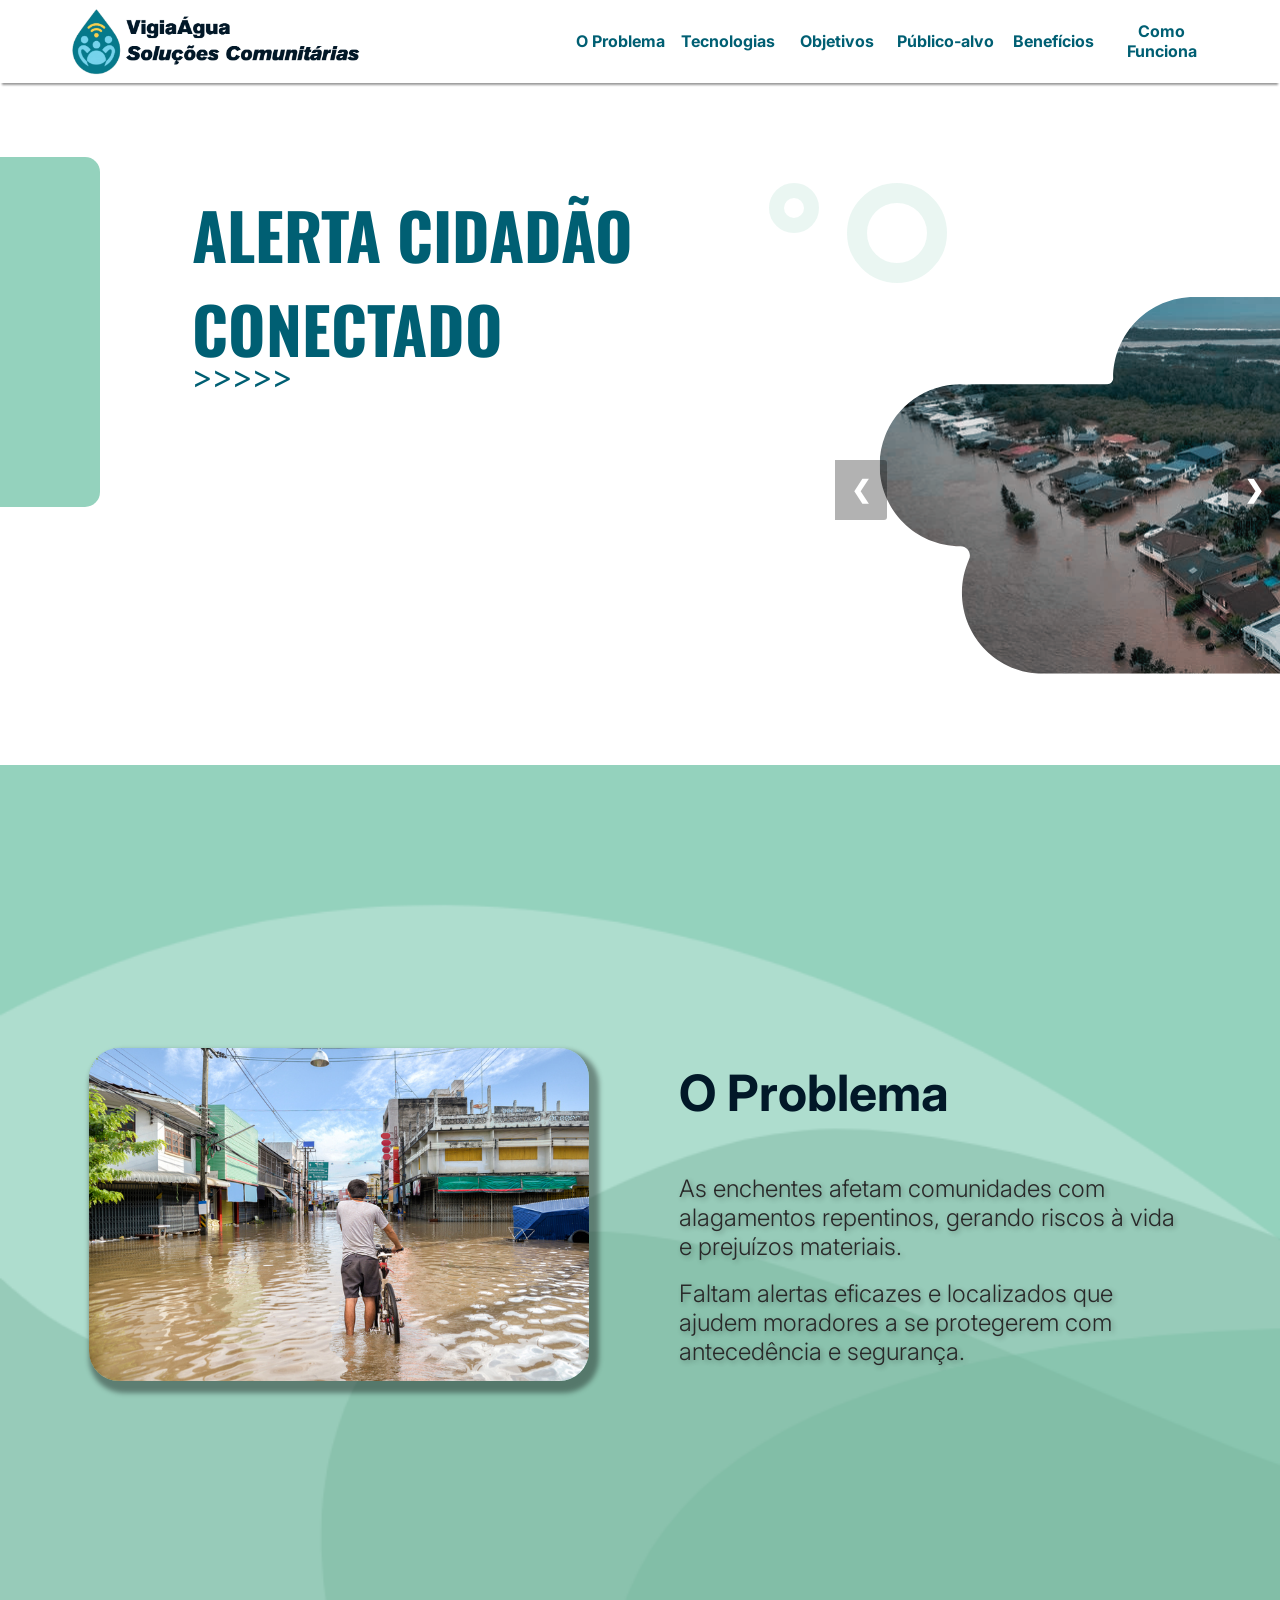
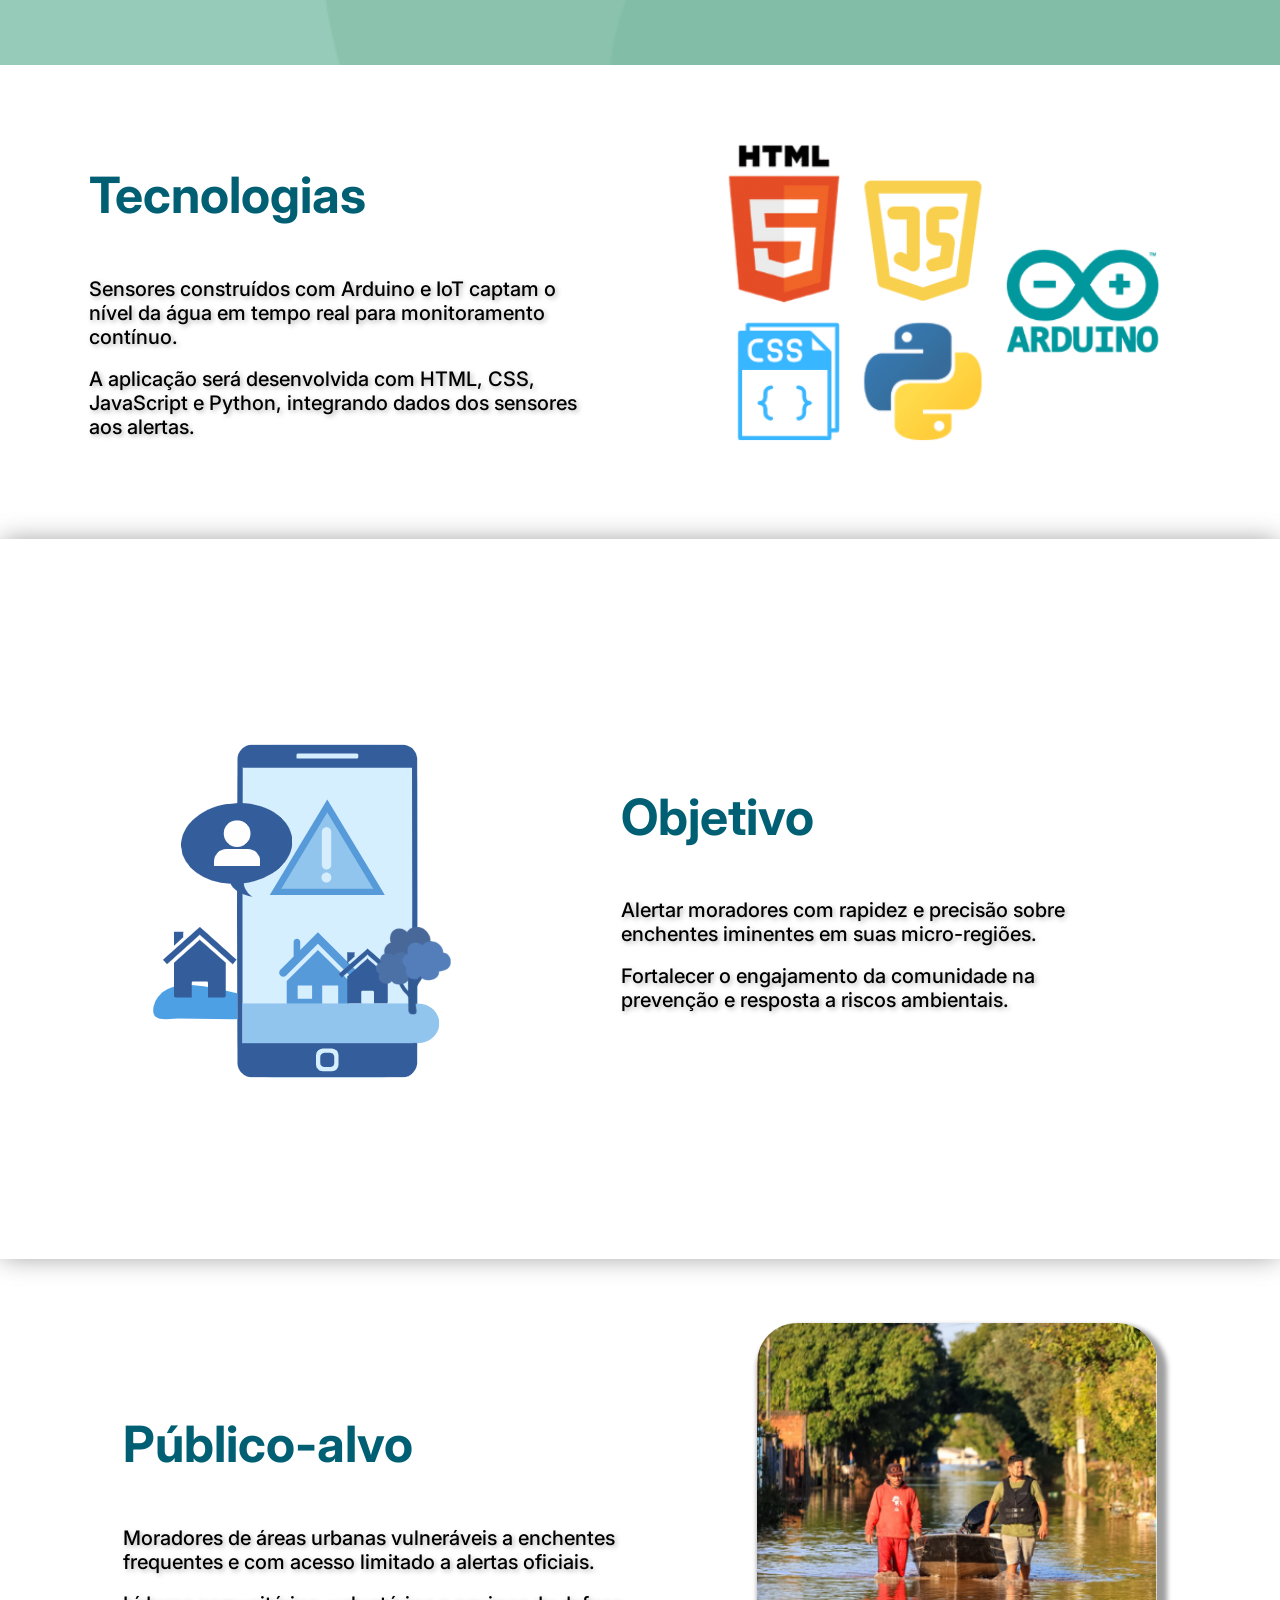
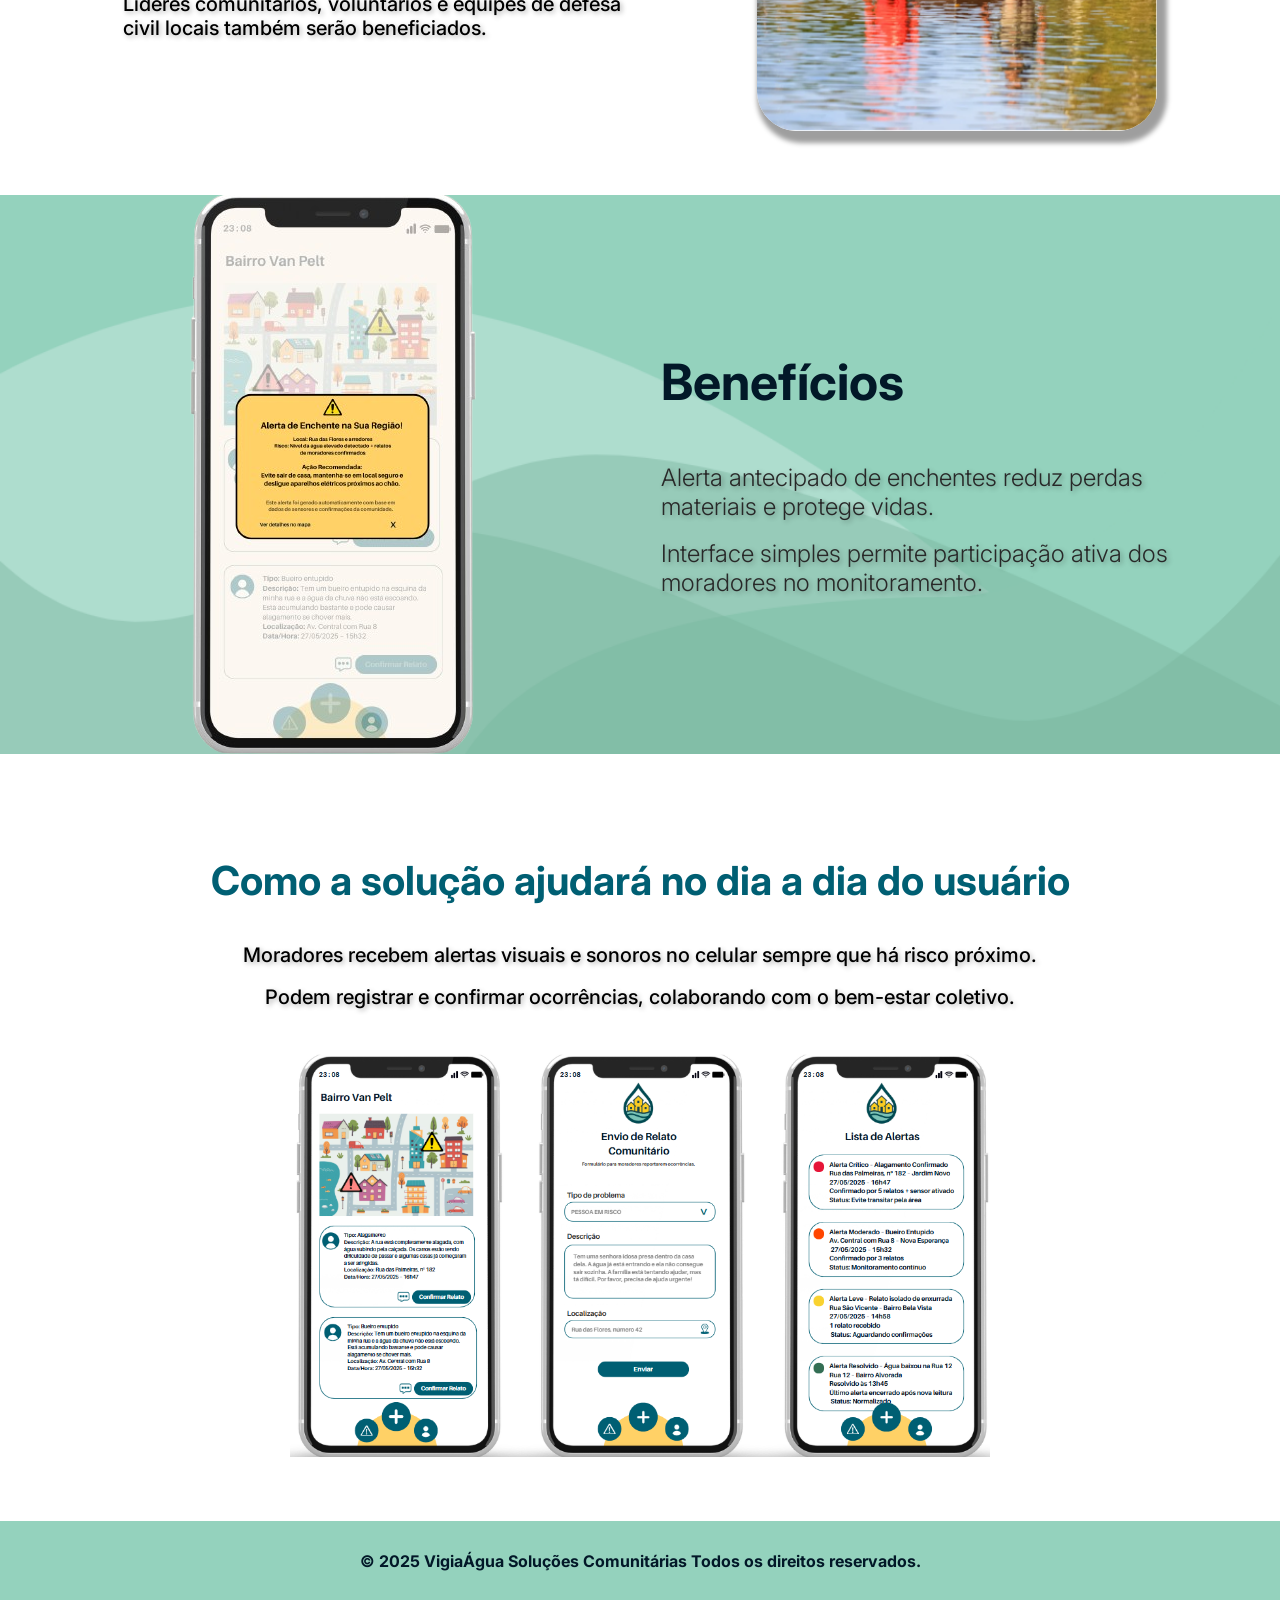
==== index.html @ 2ed8ebe5 "feat(slideshow)" ====
<!DOCTYPE html>
<html lang="pt-br">
<head>
    <meta charset="UTF-8">
    <meta name="viewport" content="width=device-width, initial-scale=1.0">
    <title>Alerta cidadão conectado</title>

    <link rel="stylesheet" href="src/css/style.css">
</head>
<body>
    <header class="cabecalho">
        <img  src="src/assets/images/logo.png" alt="Logo VigiaÁgua" class="cabecalho__logo">
        <nav class="cabecalho__nav">
            <ul class="cabecalho__lista-nav">
                <a href="#problema" class="cabecalho__link-nav">
                    <li class="cabecalho__item-nav">O Problema</li>
                </a>
                <a href="#tecnologias" class="cabecalho__link-nav">
                    <li class="cabecalho__item-nav">Tecnologias</li>
                </a>
                <a href="#objetivos" class="cabecalho__link-nav">
                    <li class="cabecalho__item-nav">Objetivos</li>
                </a>
                <a href="#publicoalvo" class="cabecalho__link-nav">
                    <li class="cabecalho__item-nav">Público-alvo</li>
                </a>
                <a href="#beneficios" class="cabecalho__link-nav">
                    <li class="cabecalho__item-nav">Benefícios</li>
                </a>
                <a href="#comofunciona" class="cabecalho__link-nav">
                    <li class="cabecalho__item-nav">Como Funciona</li>
                </a>
            </ul>
        </nav>
    </header>

    <main class="principal">
        <div class="principal__apresentacao">
        <div class="principal__caixa"></div>
        <h2 class="principal__titulo">Alerta cidadão <br> conectado</h2>
        <span class="principal__span">>>>>></span>
        <div class="principal__circulo"></div>
        <div class="principal__circulo2"></div>

        <div class="slideshow-container">
            <div class="meuSlide fade">
                <img src="src/assets/images/img_enchente.png" alt="Imagem de enchente 1">
            </div>
            <div class="meuSlide fade">
                <img src="src/assets/images/enchente_publicoalvo.png" alt="Imagem de enchente 2">
            </div>
            <div class="meuSlide fade">
                <img src="src/assets/images/enchente_problema.jpg" alt="Imagem de enchente 3">
            </div>

            <a class="anterior" onclick="mudarSlide(-1)">&#10094;</a>
            <a class="proximo" onclick="mudarSlide(1)">&#10095;</a>
        </div>
        </div>

        <section class="principal__problema" id="problema">
            <div class="principal__problema-conteudo">
                <h2 class="principal__problema-titulo">O Problema</h2>
                <p class="principal__problema-texto">
                    As enchentes afetam comunidades com alagamentos repentinos, gerando riscos à vida e prejuízos materiais.
                </p><br>
                <p class="principal__problema-texto">
                    Faltam alertas eficazes e localizados que ajudem moradores a se protegerem com antecedência e segurança.
                </p>
            </div>
            <img src="src/assets/images/enchente_problema.jpg" alt="Menino de costas andando com uma bicicleta no meio de uma enchente" class="principal__problema-img" >
        </section>

        <section class="principal__tecnologias" id="tecnologias">
            <div class="principal__tecnologias-conteudo">
                <h2 class="principal__tecnologias-titulo">Tecnologias</h2>
                <p class="principal__tecnologias-texto">
                    Sensores construídos com Arduino e IoT captam o nível da água em tempo real para monitoramento contínuo.
                </p><br>
                <p class="principal__tecnologias-texto">
                   A aplicação será desenvolvida com HTML, CSS, JavaScript e Python, integrando dados dos sensores aos alertas.
                </p>
            </div>
            <img src="src/assets/images/tecnologias.png" alt="Tecnologias utilizadas: HTML, CSS,JavaScript, Pyhton e Arduíno" class="principal__tecnologias-img" >
        </section>

        <section class="principal__objetivo" id="objetivos">
            <div class="principal__objetivo-conteudo">
                <h2 class="principal__objetivo-titulo">Objetivo</h2>
                <p class="principal__objetivo-texto">
                    Alertar moradores com rapidez e precisão sobre enchentes iminentes em suas micro-regiões.
                </p><br>
                <p class="principal__objetivo-texto">
                   Fortalecer o engajamento da comunidade na prevenção e resposta a riscos ambientais.
                </p>
            </div>
            <img src="src/assets/images/objetivo.png" alt="Desenho de um celular com um símbolo de alerta na tela, três casas ao fundo e uma árvore ao lado." class="principal__objetivo-img" >
        </section>

        <section class="principal__publicoalvo" id="publicoalvo">
            <div class="principal__publicoalvo-conteudo">
                <h2 class="principal__publicoalvo-titulo">Público-alvo</h2>
                <p class="principal__publicoalvo-texto">
                    Moradores de áreas urbanas vulneráveis a enchentes frequentes e com acesso limitado a alertas oficiais.
                </p><br>
                <p class="principal__publicoalvo-texto">
                   Líderes comunitários, voluntários e equipes de defesa civil locais também serão beneficiados.
                </p>
            </div>
            <img src="src/assets/images/enchente_publicoalvo.png" alt="Imagem de dois homens com um barco em uma enchente." class="principal__publicoalvo-img" >
        </section>

        <section class="principal__beneficios" id="beneficios">
            <div class="principal__beneficios-conteudo">
                <h2 class="principal__beneficios-titulo">Benefícios</h2>
                <p class="principal__beneficios-texto">
                    Alerta antecipado de enchentes reduz perdas materiais e protege vidas.
                </p><br>
                <p class="principal__beneficios-texto">
                   Interface simples permite participação ativa dos moradores no monitoramento.
                </p>
            </div>
            <img src="src/assets/images/beneficios.png" alt="Imagem do protótipo da solução: celular exibindo uma mensagem de alerta." class="principal__beneficios-img" >
        </section>

        <section class="principal__solucao" id="comofunciona">
           
            <h2 class="principal__solucao-titulo">Como a solução ajudará no dia a dia do usuário </h2>
            <p class="principal__solucao-texto">
                Moradores recebem alertas visuais e sonoros no celular sempre que há risco próximo.
            </p><br>
            <p class="principal__solucao-texto">
                Podem registrar e confirmar ocorrências, colaborando com o bem-estar coletivo.
            </p>
           
            <img src="src/assets/images/solucao.png" alt="Protótipo de aplicativo com três telas: uma mostra relatos de problemas urbanos, outra permite enviar um novo relato, e a terceira exibe alertas classificados por gravidade com cores e detalhes." class="principal__solucao-img" >
        </section>
    </main>

    <footer class="rodape">
        <p>
            © 2025 VigiaÁgua Soluções Comunitárias Todos os direitos reservados.
        </p>
    </footer>
</body>

<script src="src/js/slide.js"></script>

</html>
---- src/css/style.css ----
@import url('efeitos.css');
@import url('https://fonts.googleapis.com/css2?family=Inter:ital,opsz,wght@0,14..32,100..900;1,14..32,100..900&display=swap');
@import url('https://fonts.googleapis.com/css2?family=Oswald:wght@200..700&display=swap');


*{
    margin: 0;
    padding: 0;
    box-sizing: border-box;
}

:root{
    --fonte-principal:"Inter", sans-serif;
    --fonte-secundaria: "Oswald", sans-serif;

    --cor-primaria: #005f73;
    --cor-secundaria: #94d2bd;
    --cor-terciaria:#021828;
    --cor-quartenaria:#282828;

    --sombra:#00000061;
}


body{
    height: 100vh;
    padding-top: 80px;
}

/* Cabeçalho */

.cabecalho{
   width: 100%;
   display: flex;
   align-items: center;
   justify-content: space-between;
   padding: 0 5%;
   margin:  0  0 2% 0;
   box-shadow: 0 4px 2px -2px rgba(0, 0, 0, 0.4);

   position: fixed; 
   top: 0; 
   left: 0;
   z-index: 1000; 
   background-color: white; 
}

.cabecalho__logo{
    width: 300px;
}

.cabecalho__lista-nav{
    display: flex;
    align-items: center; 
    width: 650px;   
}

.cabecalho__link-nav{
    text-decoration: none;
    width: 100%;
    text-align: center;
}

.cabecalho__item-nav{
    list-style: none;
    color: var(--cor-primaria);
    font-weight: bold;
    font-family: var(--fonte-principal);
    margin: 0 1%;
}

/* Main - Apresentação */

.principal{
    width: 100%;
}

.principal__apresentacao{
    margin: 6% 0;
    width: 100%;
    position: relative;
    height: 59vh;
}

.principal__caixa{
    width: 100px;
    height: 350px;
    background-color: var(--cor-secundaria);
    position: absolute;
    border-radius: 0 15px 15px 0;
}

.principal__circulo{
    position: absolute;
    width: 100px;
    height: 100px;
    border: 20px var(--cor-secundaria) solid;
    border-radius: 50%;
    top: 5%;
    right: 26%;
    z-index: 1;
    opacity: 20%;
}

.principal__circulo2{
    position: absolute;
    width: 50px;
    height: 50px;
    border: 15px var(--cor-secundaria) solid;
    border-radius: 50%;
    top: 5%;
    right: 36%;
    z-index: 1;
    opacity: 20%;
}

.principal__titulo{
    position: absolute;
    color: var(--cor-primaria);
    text-transform: uppercase;
    font-family: var(--fonte-secundaria);
    font-size: 4rem;
    left: 15%;
    top: 30px;
}

.principal__span{
    position: absolute;
    color: var(--cor-primaria);
    text-transform: uppercase;
    font-family: var(--fonte-principal);
    font-size: 2rem;
    left: 15%;
    top: 200px;
}

.principal__img{
    position: absolute;
    right: 0;
    bottom: 0;
    max-height: 100%;
} 

/* Main - Problema */

.principal__problema{
    width: 100%; 
    height: 100vh;
    background-image: url(../assets/images/problema_bg.png);
    background-repeat: no-repeat;
    background-size: cover;
    display: flex;
    justify-content: space-evenly;
    align-items: center;
    flex-direction: row-reverse;
    margin:  0 0 5%;
}

.principal__problema-conteudo{
    width: 40%;
}

.principal__problema-titulo,
.principal__beneficios-titulo{
    color: var(--cor-terciaria);
    font-family: var(--fonte-principal);
    font-size: 50px;
    margin:  0 0 10%;
}

.principal__problema-texto,
.principal__beneficios-texto{
    font-family: var(--fonte-principal);
    font-weight: 300;
    font-size: 24px;
    color: var(--cor-quartenaria);
    text-shadow: 2px 2px 5px rgba(0, 0, 0, 0.3);
}

.principal__problema-img{
    width: 500px;
    border-radius: 30px;
    box-shadow: 5px 7px 5px 5px var(--sombra);
}

/* Main - Objetivo */

.principal__objetivo{
    width: 100%; 
    height: 80vh;
    display: flex;
    justify-content: space-evenly;
    align-items: center;
    flex-direction: row-reverse;
    margin:  0 0 5%;
    box-shadow: 0px 0px 25px -2px rgba(0, 0, 0, 0.4);
}


.principal__tecnologias-conteudo,
.principal__objetivo-conteudo,
.principal__publicoalvo-conteudo,
.principal__beneficios-conteudo{
    width: 40%;
}


.principal__tecnologias-titulo,
.principal__objetivo-titulo,
.principal__publicoalvo-titulo{
    color: var(--cor-primaria);
    font-family: var(--fonte-principal);
    font-size: 50px;
    margin:  0 0 10%;
}


.principal__tecnologias-texto,
.principal__objetivo-texto,
.principal__publicoalvo-texto,
.principal__solucao-texto{
    font-family: var(--fonte-principal);
    text-shadow: 2px 2px 5px rgba(0, 0, 0, 0.3);
    font-weight: 500;
    font-size: 20px;
}


.principal__tecnologias-img{
    width: 500px;
    border-radius: 30px;
}

/* Main - Tecnologias */
.principal__tecnologias,
.principal__publicoalvo{
    width: 100%;
    display: flex;
    justify-content: space-evenly;
    align-items: center;
    margin:  0 0 5%;
}

/* Main - Público-Alvo */
.principal__publicoalvo-img{
    width: 400px;
    box-shadow: 5px 7px 5px 5px var(--sombra);
    border-radius: 40px;
}

/* Main - Benefícios */
.principal__beneficios{
    width: 100%; 
    background-image: url(../assets/images/problema_bg.png);
    background-repeat: no-repeat;
    background-size: cover;
    display: flex;
    justify-content: space-evenly;
    align-items: center;
    flex-direction: row-reverse;
    margin:  0 0 5%;
}


/* Main - Solução */
.principal__solucao{
    width: 100%;
    display: flex;
    justify-content: space-evenly;
    align-items: center;
    flex-direction: column;
    margin:  0 0 5%;
}

.principal__solucao-titulo{
    color: var(--cor-primaria);
    font-family: var(--fonte-principal);
    font-size: 40px;
    margin: 3% 0;
}

.principal__solucao-img{
    width: 700px;
    margin-top: 3%;
}

/* Rodapé */

.rodape{
    width: 100%;
    text-align: center;
    display: flex;
    align-items: center;
    justify-content: center;    
    height: 9vh;
    background-color: var(--cor-secundaria);
    font-family: var(--fonte-principal);
    color: var(--cor-terciaria);
    font-weight: bold;
}

/* Slideshow */

.slideshow-container {
    position: absolute;
    right: 0;
    bottom: 0;
    max-width: 600px;
    max-height: 100%;
    overflow: hidden;
    border-radius: 15px;
}

.meuSlide {
    display: none;
    text-align: center;
}

.meuSlide img {
    width: 100%;
    max-height: calc(59vh - 20px); 
    object-fit: cover; 
    vertical-align: middle;
}

.anterior, .proximo {
    cursor: pointer;
    position: absolute;
    top: 50%;
    width: auto;
    padding: 16px;
    margin-top: -22px;
    color: white;
    font-weight: bold;
    font-size: 24px;
    transition: 0.6s ease;
    border-radius: 0 3px 3px 0;
    user-select: none;
    background-color: rgba(0,0,0,0.3);
}

.proximo {
    right: 0;
    border-radius: 3px 0 0 3px;
}

.anterior:hover, .proximo:hover {
    background-color: rgba(0,0,0,0.8);
}

.fade {
    animation-name: fade;
    animation-duration: 1.5s;
}

@keyframes fade {
    from {opacity: .4}
    to {opacity: 1}
}
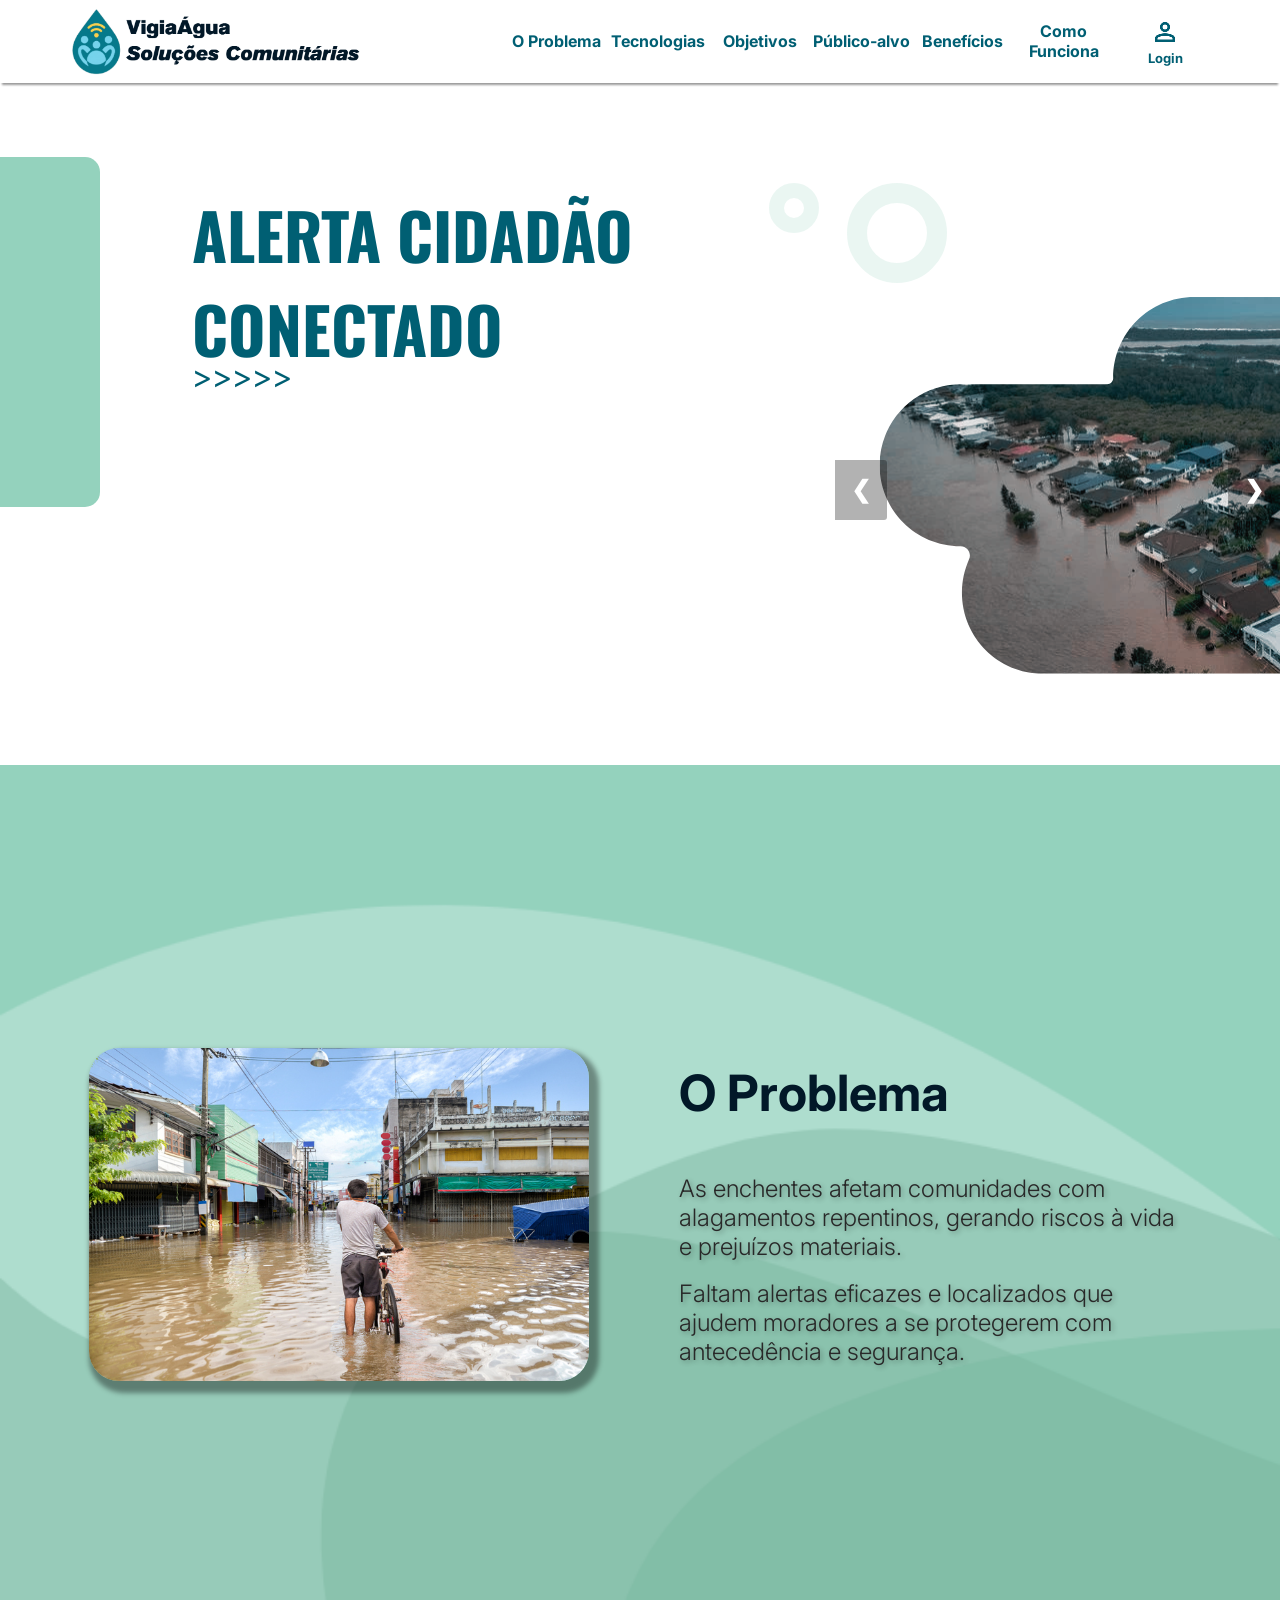
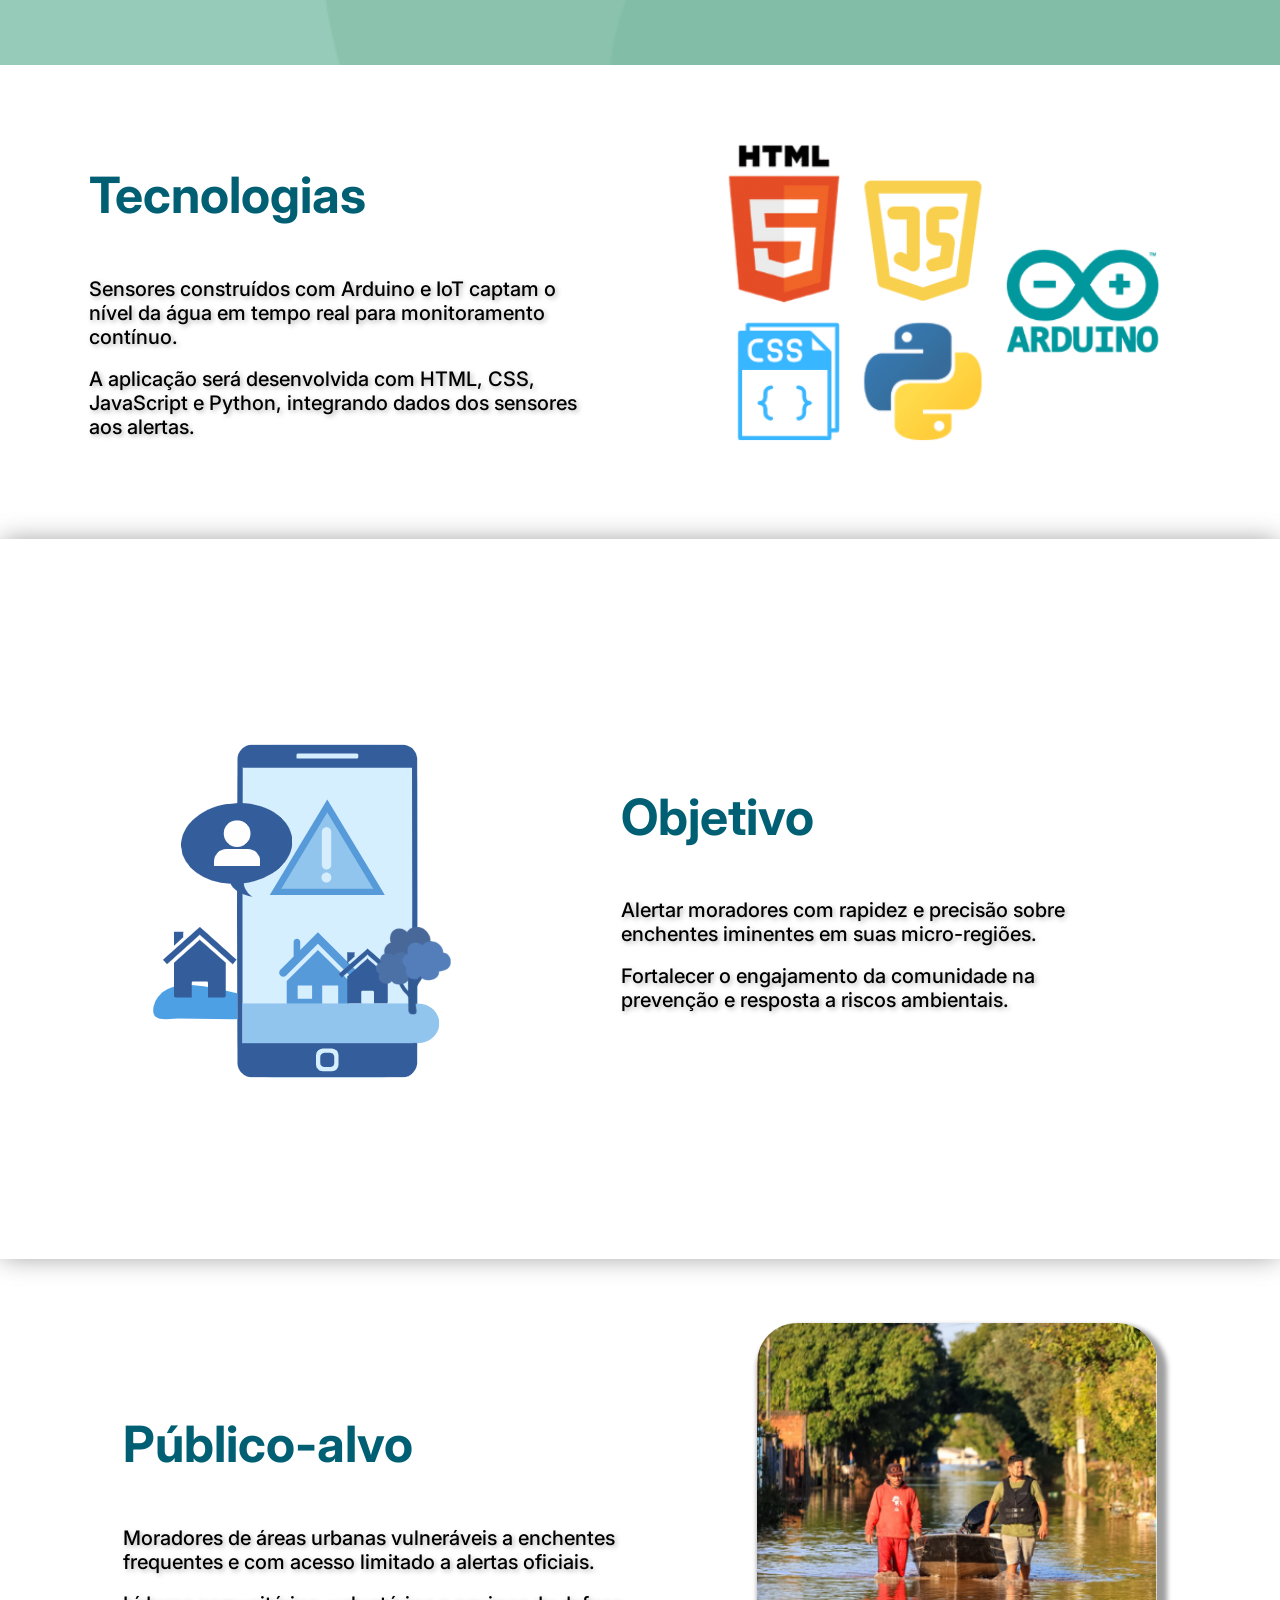
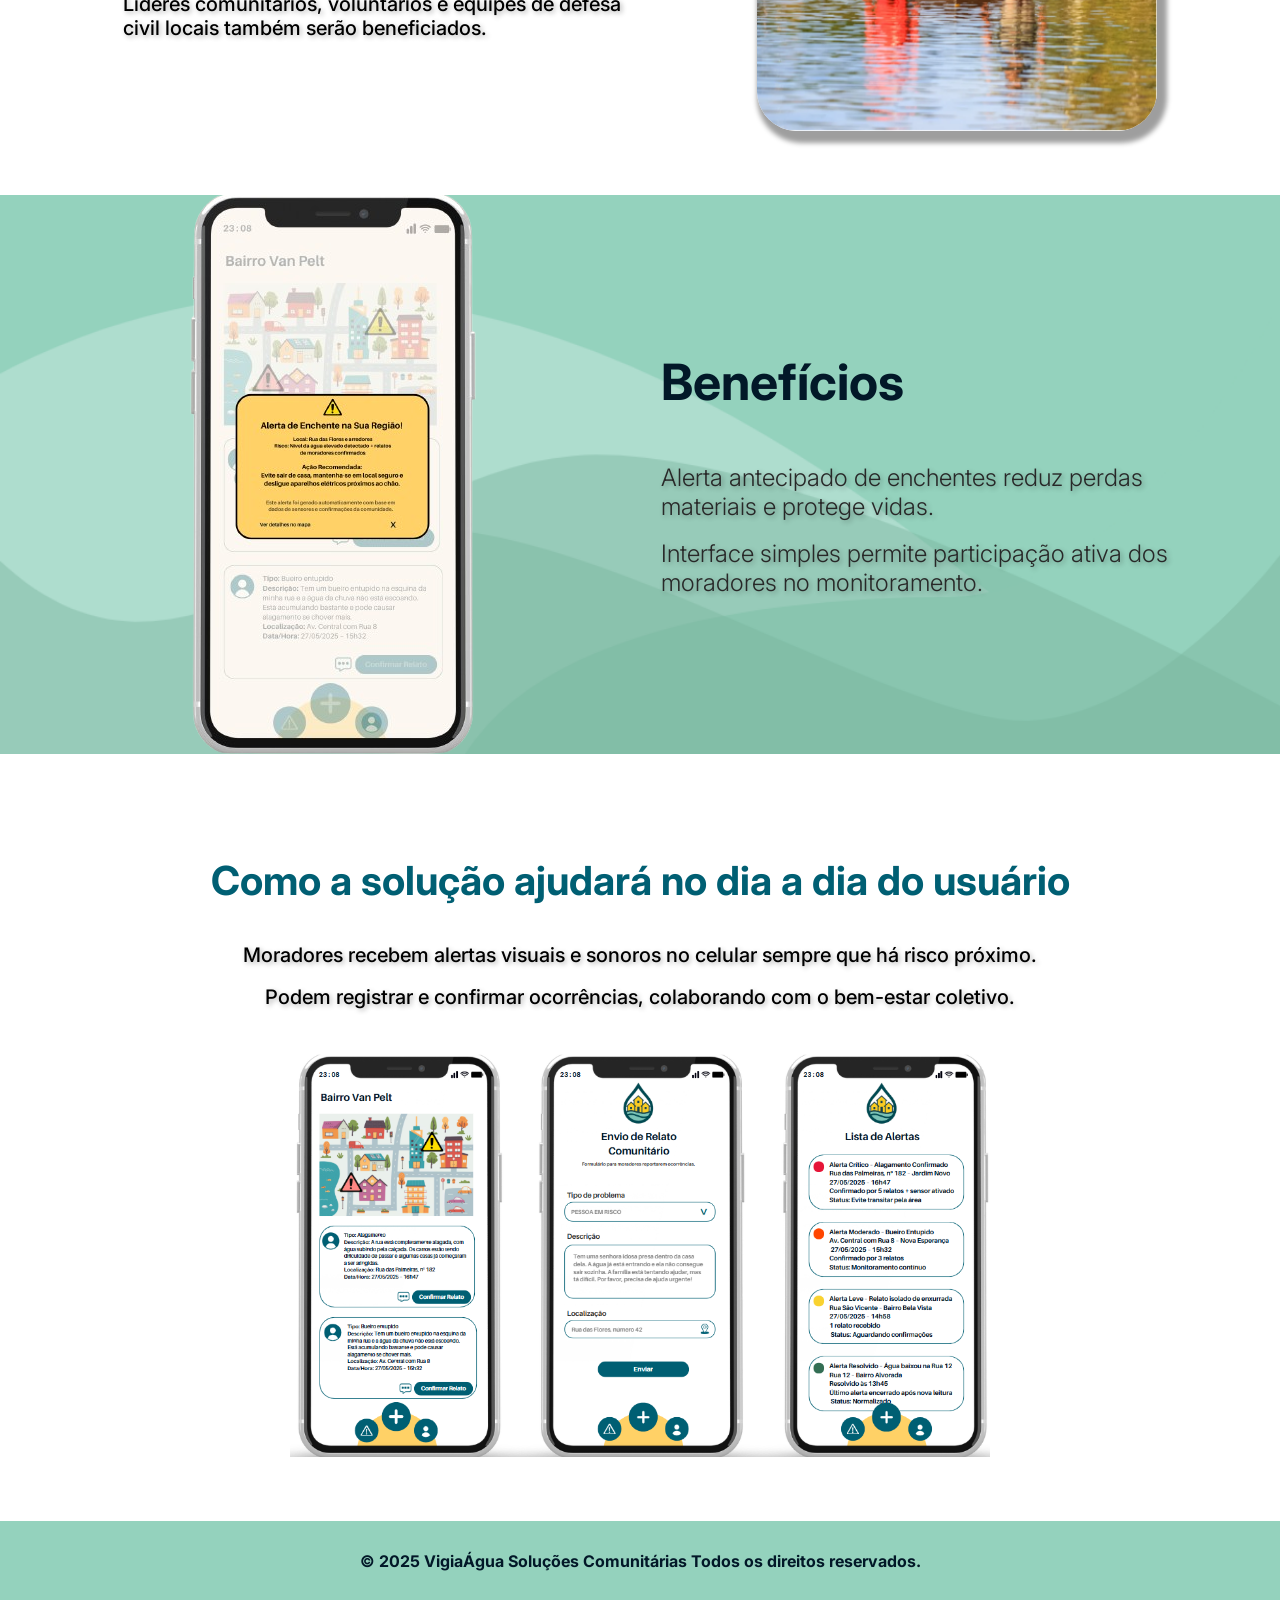
==== commit 3edff418: "feat(pagina login)" ====
--- a/index.html
+++ b/index.html
@@ -29,6 +29,9 @@
                 </a>
                 <a href="#comofunciona" class="cabecalho__link-nav">
                     <li class="cabecalho__item-nav">Como Funciona</li>
+                </a>
+                <a href="src/pages/login.html" class="cabecalho__link-nav">
+                    <li class="cabecalho__item-nav login_icon"><img  src="src/assets/images/login.png" alt="login"> <br> Login</li>
                 </a>
             </ul>
         </nav>
--- a/src/css/style.css
+++ b/src/css/style.css
@@ -17,7 +17,6 @@
     --cor-secundaria: #94d2bd;
     --cor-terciaria:#021828;
     --cor-quartenaria:#282828;
-
     --sombra:#00000061;
 }
 
@@ -52,7 +51,10 @@
 .cabecalho__lista-nav{
     display: flex;
     align-items: center; 
-    width: 650px;   
+    justify-content: right;
+    width: 710px;  
+    padding-right: 0px; 
+    margin-right: 0px;
 }
 
 .cabecalho__link-nav{
@@ -69,6 +71,9 @@
     margin: 0 1%;
 }
 
+.login_icon{
+    font-size: small;
+}
 /* Main - Apresentação */
 
 .principal{
@@ -356,4 +361,231 @@
 @keyframes fade {
     from {opacity: .4}
     to {opacity: 1}
+}
+
+
+/* login */
+
+.principal-login {
+    display: flex;
+    justify-content: center;
+    align-items: center;
+    min-height: calc(100vh - 80px - 9vh);
+    padding: 20px;
+    background-color: #f4f7f6;
+}
+
+.login-container {
+    background-color: #ffffff;
+    padding: 30px 40px;
+    border-radius: 8px;
+    box-shadow: 0 4px 15px rgba(0, 0, 0, 0.1);
+    width: 100%;
+    max-width: 450px;
+    text-align: center;
+}
+
+.login-titulo {
+    color: var(--cor-primaria);
+    font-family: var(--fonte-secundaria);
+    font-size: 2.5rem;
+    margin-bottom: 25px;
+}
+
+.login-form .form-grupo {
+    margin-bottom: 20px;
+    text-align: left;
+}
+
+.login-form .form-label {
+    display: block;
+    font-family: var(--fonte-principal);
+    color: var(--cor-quartenaria);
+    margin-bottom: 8px;
+    font-weight: 500;
+}
+
+.login-form .form-input {
+    width: 100%;
+    padding: 12px 15px;
+    border: 1px solid #ccc;
+    border-radius: 4px;
+    font-family: var(--fonte-principal);
+    font-size: 1rem;
+    box-sizing: border-box;
+}
+
+.login-form .form-input:focus {
+    border-color: var(--cor-secundaria);
+    outline: none;
+    box-shadow: 0 0 0 2px var(--cor-secundaria-transparente, rgba(148, 210, 189, 0.3));
+}
+
+.login-form .form-botao {
+    width: 100%;
+    padding: 12px 15px;
+    background-color: var(--cor-primaria);
+    color: white;
+    border: none;
+    border-radius: 4px;
+    font-family: var(--fonte-principal);
+    font-size: 1.1rem;
+    font-weight: bold;
+    cursor: pointer;
+    transition: background-color 0.3s ease;
+    margin-top: 10px;
+}
+
+.login-form .form-botao:hover {
+    background-color: var(--cor-terciaria);
+}
+
+.mensagem-erro {
+    color: #e74c3c;
+    font-family: var(--fonte-principal);
+    font-size: 0.9rem;
+    margin-top: 15px;
+    min-height: 1.2em; 
+}
+
+.login-links-adicionais {
+    margin-top: 25px;
+    font-family: var(--fonte-principal);
+    font-size: 0.9rem;
+}
+
+.login-links-adicionais p {
+    margin-bottom: 10px;
+}
+
+.login-links-adicionais a {
+    color: var(--cor-primaria);
+    text-decoration: none;
+}
+
+.login-links-adicionais a:hover {
+    text-decoration: underline;
+}
+
+
+/* registro */
+
+.principal-registro {
+    display: flex;
+    justify-content: center;
+    align-items: center;
+    min-height: calc(100vh - 80px - 9vh);
+    padding: 40px 20px; 
+    background-color: #f4f7f6; 
+}
+
+.registro-container {
+    background-color: #ffffff;
+    padding: 30px 40px;
+    border-radius: 8px;
+    box-shadow: 0 4px 15px rgba(0, 0, 0, 0.1);
+    width: 100%;
+    max-width: 500px;
+    text-align: center;
+}
+
+.registro-titulo {
+    color: var(--cor-primaria);
+    font-family: var(--fonte-secundaria);
+    font-size: 2.5rem;
+    margin-bottom: 25px;
+}
+
+.registro-form .form-grupo {
+    margin-bottom: 20px;
+    text-align: left;
+}
+
+.registro-form .form-label {
+    display: block;
+    font-family: var(--fonte-principal);
+    color: var(--cor-quartenaria);
+    margin-bottom: 8px;
+    font-weight: 500;
+}
+
+.registro-form .form-input {
+    width: 100%;
+    padding: 12px 15px;
+    border: 1px solid #ccc;
+    border-radius: 4px;
+    font-family: var(--fonte-principal);
+    font-size: 1rem;
+    box-sizing: border-box;
+}
+
+.registro-form .form-input:focus {
+    border-color: var(--cor-secundaria);
+    outline: none;
+    box-shadow: 0 0 0 2px var(--cor-secundaria-transparente, rgba(148, 210, 189, 0.3));
+}
+
+.registro-form .form-grupo-checkbox {
+    display: flex;
+    align-items: center;
+    margin-bottom: 20px;
+}
+
+.registro-form .form-grupo-checkbox input[type="checkbox"] {
+    margin-right: 10px;
+    width: auto;
+    accent-color: var(--cor-primaria); 
+}
+
+.registro-form .form-grupo-checkbox .form-label-checkbox {
+    font-family: var(--fonte-principal);
+    font-size: 0.9rem;
+    color: var(--cor-quartenaria);
+    margin-bottom: 0;
+}
+
+.registro-form .form-grupo-checkbox a {
+    color: var(--cor-primaria);
+    text-decoration: none;
+}
+.registro-form .form-grupo-checkbox a:hover {
+    text-decoration: underline;
+}
+
+.registro-form .form-botao {
+    width: 100%;
+    padding: 12px 15px;
+    background-color: var(--cor-primaria);
+    color: white;
+    border: none;
+    border-radius: 4px;
+    font-family: var(--fonte-principal);
+    font-size: 1.1rem;
+    font-weight: bold;
+    cursor: pointer;
+    transition: background-color 0.3s ease;
+    margin-top: 10px;
+}
+
+.registro-form .form-botao:hover {
+    background-color: var(--cor-terciaria);
+}
+
+.registro-links-adicionais {
+    margin-top: 25px;
+    font-family: var(--fonte-principal);
+    font-size: 0.9rem;
+}
+
+.registro-links-adicionais p {
+    margin-bottom: 10px;
+}
+
+.registro-links-adicionais a {
+    color: var(--cor-primaria);
+    text-decoration: none;
+}
+
+.registro-links-adicionais a:hover {
+    text-decoration: underline;
 }
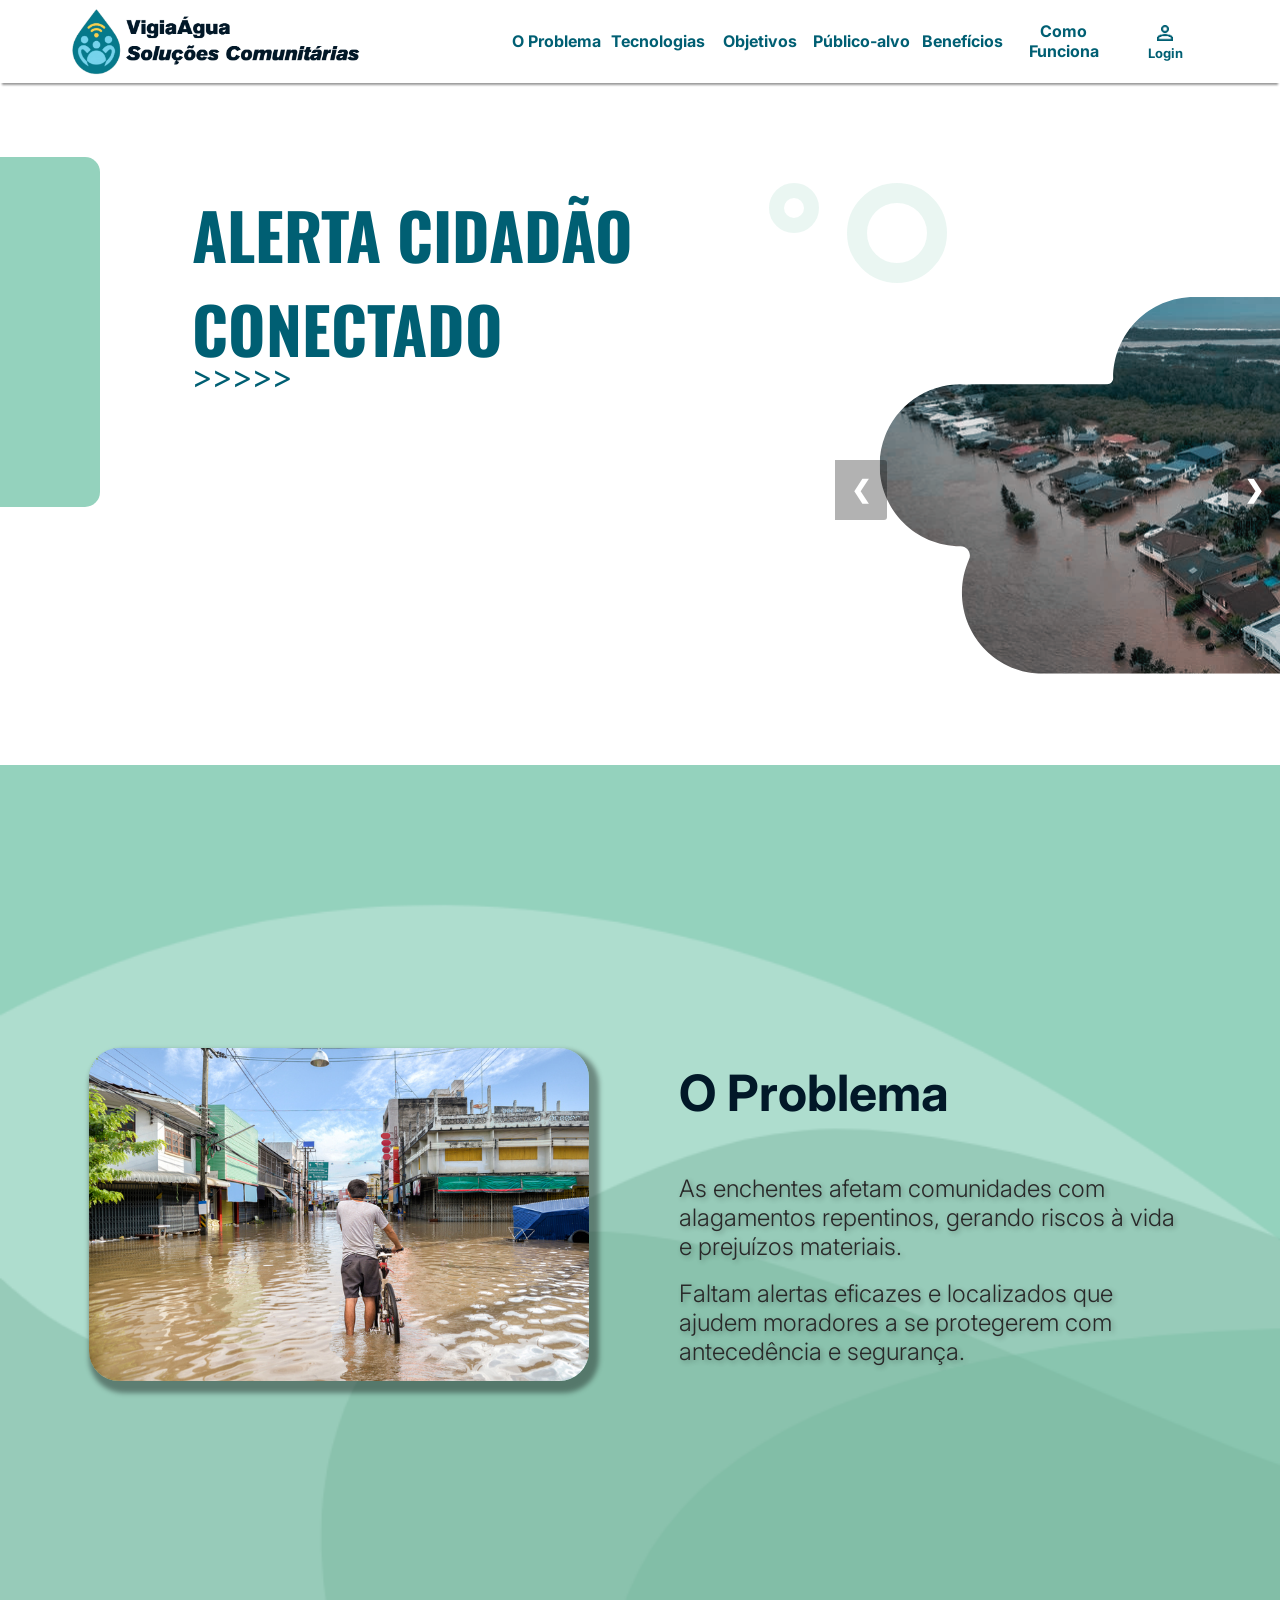
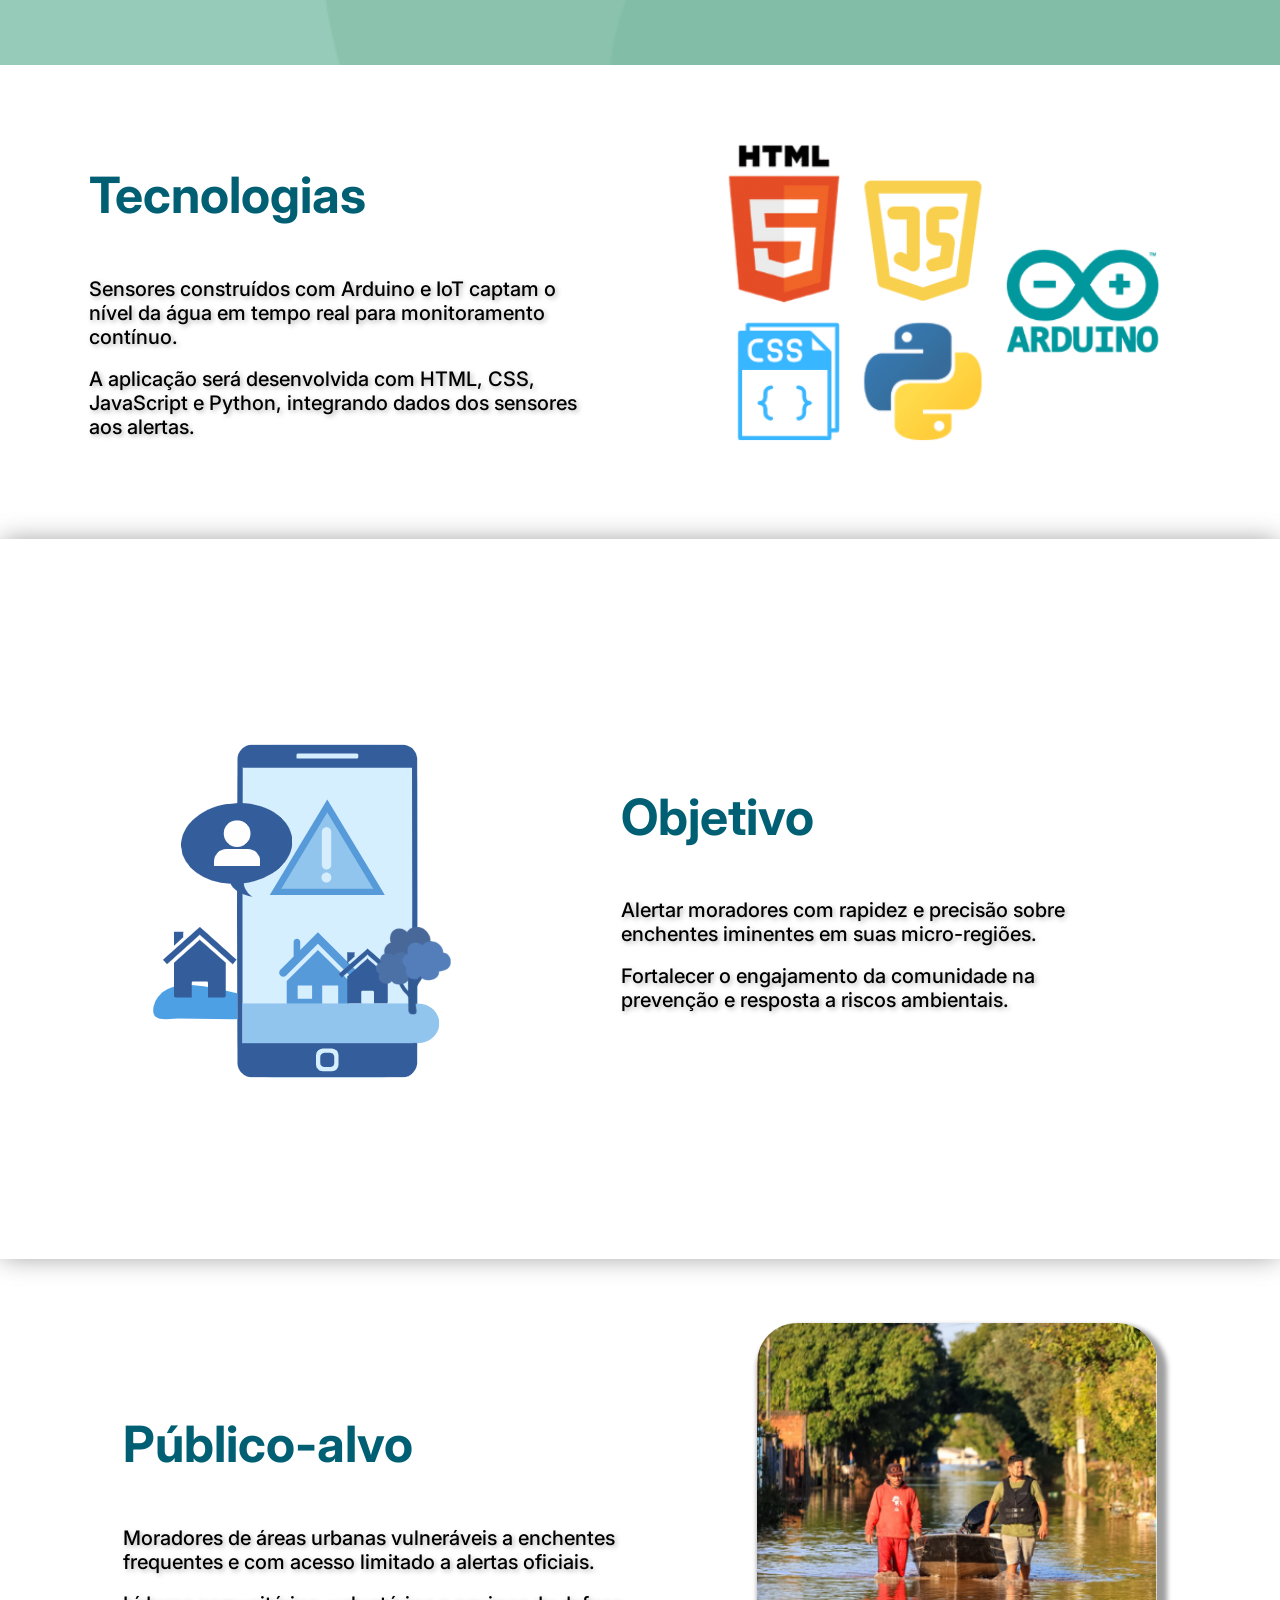
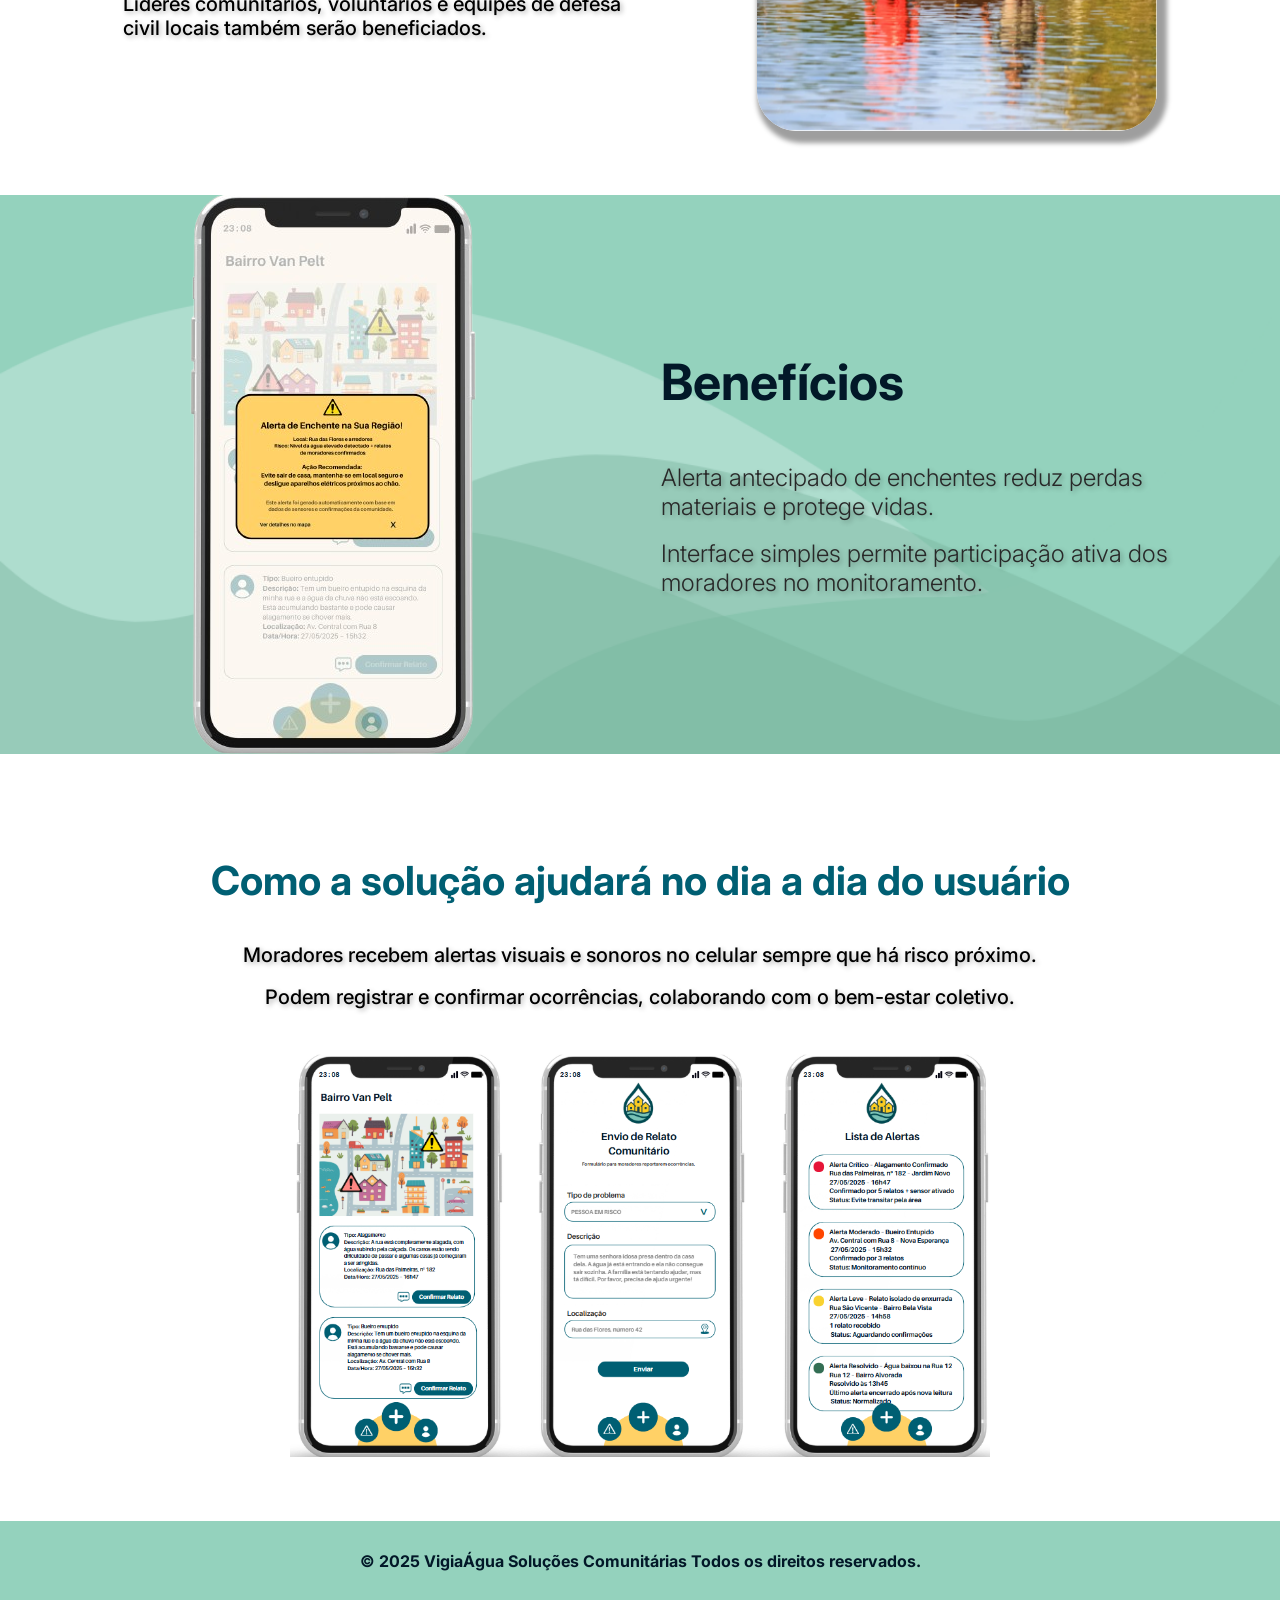
==== commit 05803f58: "feat(verificando se está logado)" ====
--- a/index.html
+++ b/index.html
@@ -30,8 +30,22 @@
                 <a href="#comofunciona" class="cabecalho__link-nav">
                     <li class="cabecalho__item-nav">Como Funciona</li>
                 </a>
-                <a href="src/pages/login.html" class="cabecalho__link-nav">
-                    <li class="cabecalho__item-nav login_icon"><img  src="src/assets/images/login.png" alt="login"> <br> Login</li>
+                <a href="src/pages/login.html"
+                    class="cabecalho__link-nav cabecalho__login-item"
+                    id="auth-link"
+                    data-loggedout-href="src/pages/login.html"
+                    data-loggedin-href="src/pages/conta.html"> <li class="cabecalho__item-nav login_icon">
+                            <img id="auth-link-img"
+                                src="src/assets/images/login.png"
+                                alt="Login"
+                                style="height: 24px; vertical-align: middle;"
+                                data-loggedout-src="src/assets/images/login.png"
+                                data-loggedin-src="src/assets/images/conta.png" data-loggedin-alt="Conta">
+                            <br>
+                            <span id="auth-link-text"
+                                data-loggedout-text="Login"
+                                data-loggedin-text="Conta">Login</span>
+                        </li>
                 </a>
             </ul>
         </nav>
@@ -148,5 +162,6 @@
 </body>
 
 <script src="src/js/slide.js"></script>
+<script src="src/js/estaLogado.js"></script>
 
 </html>
--- a/src/css/style.css
+++ b/src/css/style.css
@@ -588,4 +588,46 @@
 
 .registro-links-adicionais a:hover {
     text-decoration: underline;
+}
+
+
+/* conta */
+
+.principal-conta {    
+    text-align: center;
+    padding-top: 50px;
+    min-height: 89%;
+}
+
+.conta-container {
+    max-width: 600px;       
+    margin-left: auto;       
+    margin-right: auto;    
+    background-color: #ffffff;
+    padding: 20px;           
+    border-radius: 8px;   
+    box-shadow: 0 4px 15px rgba(0, 0, 0, 0.1); 
+}
+
+#boasVindasUsuario {
+    color: var(--cor-primaria);
+    font-family: var(--fonte-secundaria); 
+    font-size: 2.2rem;
+    margin-bottom: 15px; 
+}
+
+.conta-container p { 
+    font-family: var(--fonte-principal);
+    font-size: 1.1rem;
+    margin-bottom: 25px;
+    color: var(--cor-quartenaria);
+}
+
+#logoutButton {
+    margin-top: 20px;
+    background-color: var(--cor-secundaria);
+}
+
+#logoutButton:hover {
+    background-color: #7dbca8;
 }
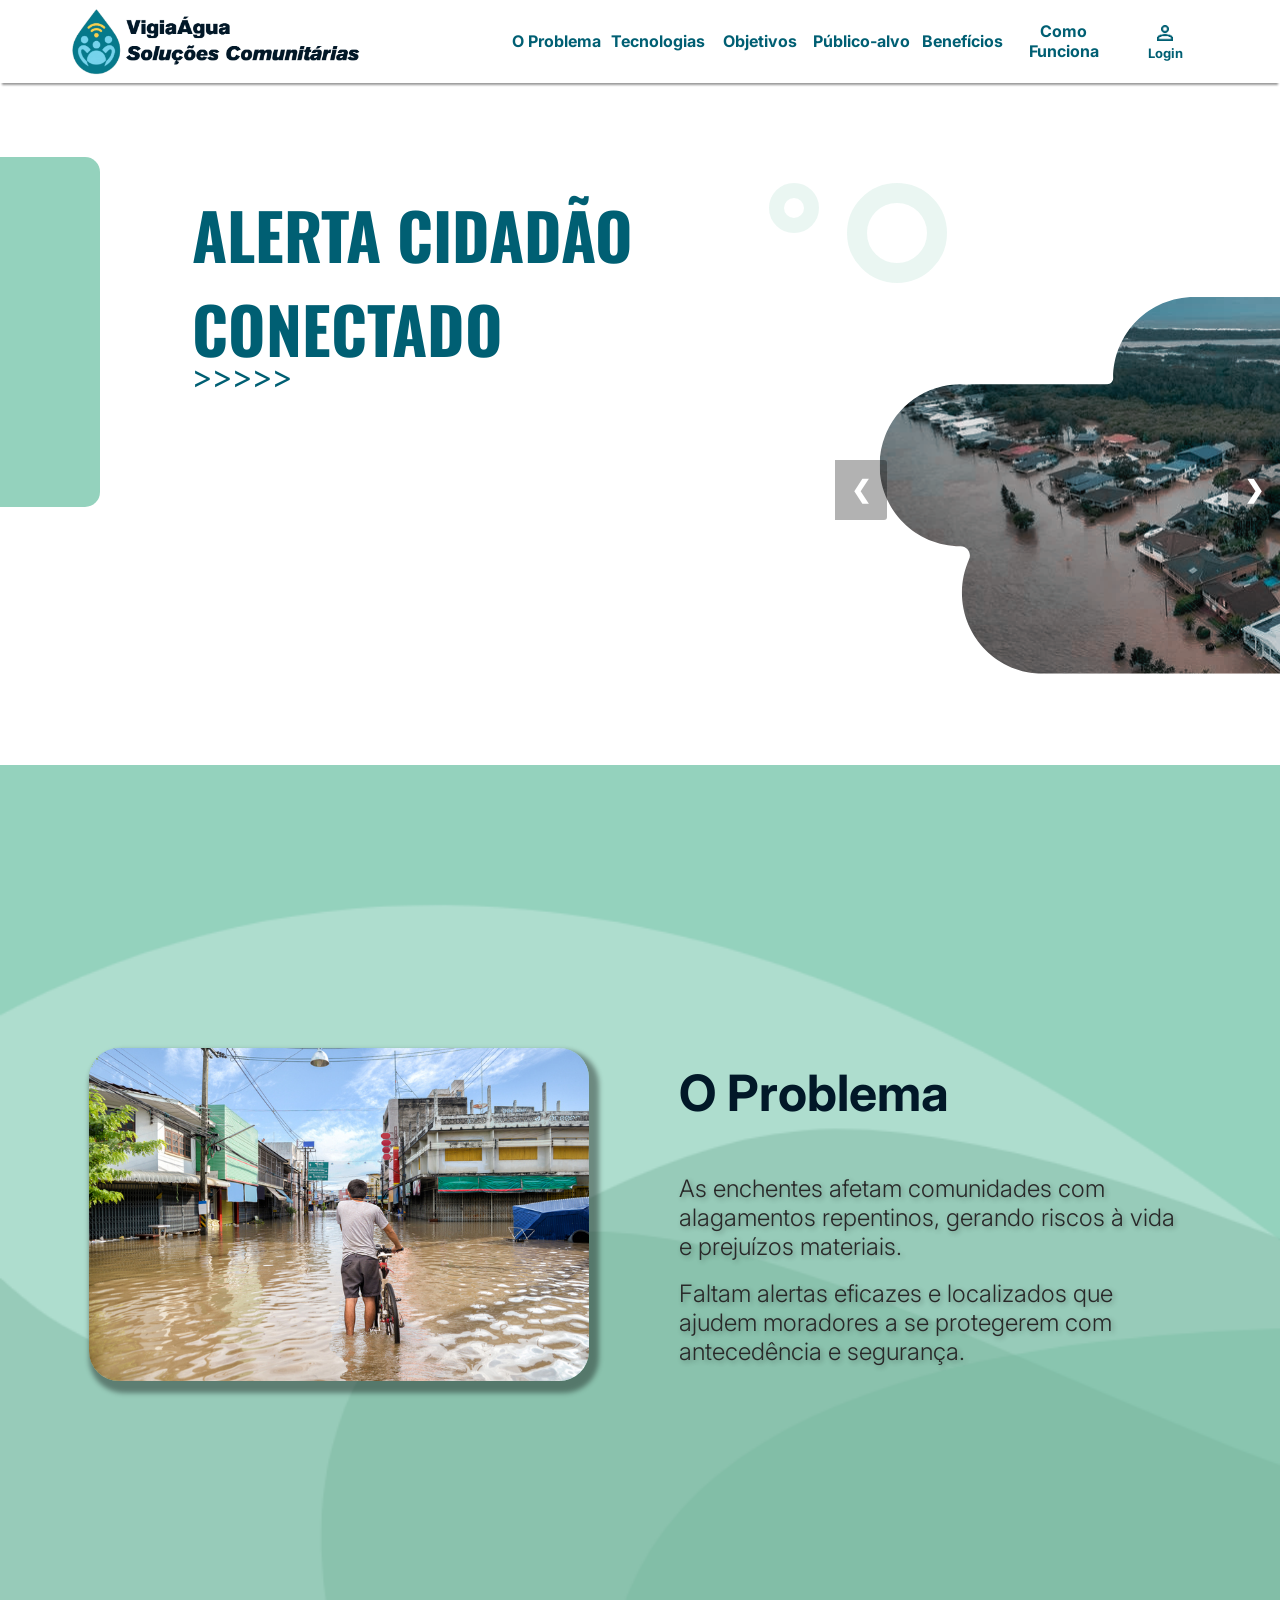
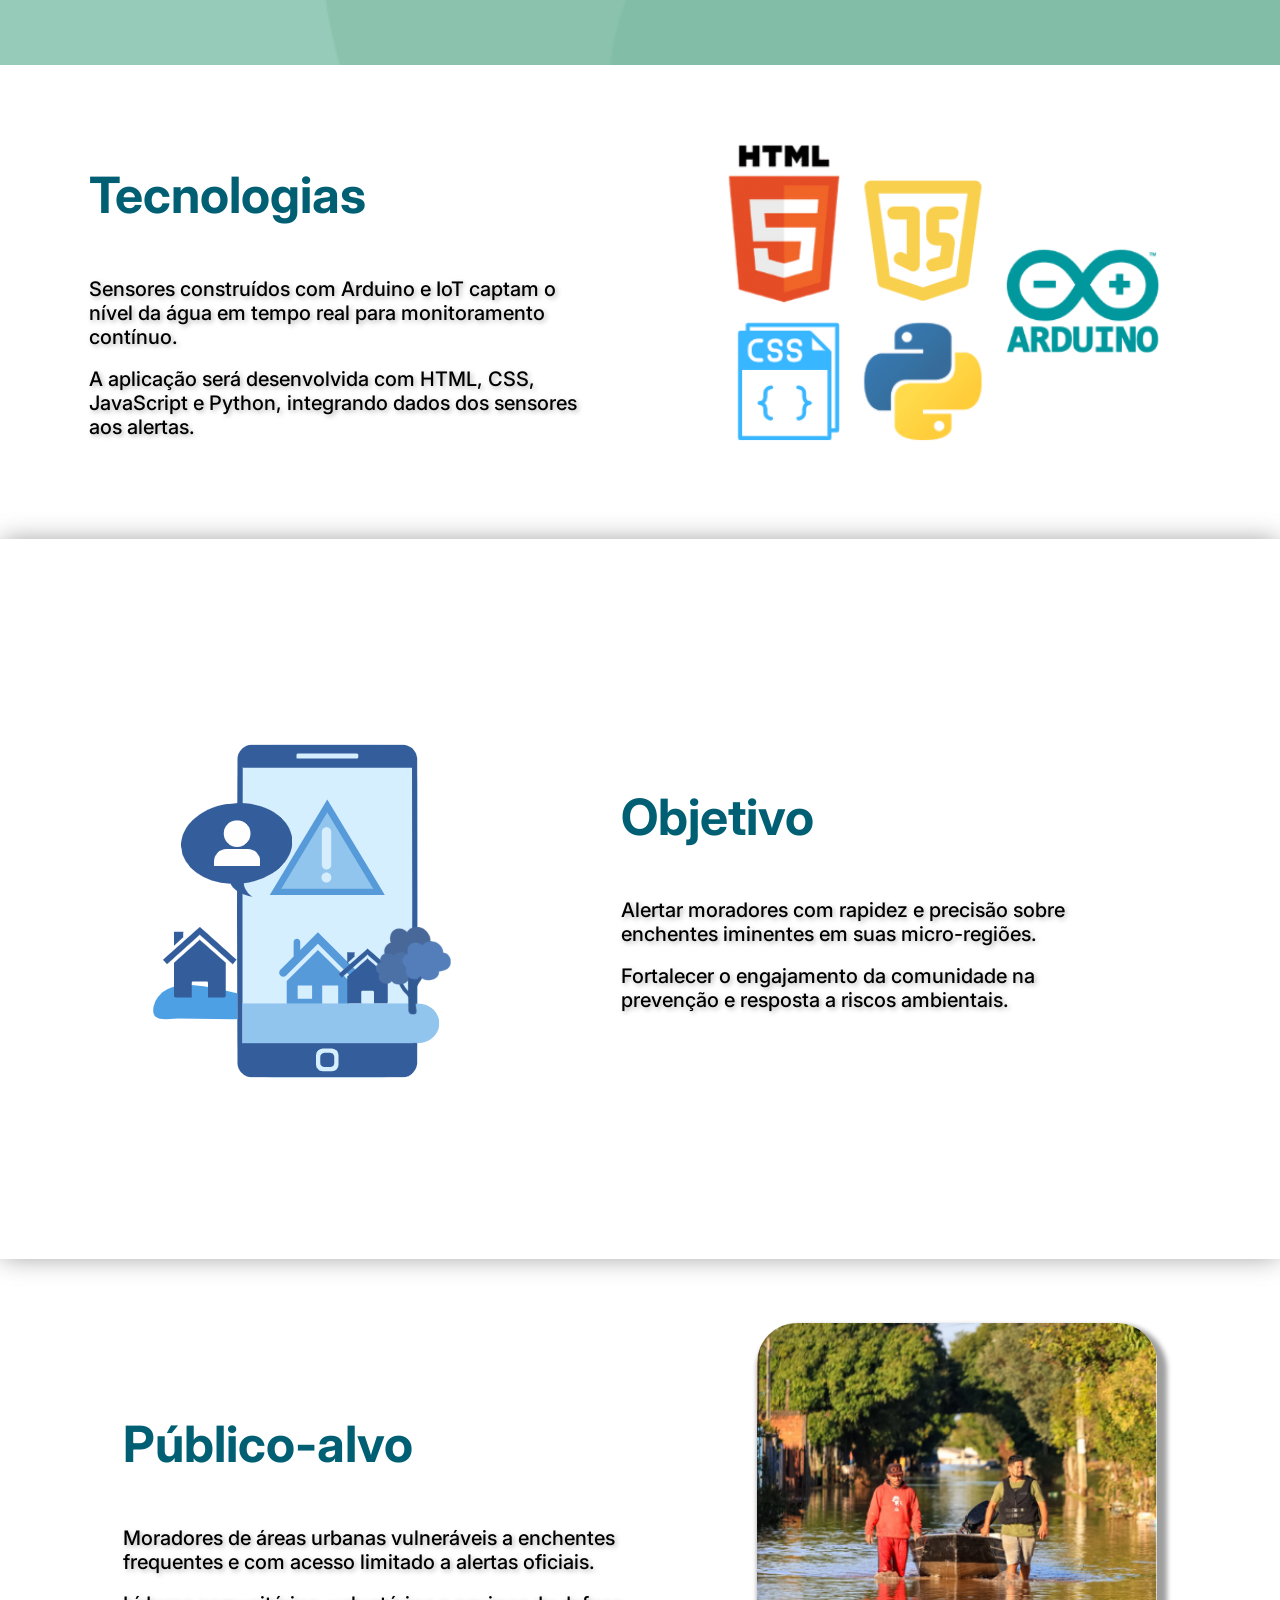
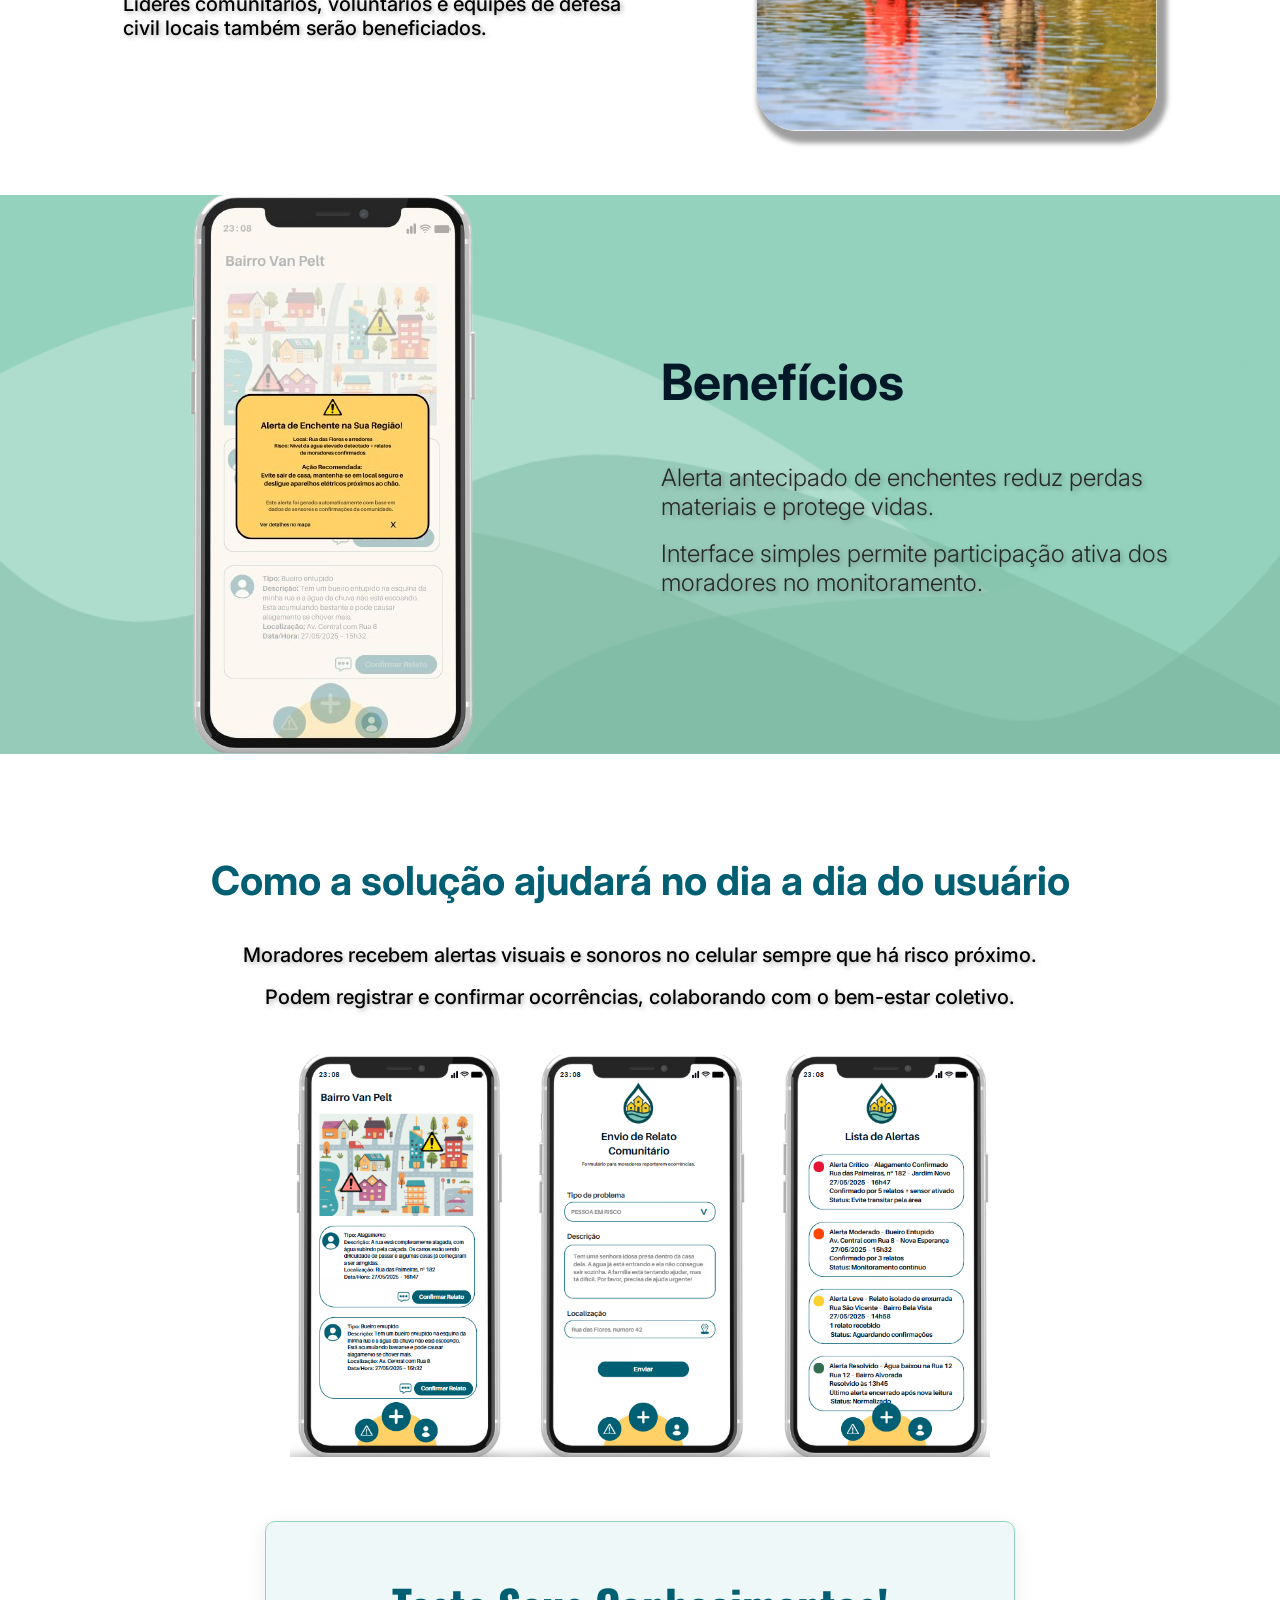
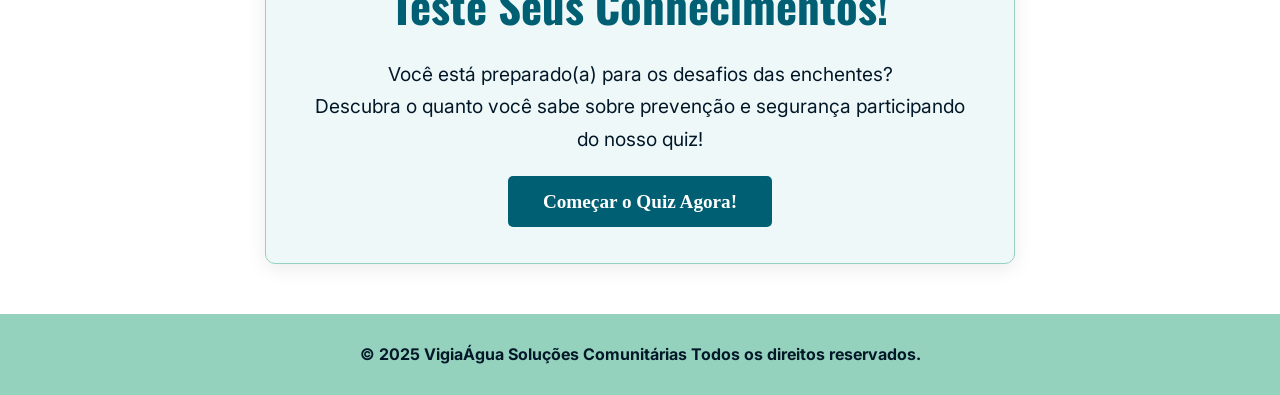
==== commit 797f435b: "feat(quiz)" ====
--- a/index.html
+++ b/index.html
@@ -152,6 +152,14 @@
            
             <img src="src/assets/images/solucao.png" alt="Protótipo de aplicativo com três telas: uma mostra relatos de problemas urbanos, outra permite enviar um novo relato, e a terceira exibe alertas classificados por gravidade com cores e detalhes." class="principal__solucao-img" >
         </section>
+
+        <section class="quiz-convite-secao" id="quiz_enchente"> <h2 class="quiz-convite__titulo">Teste Seus Conhecimentos!</h2>
+            <p class="quiz-convite__texto">
+                Você está preparado(a) para os desafios das enchentes? <br>
+                Descubra o quanto você sabe sobre prevenção e segurança participando do nosso quiz!
+            </p>
+            <a href="src/pages/quiz.html" class="form-botao quiz-convite__botao">Começar o Quiz Agora!</a>
+        </section>
     </main>
 
     <footer class="rodape">
--- a/src/css/style.css
+++ b/src/css/style.css
@@ -630,4 +630,188 @@
 
 #logoutButton:hover {
     background-color: #7dbca8;
+}
+
+
+
+/* quiz */
+
+
+.principal-quiz {
+    display: flex;
+    flex-direction: column;
+    justify-content: center;
+    align-items: center;
+    min-height: calc(100vh - 80px - 9vh);
+    padding: 20px;
+    background-color: #f4f7f6;
+}
+
+.quiz-container {
+    background-color: #ffffff;
+    padding: 30px 40px;
+    border-radius: 8px;
+    box-shadow: 0 4px 15px rgba(0, 0, 0, 0.1);
+    width: 100%;
+    max-width: 700px;
+    text-align: center;
+}
+
+.quiz-titulo {
+    color: var(--cor-primaria);
+    font-family: var(--fonte-secundaria);
+    font-size: 2.5rem;
+    margin-bottom: 30px;
+}
+
+.quiz-subtitulo {
+    color: var(--cor-primaria);
+    font-family: var(--fonte-secundaria);
+    font-size: 1.8rem;
+    margin-bottom: 15px;
+}
+
+#pergunta-container {
+    margin-bottom: 25px;
+}
+
+.quiz-numero-pergunta {
+    font-family: var(--fonte-principal);
+    color: var(--cor-quartenaria);
+    font-size: 0.9rem;
+    margin-bottom: 5px;
+    font-weight: bold;
+}
+
+.quiz-pergunta {
+    font-family: var(--fonte-principal);
+    color: var(--cor-terciaria);
+    font-size: 1.3rem;
+    margin-bottom: 20px;
+    min-height: 60px;
+    line-height: 1.6;
+}
+
+.opcoes-respostas {
+    display: flex;
+    flex-direction: column;
+    gap: 10px;
+}
+
+.opcoes-respostas button {
+    display: block;
+    width: 100%;
+    padding: 12px 15px;
+    font-family: var(--fonte-principal);
+    font-size: 1rem;
+    color: var(--cor-terciaria);
+    background-color: #f9f9f9;
+    border: 2px solid var(--cor-secundaria);
+    border-radius: 4px;
+    cursor: pointer;
+    text-align: left;
+    transition: background-color 0.3s ease, border-color 0.3s ease;
+}
+
+.opcoes-respostas button:hover {
+    background-color: var(--cor-secundaria);
+    color: white;
+}
+
+.opcoes-respostas button.correta {
+    background-color: #2ecc71 !important;
+    border-color: #27ae60 !important;
+    color: white !important;
+}
+
+.opcoes-respostas button.incorreta {
+    background-color: #e74c3c !important;
+    border-color: #c0392b !important;
+    color: white !important;
+}
+
+.opcoes-respostas button:disabled {
+    cursor: not-allowed;
+    opacity: 0.7;
+}
+
+
+.feedback-resposta {
+    margin-top: 15px;
+    font-family: var(--fonte-principal);
+    font-weight: bold;
+    min-height: 1.2em;
+}
+
+.feedback-resposta.correta {
+    color: #27ae60;
+}
+
+.feedback-resposta.incorreta {
+    color: #c0392b;
+}
+
+.quiz-botao {
+    margin-top: 20px;
+    padding: 12px 30px;
+    font-size: 1.1rem;
+}
+
+.quiz-resultado-final {
+    font-family: var(--fonte-principal);
+    font-size: 1.4rem;
+    color: var(--cor-terciaria);
+    margin-bottom: 10px;
+}
+
+.quiz-mensagem-final {
+    font-family: var(--fonte-principal);
+    font-size: 1.1rem;
+    color: var(--cor-quartenaria);
+    margin-bottom: 25px;
+}
+
+
+.quiz-convite-secao { 
+    background-color: rgba(224, 242, 241, 0.5); 
+    padding: 50px 30px; 
+    border-radius: 10px;
+    text-align: center;
+    margin: 50px auto;
+    max-width: 750px;
+    box-shadow: 0 5px 20px rgba(0, 0, 0, 0.08);
+    border: 1px solid var(--cor-secundaria);
+}
+
+.quiz-convite__titulo {
+    font-family: var(--fonte-secundaria);
+    color: var(--cor-primaria);
+    font-size: 2.8rem;
+    margin-bottom: 20px;
+}
+
+.quiz-convite__texto {
+    font-family: var(--fonte-principal);
+    color: var(--cor-terciaria);
+    font-size: 1.2rem;
+    line-height: 1.7;
+    margin-bottom: 35px;
+    max-width: 650px;
+    margin-left: auto;
+    margin-right: auto;
+}
+
+/* Estilo para o botão de convite, aproveitando .form-botao */
+.quiz-convite__botao.form-botao {
+    background-color: var(--cor-primaria);
+    color: white;
+    padding: 15px 35px;
+    font-size: 1.2rem;
+    font-weight: bold;
+    text-decoration: none;
+    border-radius: 5px;
+}
+
+.quiz-convite__botao.form-botao:hover {
+    background-color: var(--cor-terciaria);
 }
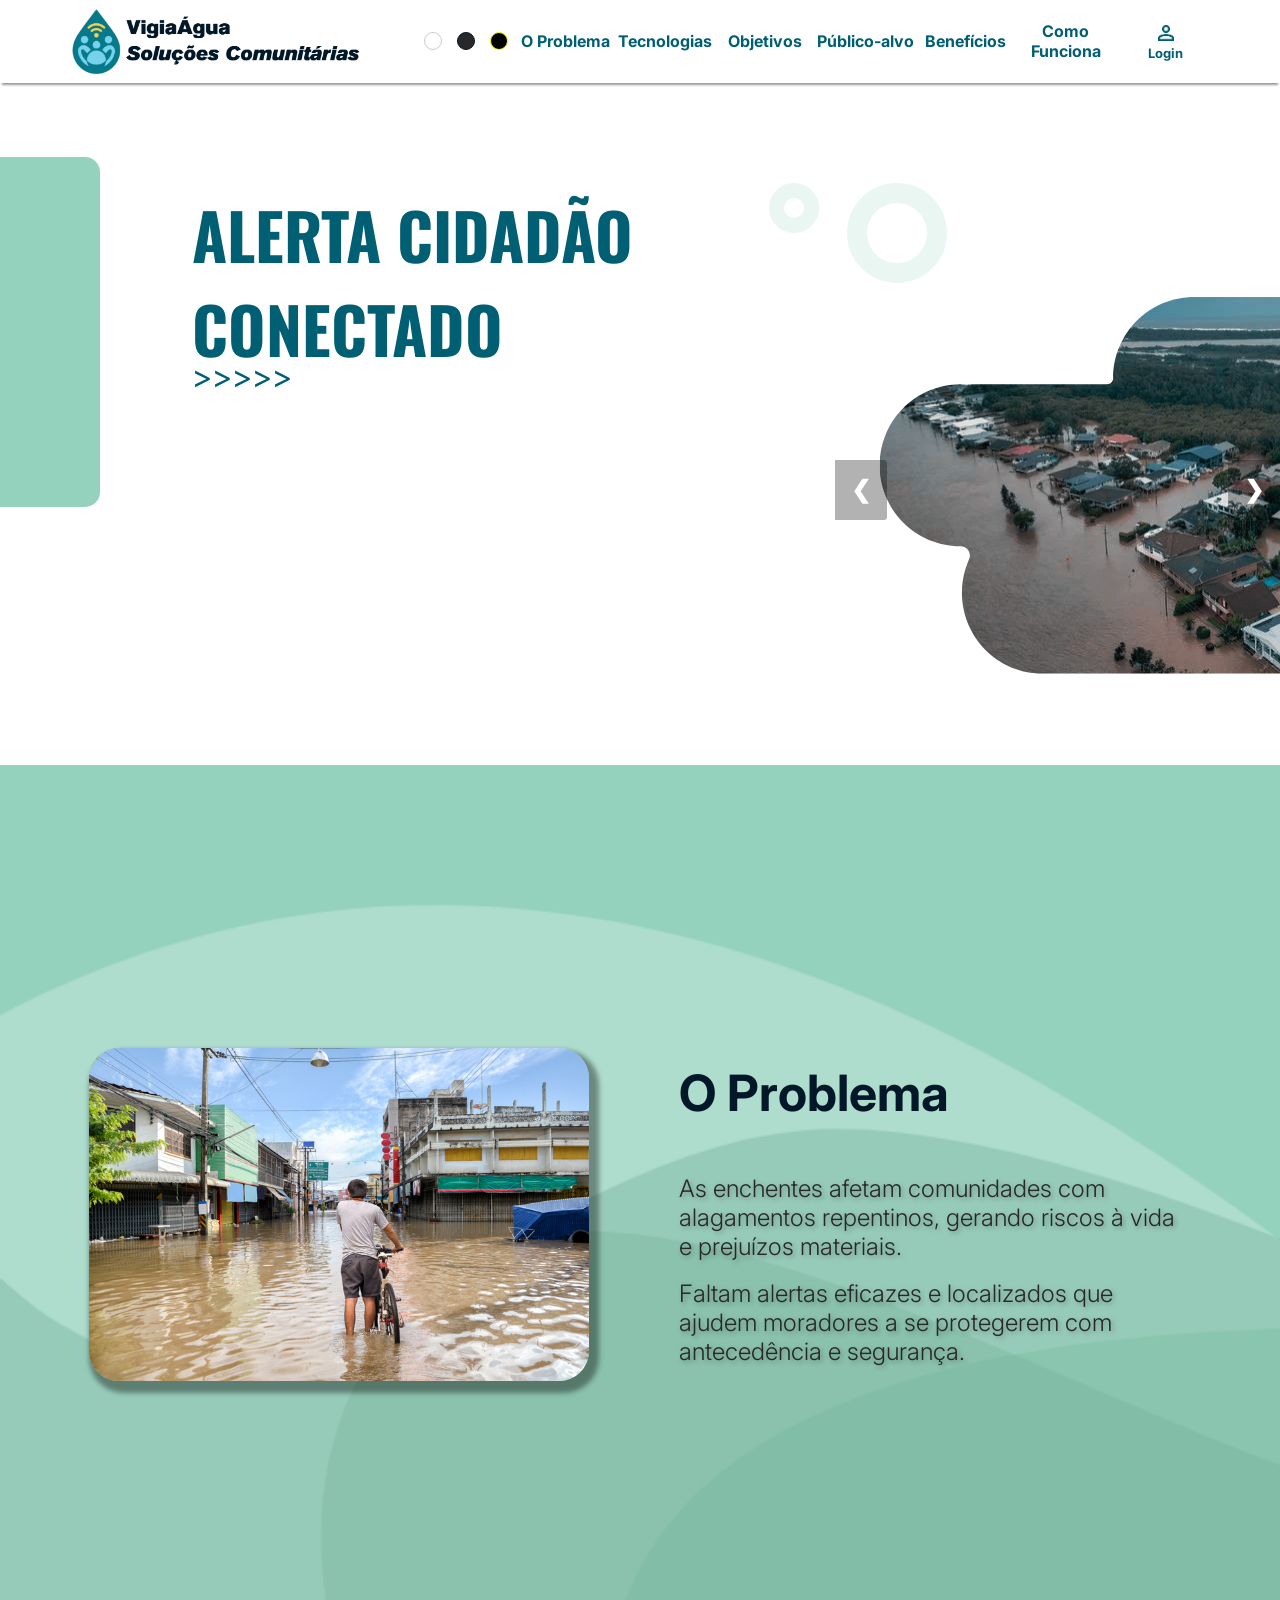
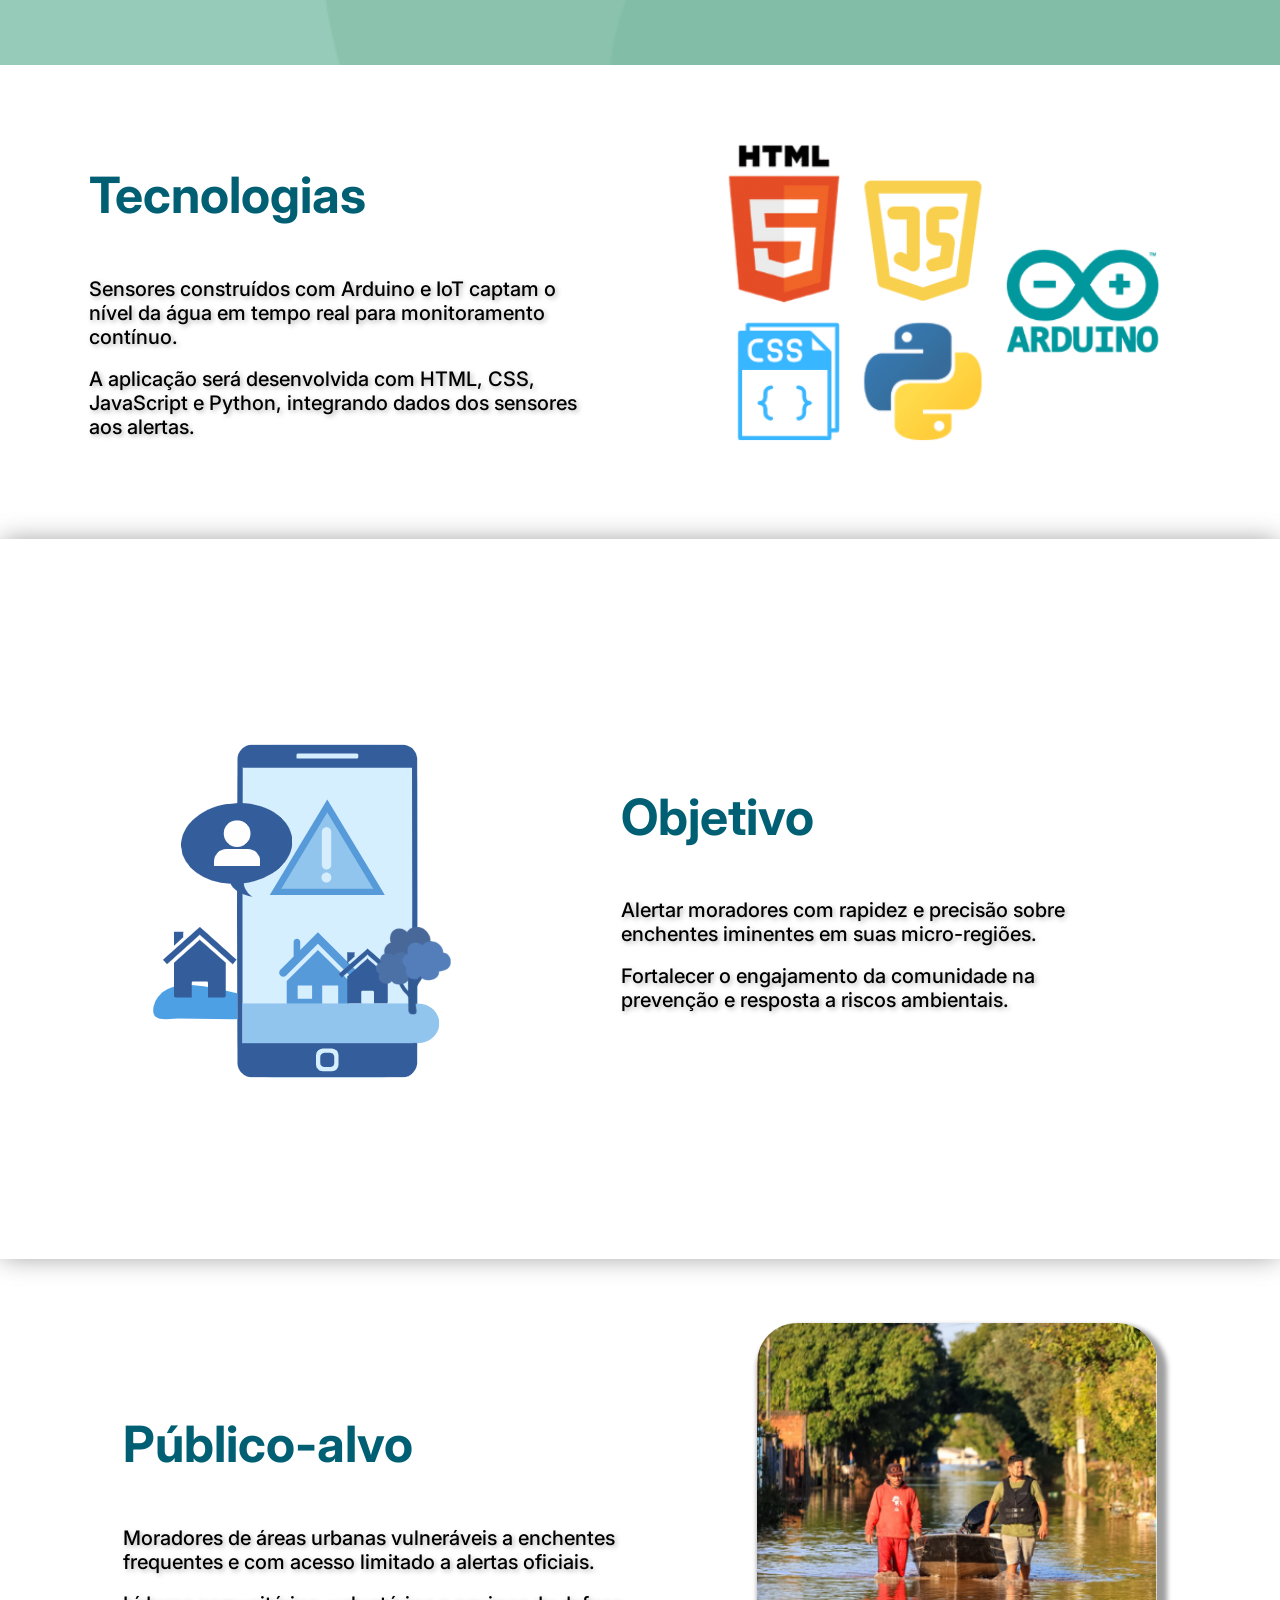
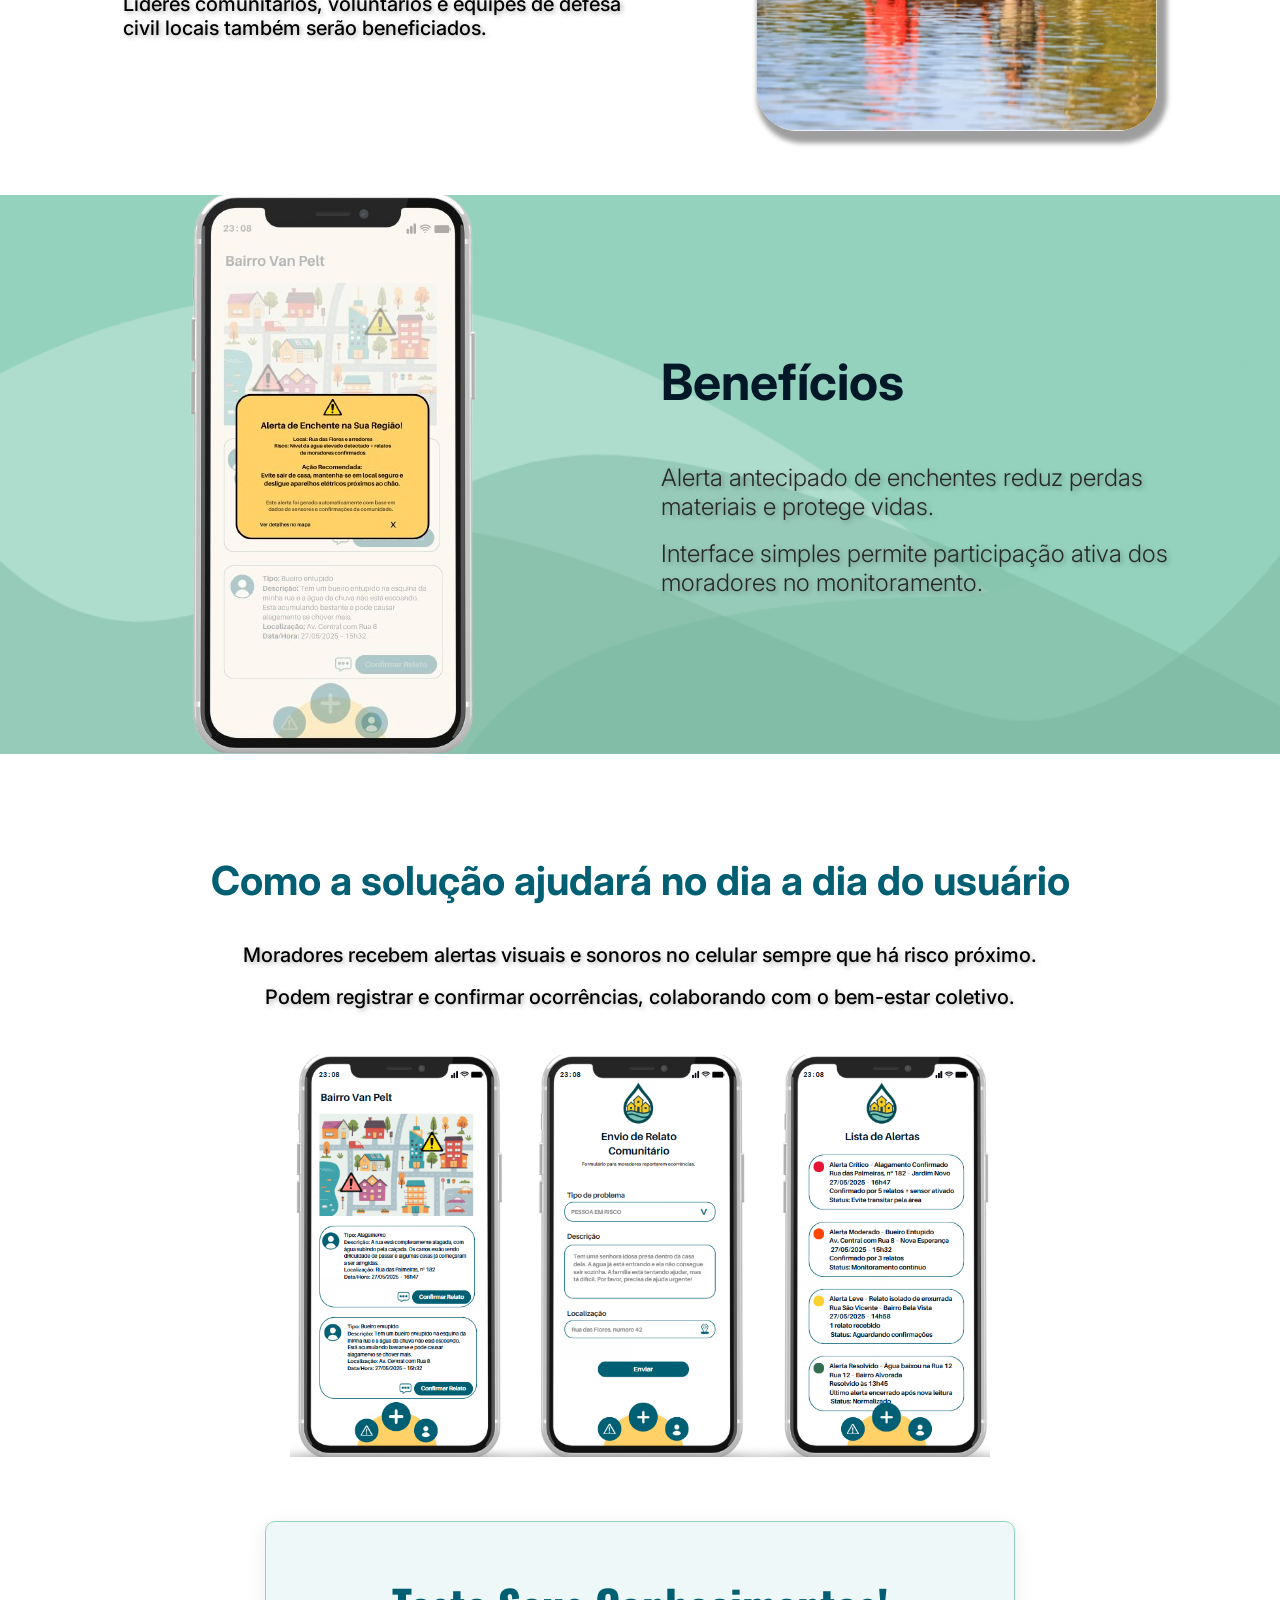
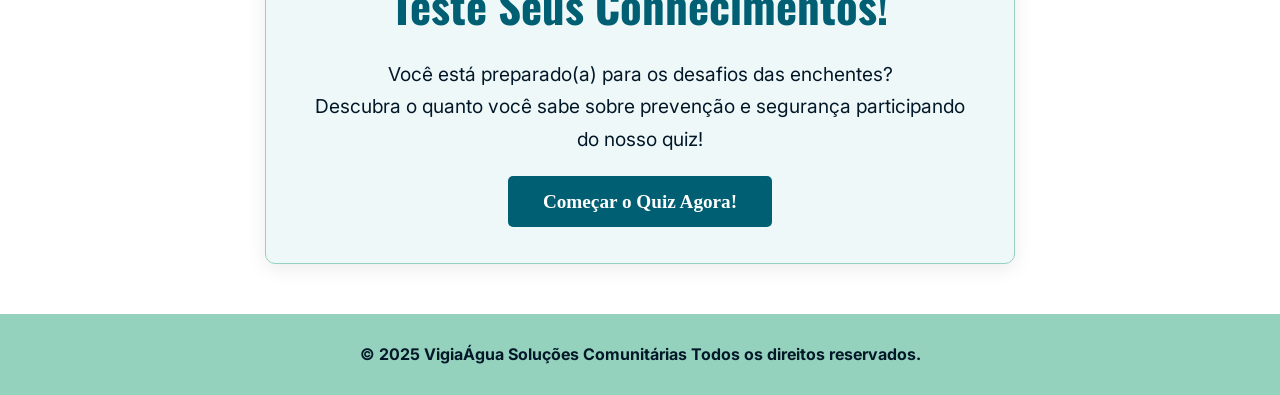
==== commit c7418bc1: "feat(temas)" ====
--- a/index.html
+++ b/index.html
@@ -12,6 +12,23 @@
         <img  src="src/assets/images/logo.png" alt="Logo VigiaÁgua" class="cabecalho__logo">
         <nav class="cabecalho__nav">
             <ul class="cabecalho__lista-nav">
+                <a href="#" class="cabecalho__link-nav tema-switcher" data-tema="padrao" title="Aplicar Tema Padrão">
+                    <li class="cabecalho__item-nav item-tema">
+                        <span class="icone-tema icone-tema-padrao"></span>
+                    </li>
+                </a>
+                <a href="#" class="cabecalho__link-nav tema-switcher" data-tema="escuro" title="Aplicar Tema Escuro">
+                    <li class="cabecalho__item-nav item-tema">
+                        <span class="icone-tema icone-tema-escuro"></span>
+                    </li>
+                </a>
+                <a href="#" class="cabecalho__link-nav tema-switcher" data-tema="contraste" title="Aplicar Tema Alto Contraste">
+                    <li class="cabecalho__item-nav item-tema">
+                        <span class="icone-tema icone-tema-contraste"></span>
+                    </li>
+                </a>
+
+
                 <a href="#problema" class="cabecalho__link-nav">
                     <li class="cabecalho__item-nav">O Problema</li>
                 </a>
@@ -36,7 +53,7 @@
                     data-loggedout-href="src/pages/login.html"
                     data-loggedin-href="src/pages/conta.html"> <li class="cabecalho__item-nav login_icon">
                             <img id="auth-link-img"
-                                src="src/assets/images/login.png"
+                                src="src/assets/images/"
                                 alt="Login"
                                 style="height: 24px; vertical-align: middle;"
                                 data-loggedout-src="src/assets/images/login.png"
@@ -171,5 +188,6 @@
 
 <script src="src/js/slide.js"></script>
 <script src="src/js/estaLogado.js"></script>
+<script src="src/js/personalizacaoTema.js"></script>
 
 </html>
--- a/src/css/style.css
+++ b/src/css/style.css
@@ -52,7 +52,7 @@
     display: flex;
     align-items: center; 
     justify-content: right;
-    width: 710px;  
+    width: 800px;  
     padding-right: 0px; 
     margin-right: 0px;
 }
@@ -814,4 +814,217 @@
 
 .quiz-convite__botao.form-botao:hover {
     background-color: var(--cor-terciaria);
+}
+
+
+/* temas */
+
+
+.item-tema {
+    padding: 5px;
+    line-height: 0;
+    margin: 0;
+}
+
+.icone-tema {
+    display: inline-block;
+    width: 18px;
+    height: 18px;
+    border-radius: 50%;
+    border: 1px solid var(--cor-terciaria);
+    cursor: pointer;
+    vertical-align: middle;
+}
+
+a.tema-switcher {
+    width: auto;
+    padding: 0 2.5px;
+}
+
+a.tema-switcher + a.tema-switcher {
+    margin-left: 0;
+}
+
+.icone-tema-padrao {
+    background-color: #ffffff;
+    border: 1px solid #ccc;
+}
+
+.icone-tema-escuro {
+    background-color: #282828;
+}
+
+.icone-tema-contraste {
+    background-color: #000000;
+    border: 1px solid #FFFF00;
+}
+
+body.tema-escuro {
+    --cor-primaria: #007bff;
+    --cor-secundaria: #58a6ff;
+    --cor-terciaria: #f0f6fc;
+    --cor-quartenaria: #c9d1d9;
+    background-color: #0d1117;
+    color: var(--cor-terciaria);
+}
+
+body.tema-escuro .cabecalho {
+    background-color: #161b22;
+    box-shadow: 0 4px 2px -2px rgba(255, 255, 255, 0.1);
+}
+body.tema-escuro .cabecalho__item-nav {
+    color: var(--cor-secundaria);
+}
+body.tema-escuro .cabecalho__item-nav:hover {
+    border-bottom: 2px solid var(--cor-primaria);
+}
+
+body.tema-escuro .rodape {
+    background-color: #161b22;
+    color: var(--cor-secundaria);
+}
+
+body.tema-escuro .principal__titulo,
+body.tema-escuro .principal__span {
+    color: var(--cor-primaria);
+}
+body.tema-escuro .principal__problema-titulo,
+body.tema-escuro .principal__beneficios-titulo,
+body.tema-escuro .principal__tecnologias-titulo,
+body.tema-escuro .principal__objetivo-titulo,
+body.tema-escuro .principal__publicoalvo-titulo,
+body.tema-escuro .principal__solucao-titulo {
+    color: var(--cor-secundaria);
+}
+body.tema-escuro .principal__problema-texto,
+body.tema-escuro .principal__beneficios-texto,
+body.tema-escuro .principal__tecnologias-texto,
+body.tema-escuro .principal__objetivo-texto,
+body.tema-escuro .principal__publicoalvo-texto,
+body.tema-escuro .principal__solucao-texto {
+    color: var(--cor-quartenaria);
+    text-shadow: none;
+}
+body.tema-escuro .form-botao {
+    background-color: var(--cor-primaria);
+    color: #0d1117;
+}
+body.tema-escuro .form-botao:hover {
+    background-color: var(--cor-secundaria);
+}
+body.tema-escuro .login-container,
+body.tema-escuro .registro-container,
+body.tema-escuro .conta-container,
+body.tema-escuro .quiz-container,
+body.tema-escuro .quiz-convite-secao,
+body.tema-escuro section.quiz {
+    background-color: #161b22;
+    box-shadow: 0 4px 15px rgba(0, 0, 0, 0.3);
+    border: 1px solid #30363d;
+}
+body.tema-escuro .login-titulo, 
+body.tema-escuro .registro-titulo, 
+body.tema-escuro #boasVindasUsuario, 
+body.tema-escuro .quiz-titulo, 
+body.tema-escuro .quiz-convite__titulo,
+body.tema-escuro .conta-container h2 {
+    color: var(--cor-primaria);
+}
+body.tema-escuro .form-label, 
+body.tema-escuro .login-links-adicionais a, 
+body.tema-escuro .registro-links-adicionais a, 
+body.tema-escuro .quiz-convite__texto,
+body.tema-escuro .conta-container p {
+     color: var(--cor-quartenaria);
+}
+body.tema-escuro .form-input {
+    background-color: #0d1117;
+    color: var(--cor-terciaria);
+    border-color: #30363d;
+}
+body.tema-escuro .opcoes-respostas button {
+    background-color: #161b22;
+    color: var(--cor-terciaria);
+    border-color: var(--cor-secundaria);
+}
+body.tema-escuro .opcoes-respostas button:hover {
+    background-color: var(--cor-secundaria);
+    color: #0d1117;
+}
+body.tema-escuro .principal__problema,
+body.tema-escuro .principal__beneficios {
+    background-image: none;
+    background-color: #0f1419;
+}
+
+body.tema-contraste {
+    --cor-primaria: #FFFF00;
+    --cor-secundaria: #FFFFFF;
+    --cor-terciaria: #FFFF00;
+    --cor-quartenaria: #FFFFFF;
+    background-color: #000000;
+    color: var(--cor-terciaria);
+}
+body.tema-contraste .cabecalho,
+body.tema-contraste .rodape,
+body.tema-contraste .login-container,
+body.tema-contraste .registro-container,
+body.tema-contraste .conta-container,
+body.tema-contraste .quiz-container,
+body.tema-contraste .quiz-convite-secao,
+body.tema-contraste section.quiz,
+body.tema-contraste .principal__problema,
+body.tema-contraste .principal__beneficios {
+    background-color: #000000;
+    background-image: none;
+    color: var(--cor-terciaria);
+    border: 1px solid var(--cor-primaria);
+    box-shadow: none;
+}
+body.tema-contraste .cabecalho__item-nav,
+body.tema-contraste .principal__titulo,
+body.tema-contraste .principal__span,
+body.tema-contraste .login-titulo,
+body.tema-contraste .registro-titulo,
+body.tema-contraste #boasVindasUsuario,
+body.tema-contraste .quiz-titulo,
+body.tema-contraste .quiz-convite__titulo,
+body.tema-contraste .conta-container h2 {
+    color: var(--cor-primaria);
+}
+body.tema-contraste .cabecalho__item-nav:hover {
+    border-bottom-color: var(--cor-primaria);
+}
+
+body.tema-contraste .form-botao {
+    background-color: var(--cor-primaria);
+    color: #000000;
+    border: 1px solid #000000;
+}
+body.tema-contraste .form-input {
+    background-color: #111;
+    color: var(--cor-terciaria);
+    border-color: var(--cor-primaria);
+}
+body.tema-contraste .opcoes-respostas button {
+    background-color: #000000;
+    color: var(--cor-primaria);
+    border-color: var(--cor-primaria);
+}
+body.tema-contraste .opcoes-respostas button:hover {
+    background-color: var(--cor-primaria);
+    color: #000000;
+}
+body.tema-contraste .principal__problema-texto,
+body.tema-contraste .principal__beneficios-texto,
+body.tema-contraste .principal__tecnologias-texto,
+body.tema-contraste .principal__objetivo-texto,
+body.tema-contraste .principal__publicoalvo-texto,
+body.tema-contraste .principal__solucao-texto,
+body.tema-contraste .form-label,
+body.tema-contraste .login-links-adicionais a,
+body.tema-contraste .registro-links-adicionais a,
+body.tema-contraste .quiz-convite__texto,
+body.tema-contraste .conta-container p {
+    color: var(--cor-quartenaria);
 }
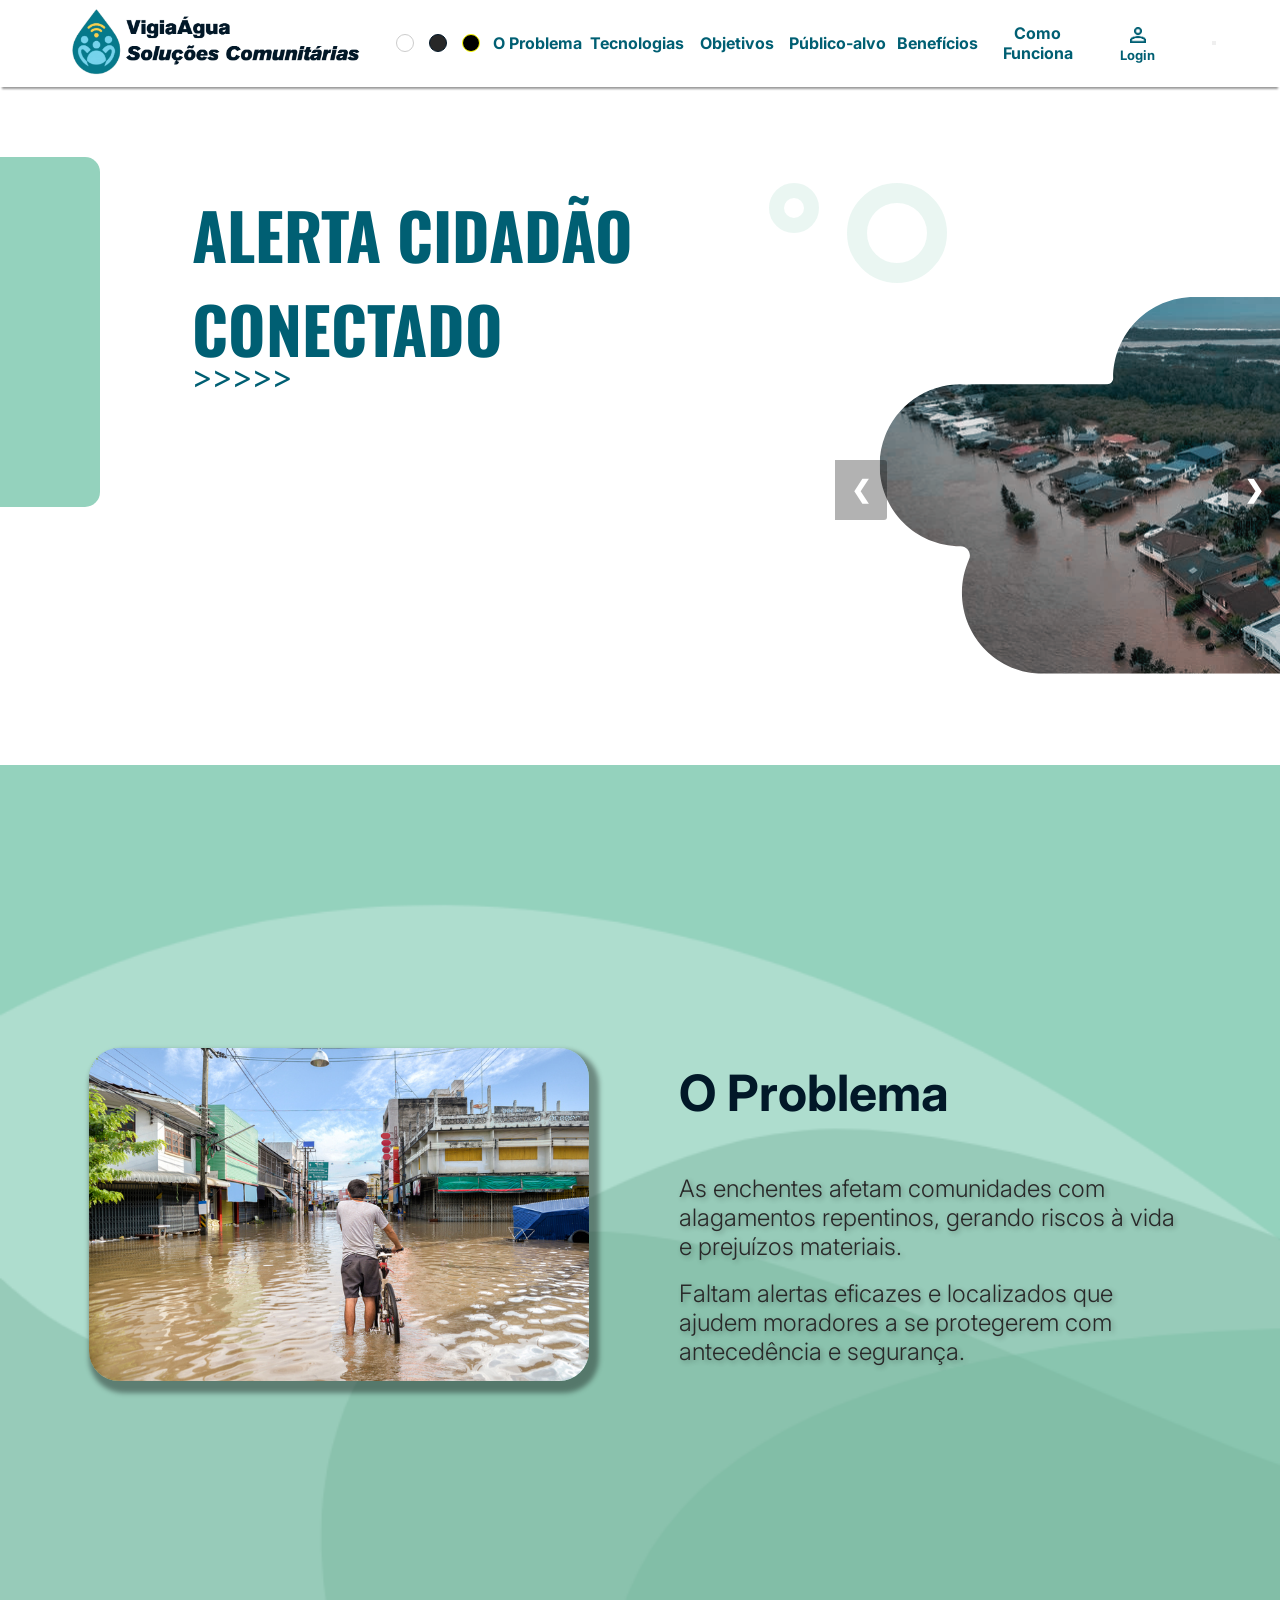
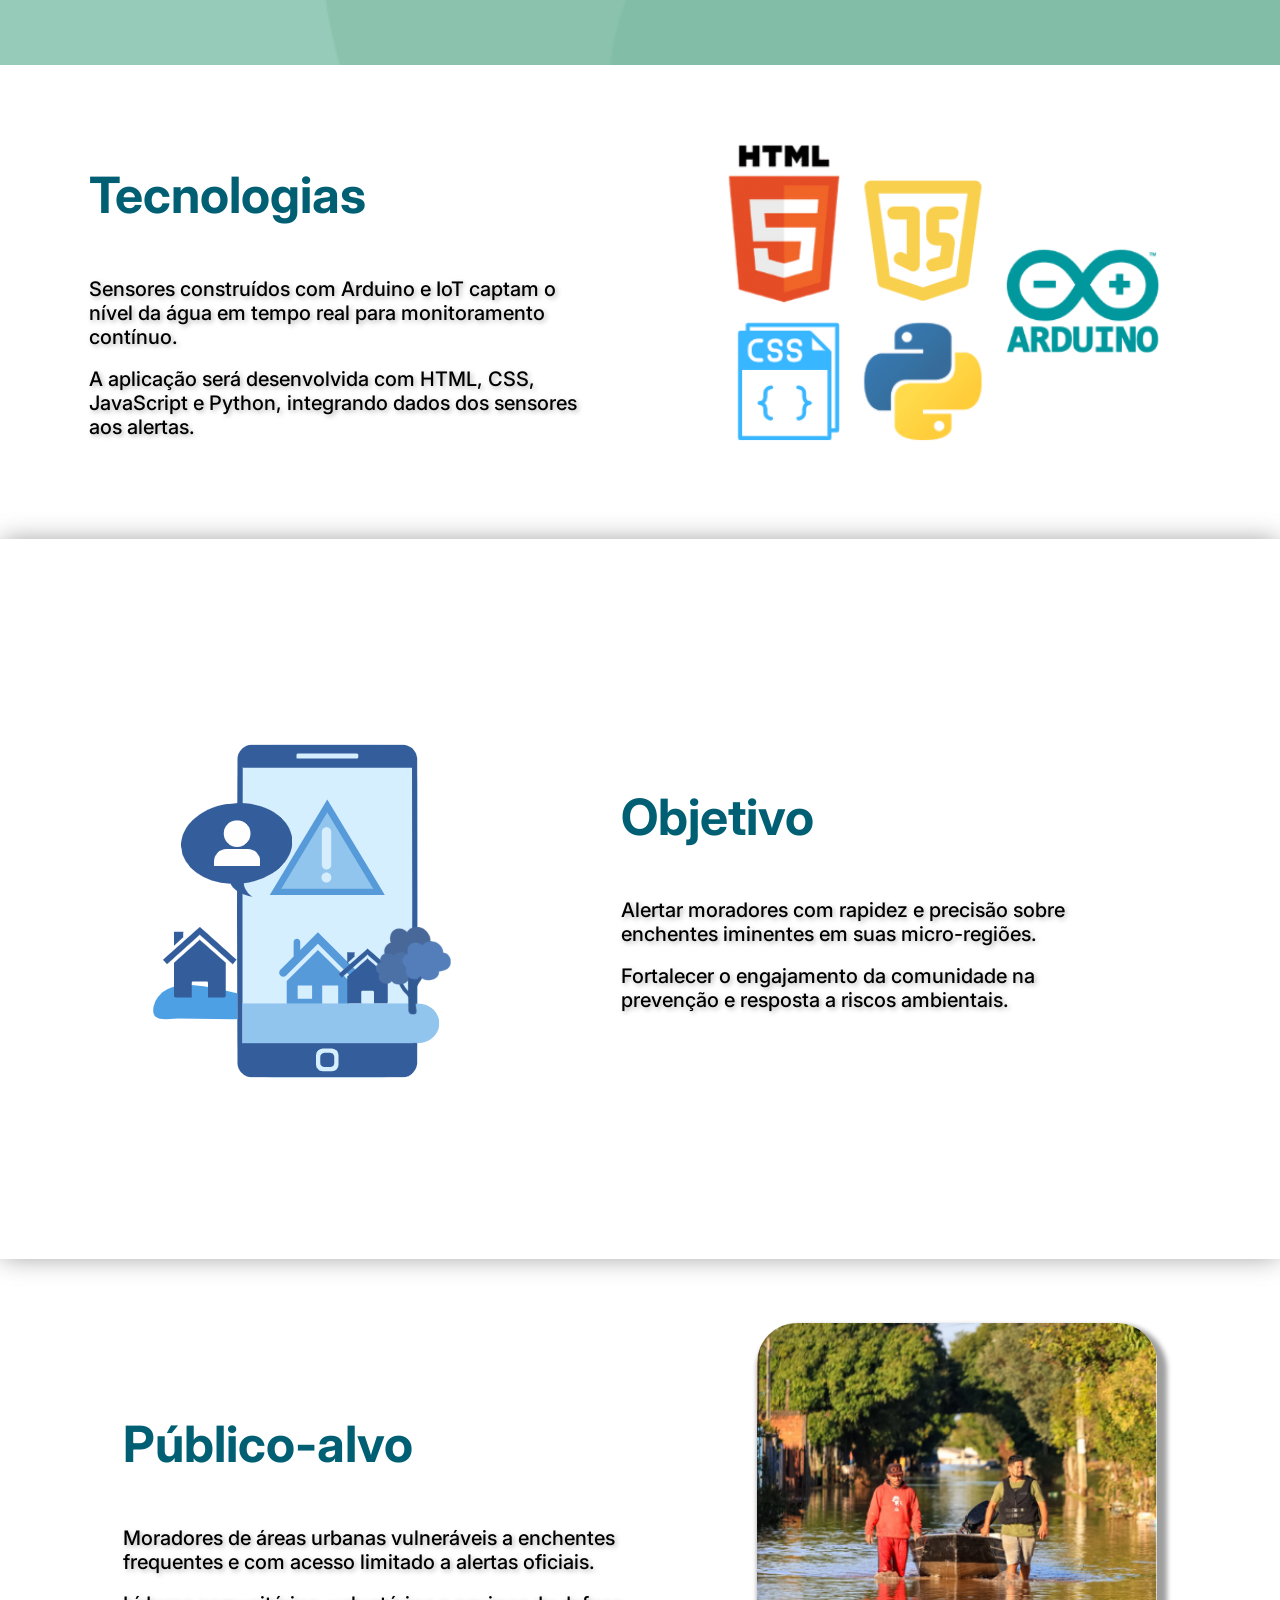
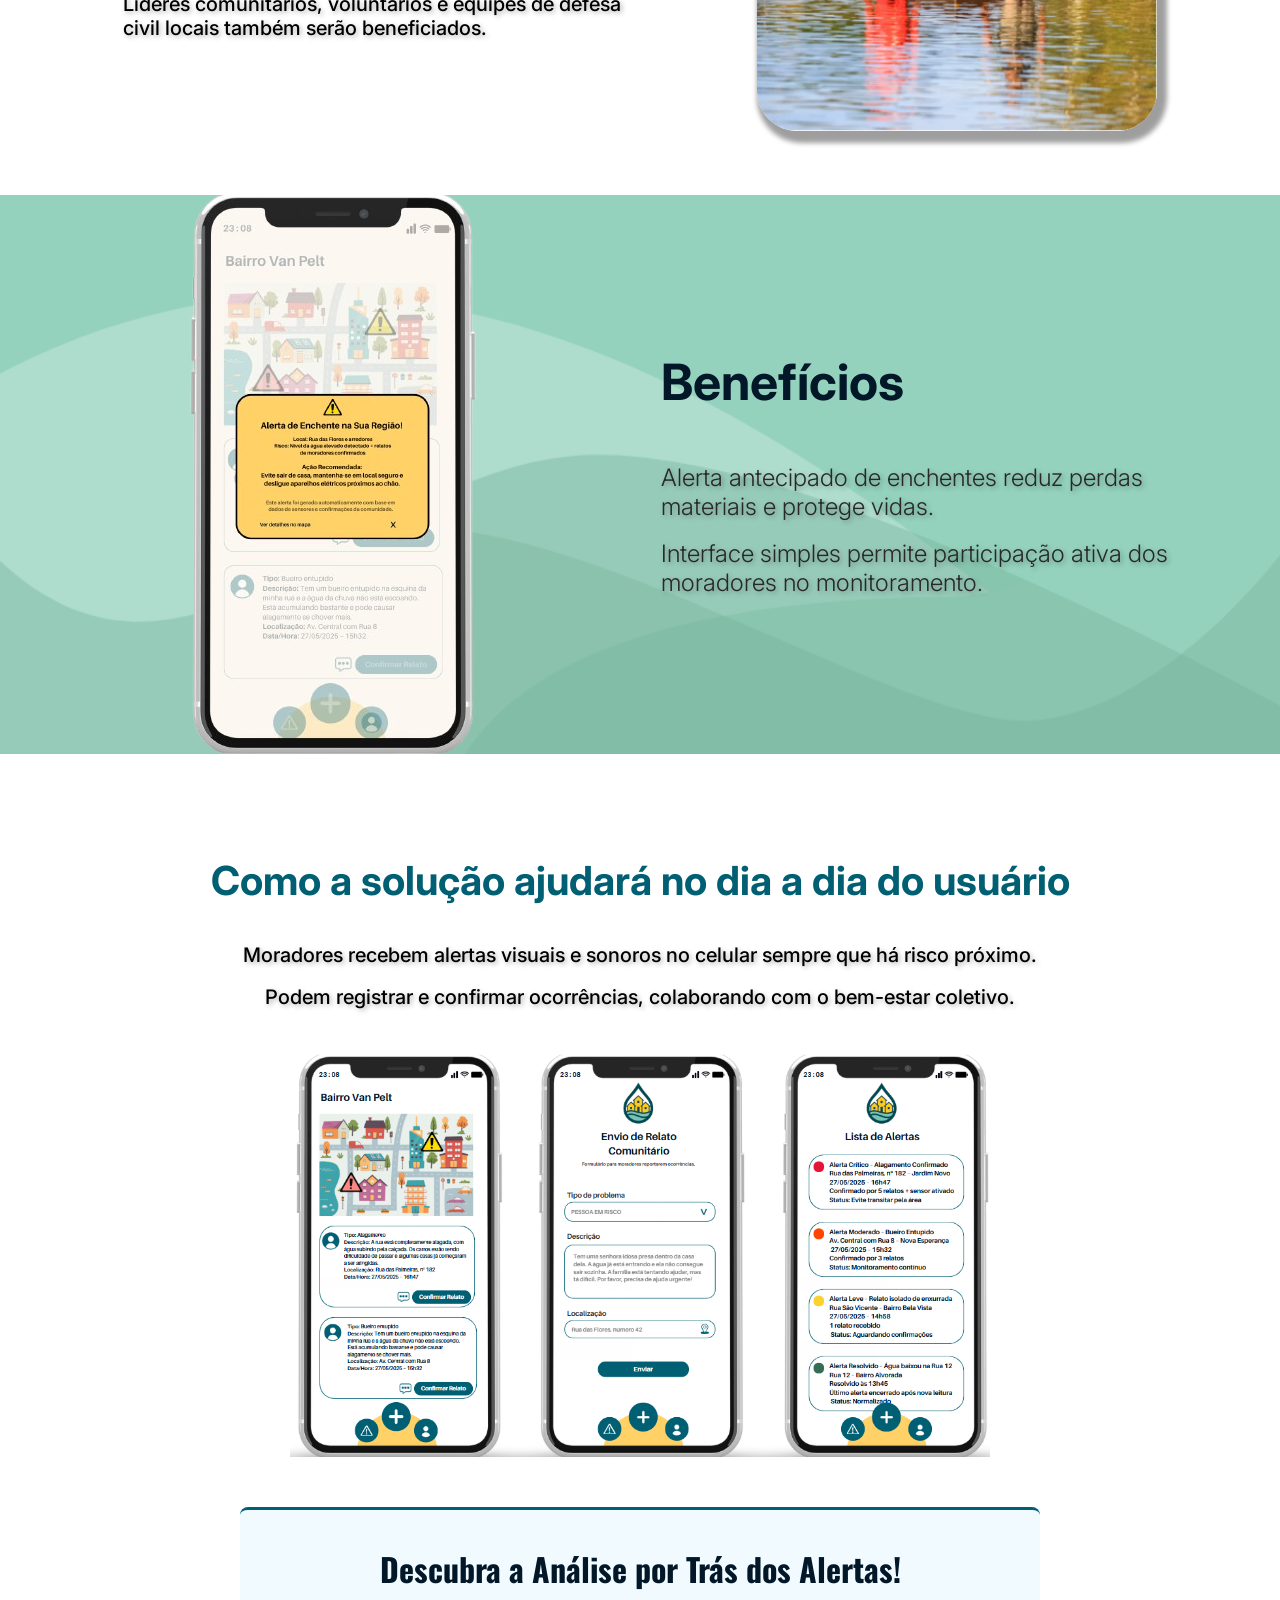
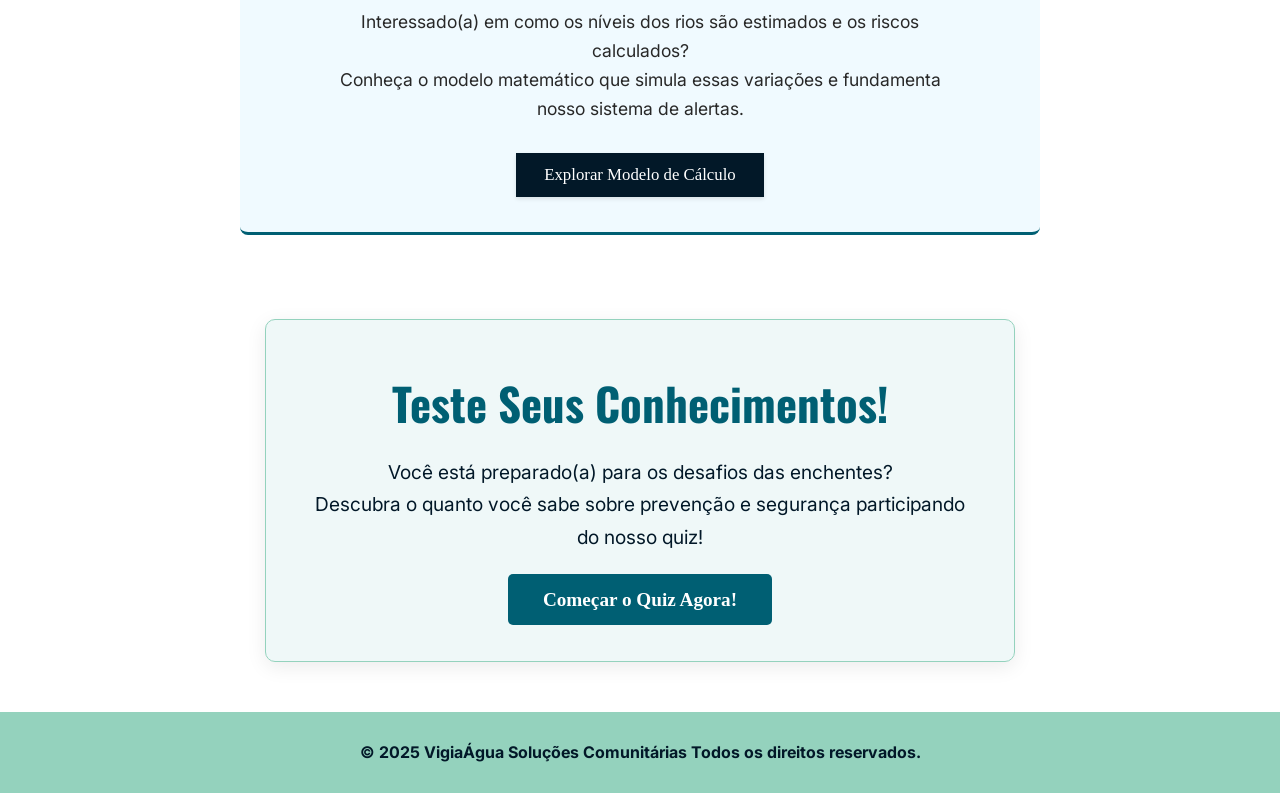
==== commit d8354a42: "feat(pagina de calculo)" ====
--- a/index.html
+++ b/index.html
@@ -9,64 +9,73 @@
 </head>
 <body>
     <header class="cabecalho">
-        <img  src="src/assets/images/logo.png" alt="Logo VigiaÁgua" class="cabecalho__logo">
-        <nav class="cabecalho__nav">
-            <ul class="cabecalho__lista-nav">
-                <a href="#" class="cabecalho__link-nav tema-switcher" data-tema="padrao" title="Aplicar Tema Padrão">
-                    <li class="cabecalho__item-nav item-tema">
-                        <span class="icone-tema icone-tema-padrao"></span>
-                    </li>
-                </a>
-                <a href="#" class="cabecalho__link-nav tema-switcher" data-tema="escuro" title="Aplicar Tema Escuro">
-                    <li class="cabecalho__item-nav item-tema">
-                        <span class="icone-tema icone-tema-escuro"></span>
-                    </li>
-                </a>
-                <a href="#" class="cabecalho__link-nav tema-switcher" data-tema="contraste" title="Aplicar Tema Alto Contraste">
-                    <li class="cabecalho__item-nav item-tema">
-                        <span class="icone-tema icone-tema-contraste"></span>
-                    </li>
-                </a>
-
-
-                <a href="#problema" class="cabecalho__link-nav">
-                    <li class="cabecalho__item-nav">O Problema</li>
-                </a>
-                <a href="#tecnologias" class="cabecalho__link-nav">
-                    <li class="cabecalho__item-nav">Tecnologias</li>
-                </a>
-                <a href="#objetivos" class="cabecalho__link-nav">
-                    <li class="cabecalho__item-nav">Objetivos</li>
-                </a>
-                <a href="#publicoalvo" class="cabecalho__link-nav">
-                    <li class="cabecalho__item-nav">Público-alvo</li>
-                </a>
-                <a href="#beneficios" class="cabecalho__link-nav">
-                    <li class="cabecalho__item-nav">Benefícios</li>
-                </a>
-                <a href="#comofunciona" class="cabecalho__link-nav">
-                    <li class="cabecalho__item-nav">Como Funciona</li>
-                </a>
-                <a href="src/pages/login.html"
-                    class="cabecalho__link-nav cabecalho__login-item"
-                    id="auth-link"
-                    data-loggedout-href="src/pages/login.html"
-                    data-loggedin-href="src/pages/conta.html"> <li class="cabecalho__item-nav login_icon">
-                            <img id="auth-link-img"
-                                src="src/assets/images/"
-                                alt="Login"
-                                style="height: 24px; vertical-align: middle;"
-                                data-loggedout-src="src/assets/images/login.png"
-                                data-loggedin-src="src/assets/images/conta.png" data-loggedin-alt="Conta">
-                            <br>
-                            <span id="auth-link-text"
-                                data-loggedout-text="Login"
-                                data-loggedin-text="Conta">Login</span>
-                        </li>
-                </a>
-            </ul>
-        </nav>
-    </header>
+    <a href="../../index.html" aria-label="Página Inicial VigiaÁgua"> <img src="src/assets/images/logo.png" alt="Logo VigiaÁgua" class="cabecalho__logo">
+    </a>
+    
+    <nav class="cabecalho__nav" id="navPrincipal">
+        <ul class="cabecalho__lista-nav">
+            <a href="#" class="cabecalho__link-nav tema-switcher" data-tema="padrao" title="Aplicar Tema Padrão">
+                <li class="cabecalho__item-nav item-tema">
+                    <span class="icone-tema icone-tema-padrao"></span>
+                </li>
+            </a>
+            <a href="#" class="cabecalho__link-nav tema-switcher" data-tema="escuro" title="Aplicar Tema Escuro">
+                <li class="cabecalho__item-nav item-tema">
+                    <span class="icone-tema icone-tema-escuro"></span>
+                </li>
+            </a>
+            <a href="#" class="cabecalho__link-nav tema-switcher" data-tema="contraste" title="Aplicar Tema Alto Contraste">
+                <li class="cabecalho__item-nav item-tema">
+                    <span class="icone-tema icone-tema-contraste"></span>
+                </li>
+            </a>
+
+            <a href="#problema" class="cabecalho__link-nav">
+                <li class="cabecalho__item-nav">O Problema</li>
+            </a>
+            <a href="#tecnologias" class="cabecalho__link-nav">
+                <li class="cabecalho__item-nav">Tecnologias</li>
+            </a>
+            <a href="#objetivos" class="cabecalho__link-nav">
+                <li class="cabecalho__item-nav">Objetivos</li>
+            </a>
+            <a href="#publicoalvo" class="cabecalho__link-nav">
+                <li class="cabecalho__item-nav">Público-alvo</li>
+            </a>
+            <a href="#beneficios" class="cabecalho__link-nav">
+                <li class="cabecalho__item-nav">Benefícios</li>
+            </a>
+            <a href="#comofunciona" class="cabecalho__link-nav">
+                <li class="cabecalho__item-nav">Como Funciona</li>
+            </a>
+
+            <a href="src/pages/login.html"
+                class="cabecalho__link-nav cabecalho__login-item"
+                id="auth-link"
+                data-loggedout-href="src/pages/login.html"
+                data-loggedin-href="src/pages/conta.html">
+                <li class="cabecalho__item-nav login_icon">
+                    <img id="auth-link-img"
+                        src="src/assets/images/login.png" 
+                        alt="Login"
+                        style="height: 24px; vertical-align: middle;"
+                        data-loggedout-src="src/assets/images/login.png"
+                        data-loggedin-src="src/assets/images/account_icon.png" data-loggedin-alt="Conta">
+                    <br>
+                    <span id="auth-link-text"
+                        data-loggedout-text="Login"
+                        data-loggedin-text="Conta">Login</span>
+                </li>
+            </a>
+        </ul>
+    </nav>
+
+    <button class="cabecalho__menu-hamburguer" id="menuHamburguer" aria-label="Abrir menu" aria-expanded="false" aria-controls="navPrincipal">
+        <span></span>
+        <span></span>
+        <span></span>
+    </button>
+</header>
 
     <main class="principal">
         <div class="principal__apresentacao">
@@ -168,7 +177,16 @@
             </p>
            
             <img src="src/assets/images/solucao.png" alt="Protótipo de aplicativo com três telas: uma mostra relatos de problemas urbanos, outra permite enviar um novo relato, e a terceira exibe alertas classificados por gravidade com cores e detalhes." class="principal__solucao-img" >
-        </section>
+
+            <div class="convite-bloco convite-modelo-matematico">
+                <h3 class="convite-bloco__titulo">Descubra a Análise por Trás dos Alertas!</h3>
+                <p class="convite-bloco__texto">
+                    Interessado(a) em como os níveis dos rios são estimados e os riscos calculados? <br>
+                    Conheça o modelo matemático que simula essas variações e fundamenta nosso sistema de alertas.
+                </p>
+                <a href="src/pages/calculo.html" class="form-botao convite-bloco__botao">Explorar Modelo de Cálculo</a>
+            </div>
+            </section>
 
         <section class="quiz-convite-secao" id="quiz_enchente"> <h2 class="quiz-convite__titulo">Teste Seus Conhecimentos!</h2>
             <p class="quiz-convite__texto">
@@ -189,5 +207,6 @@
 <script src="src/js/slide.js"></script>
 <script src="src/js/estaLogado.js"></script>
 <script src="src/js/personalizacaoTema.js"></script>
+<script src="src/js/menuHamburguer.js"></script>
 
 </html>
--- a/src/css/style.css
+++ b/src/css/style.css
@@ -1,4 +1,7 @@
 @import url('efeitos.css');
+@import url('style_webDev.css');
+@import url('temas_webDev.css');
+@import url('menuHumburguer.css');
 @import url('https://fonts.googleapis.com/css2?family=Inter:ital,opsz,wght@0,14..32,100..900;1,14..32,100..900&display=swap');
 @import url('https://fonts.googleapis.com/css2?family=Oswald:wght@200..700&display=swap');
 
@@ -302,729 +305,4 @@
     font-family: var(--fonte-principal);
     color: var(--cor-terciaria);
     font-weight: bold;
-}
-
-/* Slideshow */
-
-.slideshow-container {
-    position: absolute;
-    right: 0;
-    bottom: 0;
-    max-width: 600px;
-    max-height: 100%;
-    overflow: hidden;
-    border-radius: 15px;
-}
-
-.meuSlide {
-    display: none;
-    text-align: center;
-}
-
-.meuSlide img {
-    width: 100%;
-    max-height: calc(59vh - 20px); 
-    object-fit: cover; 
-    vertical-align: middle;
-}
-
-.anterior, .proximo {
-    cursor: pointer;
-    position: absolute;
-    top: 50%;
-    width: auto;
-    padding: 16px;
-    margin-top: -22px;
-    color: white;
-    font-weight: bold;
-    font-size: 24px;
-    transition: 0.6s ease;
-    border-radius: 0 3px 3px 0;
-    user-select: none;
-    background-color: rgba(0,0,0,0.3);
-}
-
-.proximo {
-    right: 0;
-    border-radius: 3px 0 0 3px;
-}
-
-.anterior:hover, .proximo:hover {
-    background-color: rgba(0,0,0,0.8);
-}
-
-.fade {
-    animation-name: fade;
-    animation-duration: 1.5s;
-}
-
-@keyframes fade {
-    from {opacity: .4}
-    to {opacity: 1}
-}
-
-
-/* login */
-
-.principal-login {
-    display: flex;
-    justify-content: center;
-    align-items: center;
-    min-height: calc(100vh - 80px - 9vh);
-    padding: 20px;
-    background-color: #f4f7f6;
-}
-
-.login-container {
-    background-color: #ffffff;
-    padding: 30px 40px;
-    border-radius: 8px;
-    box-shadow: 0 4px 15px rgba(0, 0, 0, 0.1);
-    width: 100%;
-    max-width: 450px;
-    text-align: center;
-}
-
-.login-titulo {
-    color: var(--cor-primaria);
-    font-family: var(--fonte-secundaria);
-    font-size: 2.5rem;
-    margin-bottom: 25px;
-}
-
-.login-form .form-grupo {
-    margin-bottom: 20px;
-    text-align: left;
-}
-
-.login-form .form-label {
-    display: block;
-    font-family: var(--fonte-principal);
-    color: var(--cor-quartenaria);
-    margin-bottom: 8px;
-    font-weight: 500;
-}
-
-.login-form .form-input {
-    width: 100%;
-    padding: 12px 15px;
-    border: 1px solid #ccc;
-    border-radius: 4px;
-    font-family: var(--fonte-principal);
-    font-size: 1rem;
-    box-sizing: border-box;
-}
-
-.login-form .form-input:focus {
-    border-color: var(--cor-secundaria);
-    outline: none;
-    box-shadow: 0 0 0 2px var(--cor-secundaria-transparente, rgba(148, 210, 189, 0.3));
-}
-
-.login-form .form-botao {
-    width: 100%;
-    padding: 12px 15px;
-    background-color: var(--cor-primaria);
-    color: white;
-    border: none;
-    border-radius: 4px;
-    font-family: var(--fonte-principal);
-    font-size: 1.1rem;
-    font-weight: bold;
-    cursor: pointer;
-    transition: background-color 0.3s ease;
-    margin-top: 10px;
-}
-
-.login-form .form-botao:hover {
-    background-color: var(--cor-terciaria);
-}
-
-.mensagem-erro {
-    color: #e74c3c;
-    font-family: var(--fonte-principal);
-    font-size: 0.9rem;
-    margin-top: 15px;
-    min-height: 1.2em; 
-}
-
-.login-links-adicionais {
-    margin-top: 25px;
-    font-family: var(--fonte-principal);
-    font-size: 0.9rem;
-}
-
-.login-links-adicionais p {
-    margin-bottom: 10px;
-}
-
-.login-links-adicionais a {
-    color: var(--cor-primaria);
-    text-decoration: none;
-}
-
-.login-links-adicionais a:hover {
-    text-decoration: underline;
-}
-
-
-/* registro */
-
-.principal-registro {
-    display: flex;
-    justify-content: center;
-    align-items: center;
-    min-height: calc(100vh - 80px - 9vh);
-    padding: 40px 20px; 
-    background-color: #f4f7f6; 
-}
-
-.registro-container {
-    background-color: #ffffff;
-    padding: 30px 40px;
-    border-radius: 8px;
-    box-shadow: 0 4px 15px rgba(0, 0, 0, 0.1);
-    width: 100%;
-    max-width: 500px;
-    text-align: center;
-}
-
-.registro-titulo {
-    color: var(--cor-primaria);
-    font-family: var(--fonte-secundaria);
-    font-size: 2.5rem;
-    margin-bottom: 25px;
-}
-
-.registro-form .form-grupo {
-    margin-bottom: 20px;
-    text-align: left;
-}
-
-.registro-form .form-label {
-    display: block;
-    font-family: var(--fonte-principal);
-    color: var(--cor-quartenaria);
-    margin-bottom: 8px;
-    font-weight: 500;
-}
-
-.registro-form .form-input {
-    width: 100%;
-    padding: 12px 15px;
-    border: 1px solid #ccc;
-    border-radius: 4px;
-    font-family: var(--fonte-principal);
-    font-size: 1rem;
-    box-sizing: border-box;
-}
-
-.registro-form .form-input:focus {
-    border-color: var(--cor-secundaria);
-    outline: none;
-    box-shadow: 0 0 0 2px var(--cor-secundaria-transparente, rgba(148, 210, 189, 0.3));
-}
-
-.registro-form .form-grupo-checkbox {
-    display: flex;
-    align-items: center;
-    margin-bottom: 20px;
-}
-
-.registro-form .form-grupo-checkbox input[type="checkbox"] {
-    margin-right: 10px;
-    width: auto;
-    accent-color: var(--cor-primaria); 
-}
-
-.registro-form .form-grupo-checkbox .form-label-checkbox {
-    font-family: var(--fonte-principal);
-    font-size: 0.9rem;
-    color: var(--cor-quartenaria);
-    margin-bottom: 0;
-}
-
-.registro-form .form-grupo-checkbox a {
-    color: var(--cor-primaria);
-    text-decoration: none;
-}
-.registro-form .form-grupo-checkbox a:hover {
-    text-decoration: underline;
-}
-
-.registro-form .form-botao {
-    width: 100%;
-    padding: 12px 15px;
-    background-color: var(--cor-primaria);
-    color: white;
-    border: none;
-    border-radius: 4px;
-    font-family: var(--fonte-principal);
-    font-size: 1.1rem;
-    font-weight: bold;
-    cursor: pointer;
-    transition: background-color 0.3s ease;
-    margin-top: 10px;
-}
-
-.registro-form .form-botao:hover {
-    background-color: var(--cor-terciaria);
-}
-
-.registro-links-adicionais {
-    margin-top: 25px;
-    font-family: var(--fonte-principal);
-    font-size: 0.9rem;
-}
-
-.registro-links-adicionais p {
-    margin-bottom: 10px;
-}
-
-.registro-links-adicionais a {
-    color: var(--cor-primaria);
-    text-decoration: none;
-}
-
-.registro-links-adicionais a:hover {
-    text-decoration: underline;
-}
-
-
-/* conta */
-
-.principal-conta {    
-    text-align: center;
-    padding-top: 50px;
-    min-height: 89%;
-}
-
-.conta-container {
-    max-width: 600px;       
-    margin-left: auto;       
-    margin-right: auto;    
-    background-color: #ffffff;
-    padding: 20px;           
-    border-radius: 8px;   
-    box-shadow: 0 4px 15px rgba(0, 0, 0, 0.1); 
-}
-
-#boasVindasUsuario {
-    color: var(--cor-primaria);
-    font-family: var(--fonte-secundaria); 
-    font-size: 2.2rem;
-    margin-bottom: 15px; 
-}
-
-.conta-container p { 
-    font-family: var(--fonte-principal);
-    font-size: 1.1rem;
-    margin-bottom: 25px;
-    color: var(--cor-quartenaria);
-}
-
-#logoutButton {
-    margin-top: 20px;
-    background-color: var(--cor-secundaria);
-}
-
-#logoutButton:hover {
-    background-color: #7dbca8;
-}
-
-
-
-/* quiz */
-
-
-.principal-quiz {
-    display: flex;
-    flex-direction: column;
-    justify-content: center;
-    align-items: center;
-    min-height: calc(100vh - 80px - 9vh);
-    padding: 20px;
-    background-color: #f4f7f6;
-}
-
-.quiz-container {
-    background-color: #ffffff;
-    padding: 30px 40px;
-    border-radius: 8px;
-    box-shadow: 0 4px 15px rgba(0, 0, 0, 0.1);
-    width: 100%;
-    max-width: 700px;
-    text-align: center;
-}
-
-.quiz-titulo {
-    color: var(--cor-primaria);
-    font-family: var(--fonte-secundaria);
-    font-size: 2.5rem;
-    margin-bottom: 30px;
-}
-
-.quiz-subtitulo {
-    color: var(--cor-primaria);
-    font-family: var(--fonte-secundaria);
-    font-size: 1.8rem;
-    margin-bottom: 15px;
-}
-
-#pergunta-container {
-    margin-bottom: 25px;
-}
-
-.quiz-numero-pergunta {
-    font-family: var(--fonte-principal);
-    color: var(--cor-quartenaria);
-    font-size: 0.9rem;
-    margin-bottom: 5px;
-    font-weight: bold;
-}
-
-.quiz-pergunta {
-    font-family: var(--fonte-principal);
-    color: var(--cor-terciaria);
-    font-size: 1.3rem;
-    margin-bottom: 20px;
-    min-height: 60px;
-    line-height: 1.6;
-}
-
-.opcoes-respostas {
-    display: flex;
-    flex-direction: column;
-    gap: 10px;
-}
-
-.opcoes-respostas button {
-    display: block;
-    width: 100%;
-    padding: 12px 15px;
-    font-family: var(--fonte-principal);
-    font-size: 1rem;
-    color: var(--cor-terciaria);
-    background-color: #f9f9f9;
-    border: 2px solid var(--cor-secundaria);
-    border-radius: 4px;
-    cursor: pointer;
-    text-align: left;
-    transition: background-color 0.3s ease, border-color 0.3s ease;
-}
-
-.opcoes-respostas button:hover {
-    background-color: var(--cor-secundaria);
-    color: white;
-}
-
-.opcoes-respostas button.correta {
-    background-color: #2ecc71 !important;
-    border-color: #27ae60 !important;
-    color: white !important;
-}
-
-.opcoes-respostas button.incorreta {
-    background-color: #e74c3c !important;
-    border-color: #c0392b !important;
-    color: white !important;
-}
-
-.opcoes-respostas button:disabled {
-    cursor: not-allowed;
-    opacity: 0.7;
-}
-
-
-.feedback-resposta {
-    margin-top: 15px;
-    font-family: var(--fonte-principal);
-    font-weight: bold;
-    min-height: 1.2em;
-}
-
-.feedback-resposta.correta {
-    color: #27ae60;
-}
-
-.feedback-resposta.incorreta {
-    color: #c0392b;
-}
-
-.quiz-botao {
-    margin-top: 20px;
-    padding: 12px 30px;
-    font-size: 1.1rem;
-}
-
-.quiz-resultado-final {
-    font-family: var(--fonte-principal);
-    font-size: 1.4rem;
-    color: var(--cor-terciaria);
-    margin-bottom: 10px;
-}
-
-.quiz-mensagem-final {
-    font-family: var(--fonte-principal);
-    font-size: 1.1rem;
-    color: var(--cor-quartenaria);
-    margin-bottom: 25px;
-}
-
-
-.quiz-convite-secao { 
-    background-color: rgba(224, 242, 241, 0.5); 
-    padding: 50px 30px; 
-    border-radius: 10px;
-    text-align: center;
-    margin: 50px auto;
-    max-width: 750px;
-    box-shadow: 0 5px 20px rgba(0, 0, 0, 0.08);
-    border: 1px solid var(--cor-secundaria);
-}
-
-.quiz-convite__titulo {
-    font-family: var(--fonte-secundaria);
-    color: var(--cor-primaria);
-    font-size: 2.8rem;
-    margin-bottom: 20px;
-}
-
-.quiz-convite__texto {
-    font-family: var(--fonte-principal);
-    color: var(--cor-terciaria);
-    font-size: 1.2rem;
-    line-height: 1.7;
-    margin-bottom: 35px;
-    max-width: 650px;
-    margin-left: auto;
-    margin-right: auto;
-}
-
-/* Estilo para o botão de convite, aproveitando .form-botao */
-.quiz-convite__botao.form-botao {
-    background-color: var(--cor-primaria);
-    color: white;
-    padding: 15px 35px;
-    font-size: 1.2rem;
-    font-weight: bold;
-    text-decoration: none;
-    border-radius: 5px;
-}
-
-.quiz-convite__botao.form-botao:hover {
-    background-color: var(--cor-terciaria);
-}
-
-
-/* temas */
-
-
-.item-tema {
-    padding: 5px;
-    line-height: 0;
-    margin: 0;
-}
-
-.icone-tema {
-    display: inline-block;
-    width: 18px;
-    height: 18px;
-    border-radius: 50%;
-    border: 1px solid var(--cor-terciaria);
-    cursor: pointer;
-    vertical-align: middle;
-}
-
-a.tema-switcher {
-    width: auto;
-    padding: 0 2.5px;
-}
-
-a.tema-switcher + a.tema-switcher {
-    margin-left: 0;
-}
-
-.icone-tema-padrao {
-    background-color: #ffffff;
-    border: 1px solid #ccc;
-}
-
-.icone-tema-escuro {
-    background-color: #282828;
-}
-
-.icone-tema-contraste {
-    background-color: #000000;
-    border: 1px solid #FFFF00;
-}
-
-body.tema-escuro {
-    --cor-primaria: #007bff;
-    --cor-secundaria: #58a6ff;
-    --cor-terciaria: #f0f6fc;
-    --cor-quartenaria: #c9d1d9;
-    background-color: #0d1117;
-    color: var(--cor-terciaria);
-}
-
-body.tema-escuro .cabecalho {
-    background-color: #161b22;
-    box-shadow: 0 4px 2px -2px rgba(255, 255, 255, 0.1);
-}
-body.tema-escuro .cabecalho__item-nav {
-    color: var(--cor-secundaria);
-}
-body.tema-escuro .cabecalho__item-nav:hover {
-    border-bottom: 2px solid var(--cor-primaria);
-}
-
-body.tema-escuro .rodape {
-    background-color: #161b22;
-    color: var(--cor-secundaria);
-}
-
-body.tema-escuro .principal__titulo,
-body.tema-escuro .principal__span {
-    color: var(--cor-primaria);
-}
-body.tema-escuro .principal__problema-titulo,
-body.tema-escuro .principal__beneficios-titulo,
-body.tema-escuro .principal__tecnologias-titulo,
-body.tema-escuro .principal__objetivo-titulo,
-body.tema-escuro .principal__publicoalvo-titulo,
-body.tema-escuro .principal__solucao-titulo {
-    color: var(--cor-secundaria);
-}
-body.tema-escuro .principal__problema-texto,
-body.tema-escuro .principal__beneficios-texto,
-body.tema-escuro .principal__tecnologias-texto,
-body.tema-escuro .principal__objetivo-texto,
-body.tema-escuro .principal__publicoalvo-texto,
-body.tema-escuro .principal__solucao-texto {
-    color: var(--cor-quartenaria);
-    text-shadow: none;
-}
-body.tema-escuro .form-botao {
-    background-color: var(--cor-primaria);
-    color: #0d1117;
-}
-body.tema-escuro .form-botao:hover {
-    background-color: var(--cor-secundaria);
-}
-body.tema-escuro .login-container,
-body.tema-escuro .registro-container,
-body.tema-escuro .conta-container,
-body.tema-escuro .quiz-container,
-body.tema-escuro .quiz-convite-secao,
-body.tema-escuro section.quiz {
-    background-color: #161b22;
-    box-shadow: 0 4px 15px rgba(0, 0, 0, 0.3);
-    border: 1px solid #30363d;
-}
-body.tema-escuro .login-titulo, 
-body.tema-escuro .registro-titulo, 
-body.tema-escuro #boasVindasUsuario, 
-body.tema-escuro .quiz-titulo, 
-body.tema-escuro .quiz-convite__titulo,
-body.tema-escuro .conta-container h2 {
-    color: var(--cor-primaria);
-}
-body.tema-escuro .form-label, 
-body.tema-escuro .login-links-adicionais a, 
-body.tema-escuro .registro-links-adicionais a, 
-body.tema-escuro .quiz-convite__texto,
-body.tema-escuro .conta-container p {
-     color: var(--cor-quartenaria);
-}
-body.tema-escuro .form-input {
-    background-color: #0d1117;
-    color: var(--cor-terciaria);
-    border-color: #30363d;
-}
-body.tema-escuro .opcoes-respostas button {
-    background-color: #161b22;
-    color: var(--cor-terciaria);
-    border-color: var(--cor-secundaria);
-}
-body.tema-escuro .opcoes-respostas button:hover {
-    background-color: var(--cor-secundaria);
-    color: #0d1117;
-}
-body.tema-escuro .principal__problema,
-body.tema-escuro .principal__beneficios {
-    background-image: none;
-    background-color: #0f1419;
-}
-
-body.tema-contraste {
-    --cor-primaria: #FFFF00;
-    --cor-secundaria: #FFFFFF;
-    --cor-terciaria: #FFFF00;
-    --cor-quartenaria: #FFFFFF;
-    background-color: #000000;
-    color: var(--cor-terciaria);
-}
-body.tema-contraste .cabecalho,
-body.tema-contraste .rodape,
-body.tema-contraste .login-container,
-body.tema-contraste .registro-container,
-body.tema-contraste .conta-container,
-body.tema-contraste .quiz-container,
-body.tema-contraste .quiz-convite-secao,
-body.tema-contraste section.quiz,
-body.tema-contraste .principal__problema,
-body.tema-contraste .principal__beneficios {
-    background-color: #000000;
-    background-image: none;
-    color: var(--cor-terciaria);
-    border: 1px solid var(--cor-primaria);
-    box-shadow: none;
-}
-body.tema-contraste .cabecalho__item-nav,
-body.tema-contraste .principal__titulo,
-body.tema-contraste .principal__span,
-body.tema-contraste .login-titulo,
-body.tema-contraste .registro-titulo,
-body.tema-contraste #boasVindasUsuario,
-body.tema-contraste .quiz-titulo,
-body.tema-contraste .quiz-convite__titulo,
-body.tema-contraste .conta-container h2 {
-    color: var(--cor-primaria);
-}
-body.tema-contraste .cabecalho__item-nav:hover {
-    border-bottom-color: var(--cor-primaria);
-}
-
-body.tema-contraste .form-botao {
-    background-color: var(--cor-primaria);
-    color: #000000;
-    border: 1px solid #000000;
-}
-body.tema-contraste .form-input {
-    background-color: #111;
-    color: var(--cor-terciaria);
-    border-color: var(--cor-primaria);
-}
-body.tema-contraste .opcoes-respostas button {
-    background-color: #000000;
-    color: var(--cor-primaria);
-    border-color: var(--cor-primaria);
-}
-body.tema-contraste .opcoes-respostas button:hover {
-    background-color: var(--cor-primaria);
-    color: #000000;
-}
-body.tema-contraste .principal__problema-texto,
-body.tema-contraste .principal__beneficios-texto,
-body.tema-contraste .principal__tecnologias-texto,
-body.tema-contraste .principal__objetivo-texto,
-body.tema-contraste .principal__publicoalvo-texto,
-body.tema-contraste .principal__solucao-texto,
-body.tema-contraste .form-label,
-body.tema-contraste .login-links-adicionais a,
-body.tema-contraste .registro-links-adicionais a,
-body.tema-contraste .quiz-convite__texto,
-body.tema-contraste .conta-container p {
-    color: var(--cor-quartenaria);
 }
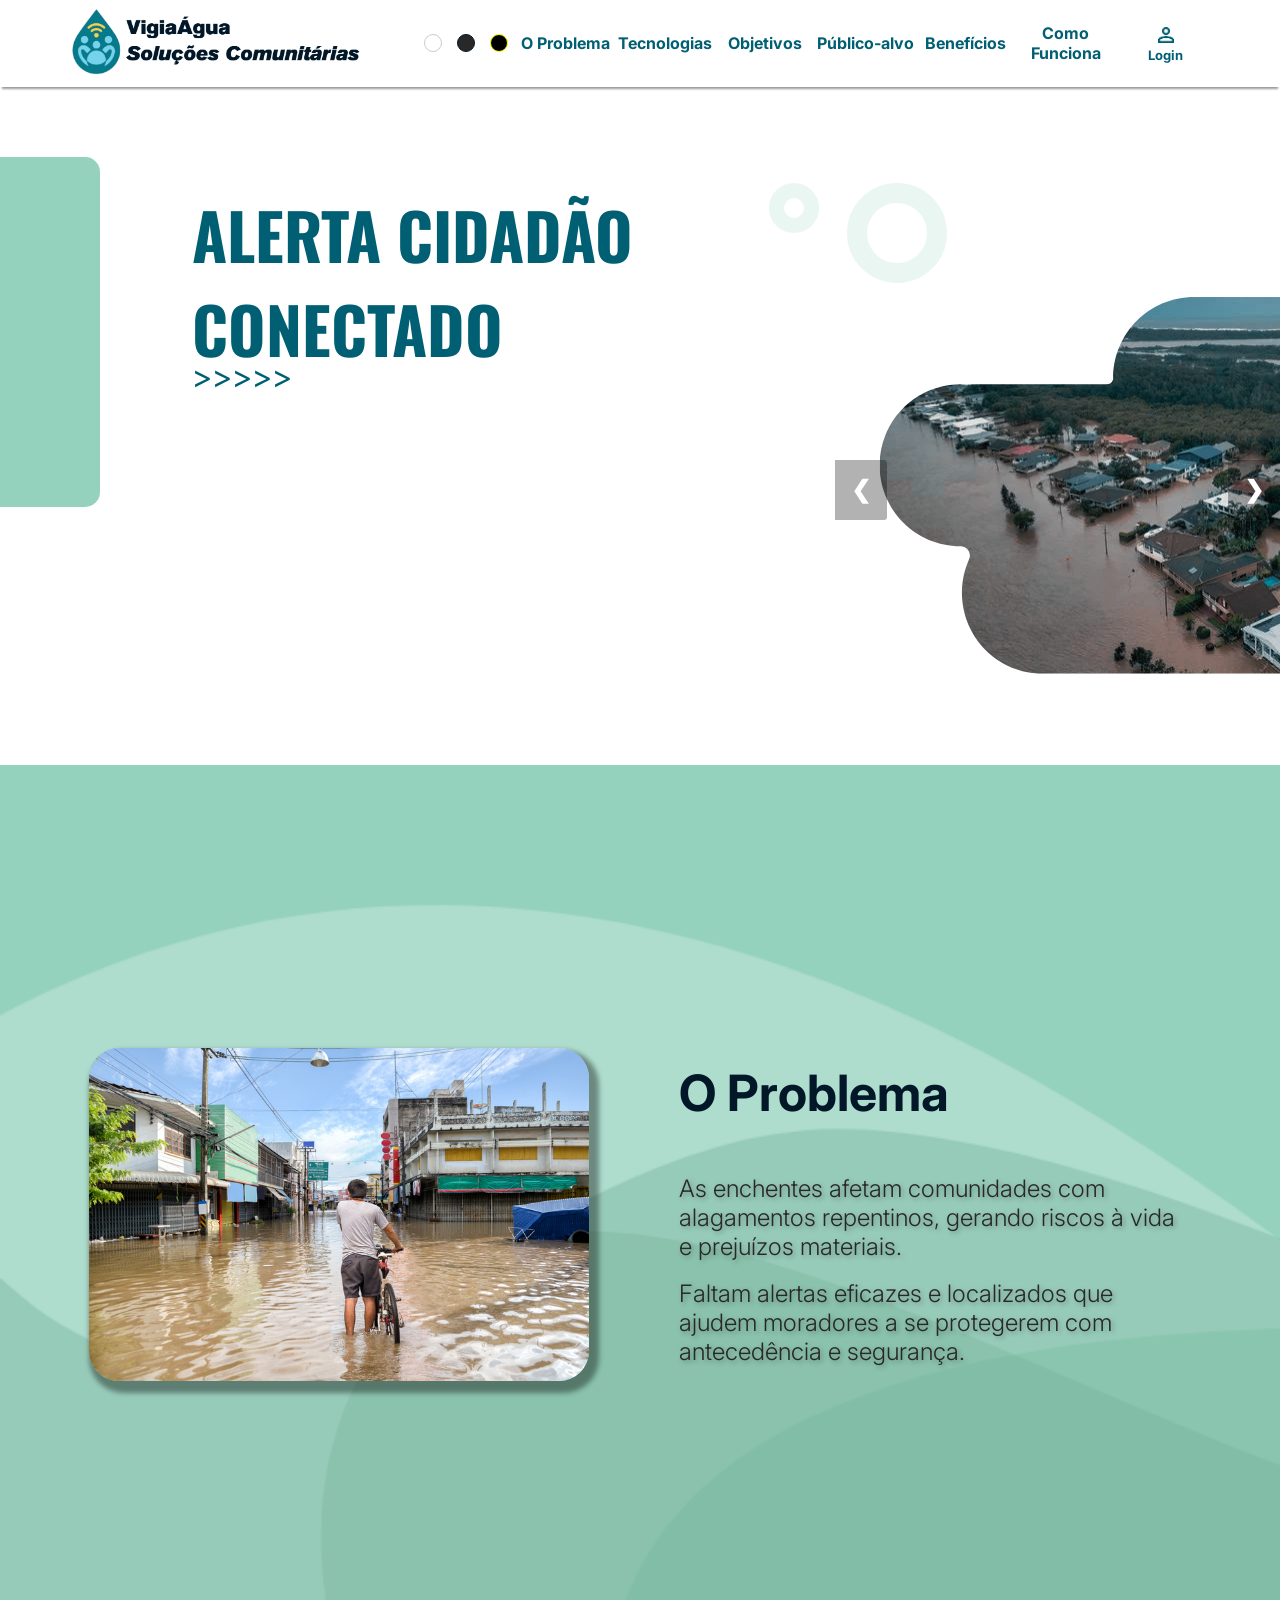
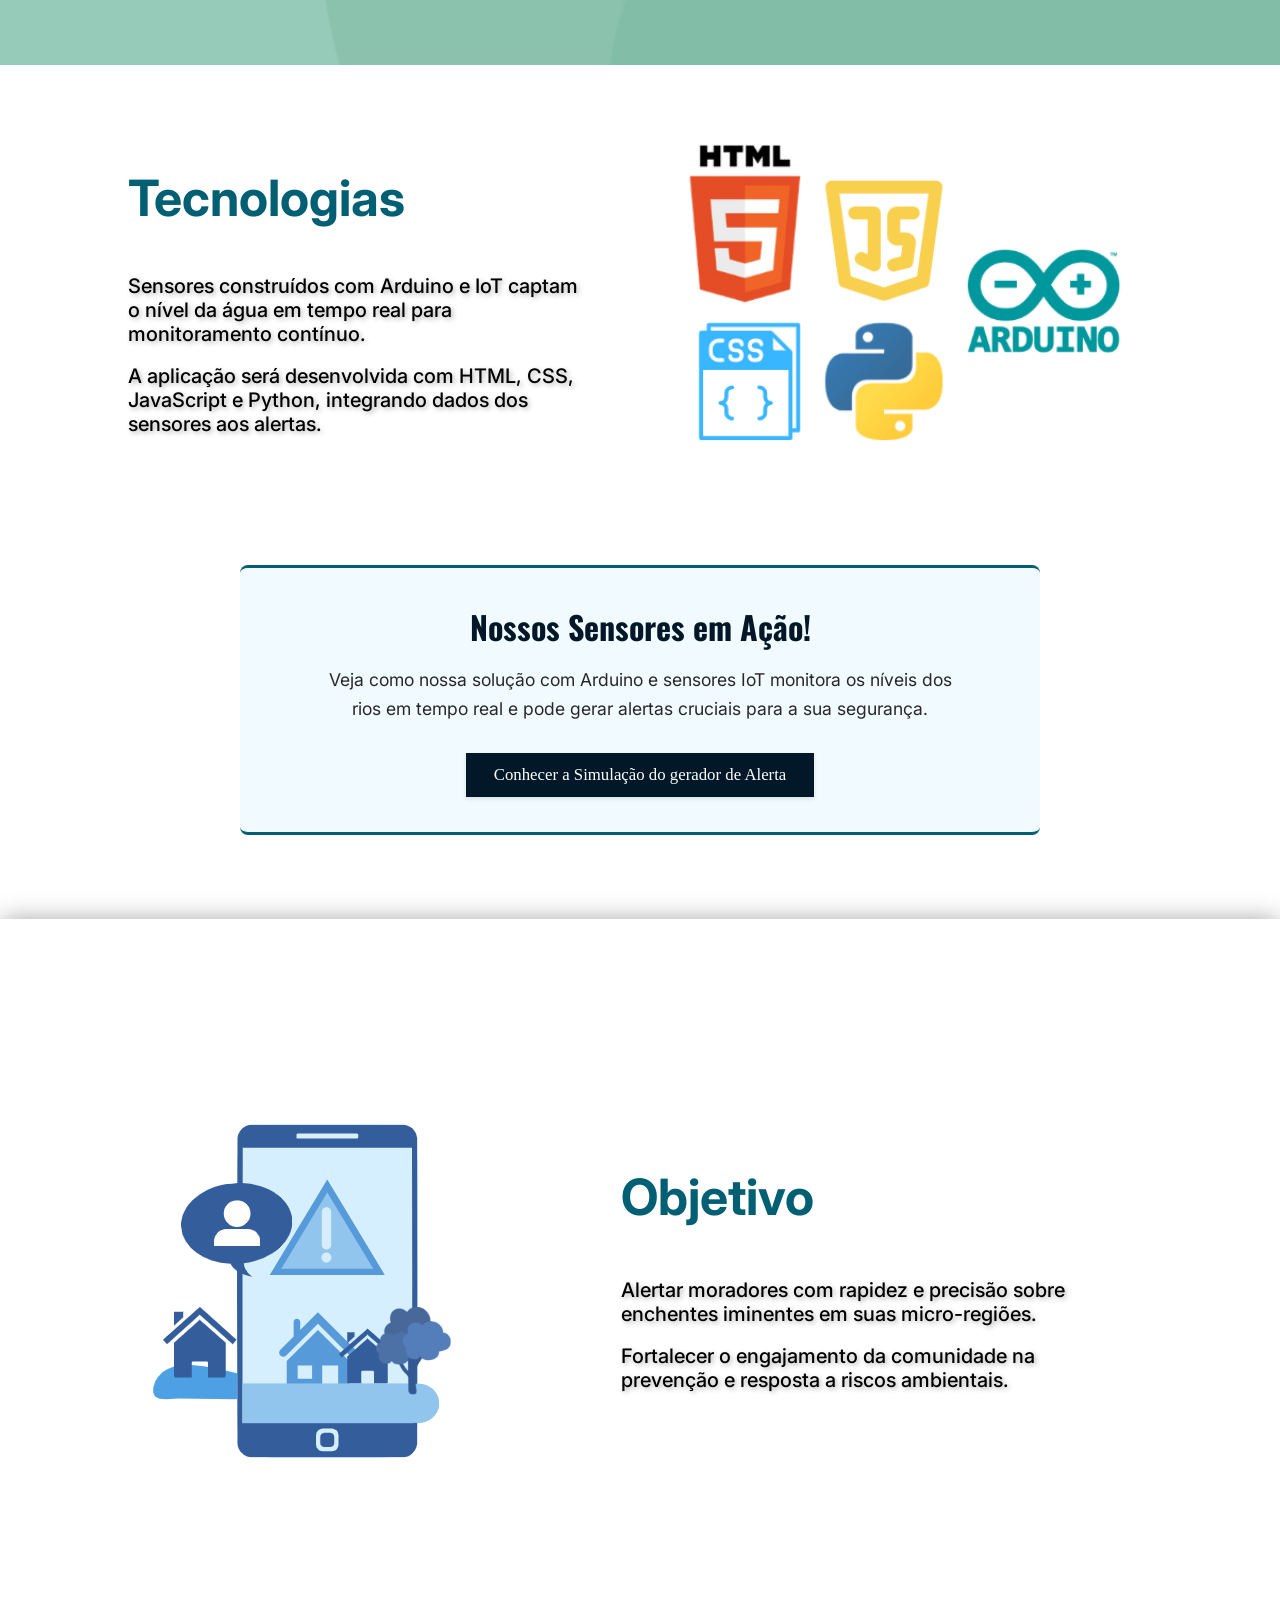
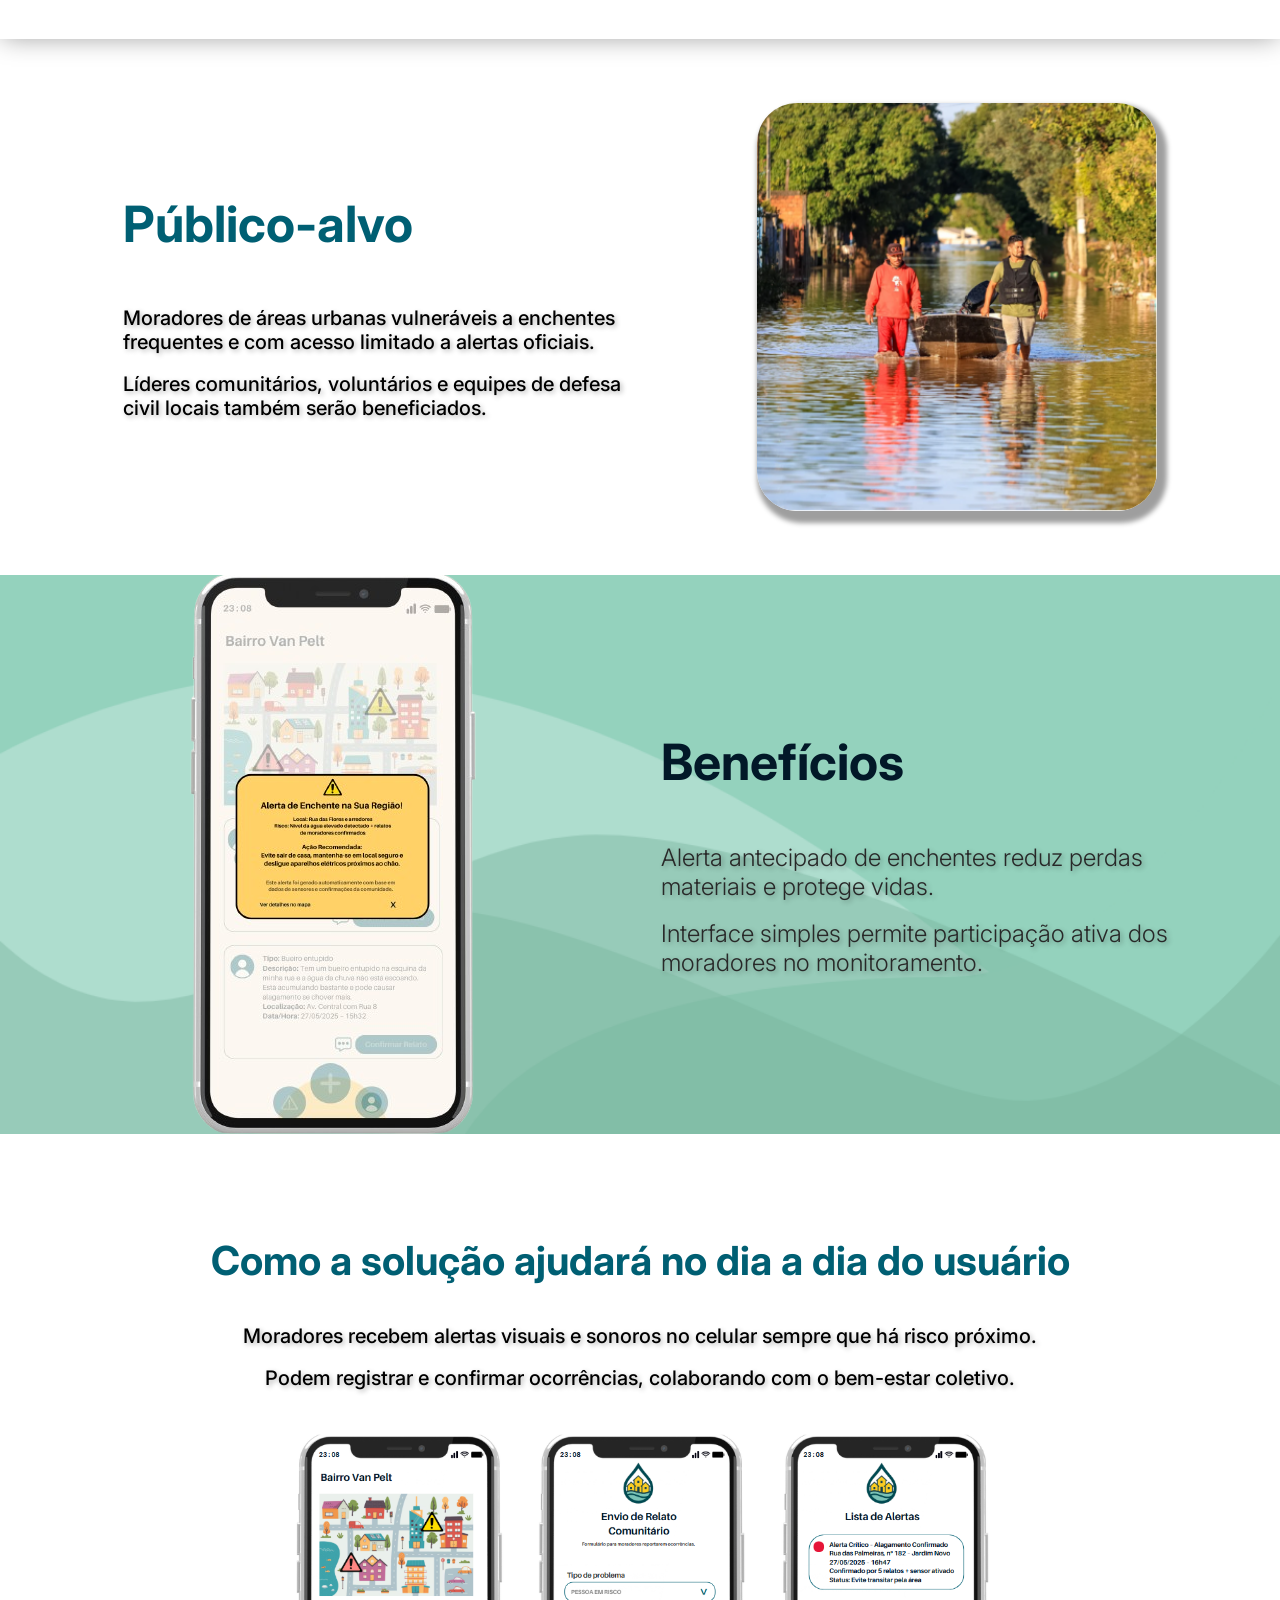
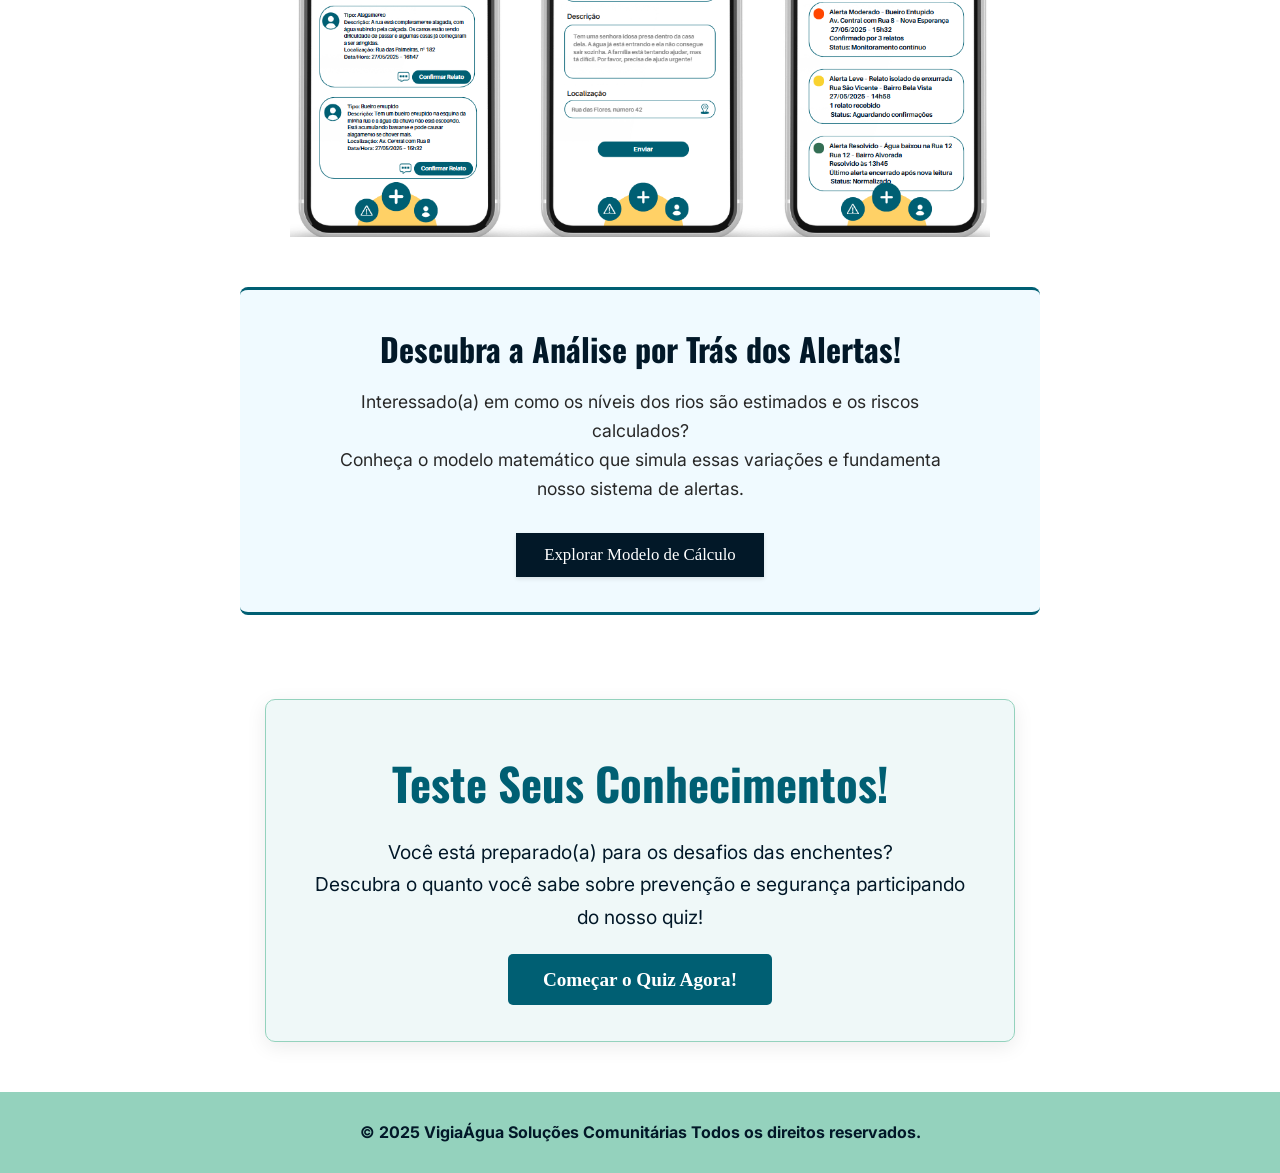
==== commit 27907118: "feat(IoT)" ====
--- a/index.html
+++ b/index.html
@@ -115,16 +115,26 @@
         </section>
 
         <section class="principal__tecnologias" id="tecnologias">
-            <div class="principal__tecnologias-conteudo">
-                <h2 class="principal__tecnologias-titulo">Tecnologias</h2>
-                <p class="principal__tecnologias-texto">
-                    Sensores construídos com Arduino e IoT captam o nível da água em tempo real para monitoramento contínuo.
-                </p><br>
-                <p class="principal__tecnologias-texto">
-                   A aplicação será desenvolvida com HTML, CSS, JavaScript e Python, integrando dados dos sensores aos alertas.
-                </p>
-            </div>
-            <img src="src/assets/images/tecnologias.png" alt="Tecnologias utilizadas: HTML, CSS,JavaScript, Pyhton e Arduíno" class="principal__tecnologias-img" >
+            <div class="principal__tecnologias-linha-conteudo">
+                <div class="principal__tecnologias-conteudo">
+                    <h2 class="principal__tecnologias-titulo">Tecnologias</h2>
+                    <p class="principal__tecnologias-texto">
+                        Sensores construídos com Arduino e IoT captam o nível da água em tempo real para monitoramento contínuo. 
+                    </p><br>
+                    <p class="principal__tecnologias-texto">
+                    A aplicação será desenvolvida com HTML, CSS, JavaScript e Python, integrando dados dos sensores aos alertas.
+                    </p>
+                </div>
+                <img src="src/assets/images/tecnologias.png" alt="Tecnologias utilizadas: HTML, CSS,JavaScript, Pyhton e Arduíno" class="principal__tecnologias-img" >
+            </div>
+
+            <div class="convite-bloco convite-sensores-iot">
+                <h3 class="convite-bloco__titulo">Nossos Sensores em Ação!</h3>
+                <p class="convite-bloco__texto">
+                    Veja como nossa solução com Arduino e sensores IoT monitora os níveis dos rios em tempo real e pode gerar alertas cruciais para a sua segurança.
+                </p>
+                <a href="https://wokwi.com/projects/432203878280288257" class="form-botao convite-bloco__botao" target="_blank">Conhecer a Simulação do gerador de Alerta</a>
+            </div>
         </section>
 
         <section class="principal__objetivo" id="objetivos">
--- a/src/css/style.css
+++ b/src/css/style.css
@@ -77,6 +77,8 @@
 .login_icon{
     font-size: small;
 }
+
+
 /* Main - Apresentação */
 
 .principal{
@@ -149,6 +151,7 @@
     max-height: 100%;
 } 
 
+
 /* Main - Problema */
 
 .principal__problema{
@@ -191,6 +194,7 @@
     box-shadow: 5px 7px 5px 5px var(--sombra);
 }
 
+
 /* Main - Objetivo */
 
 .principal__objetivo{
@@ -249,14 +253,37 @@
     margin:  0 0 5%;
 }
 
+.principal__tecnologias {
+    width: 100%;
+    display: flex;
+    flex-direction: column;
+    align-items: center;
+    margin: 0 0 5%;
+    padding: 0 5%;
+    box-sizing: border-box;
+}
+
+.principal__tecnologias-linha-conteudo {
+    display: flex;
+    justify-content: space-evenly;
+    align-items: center;
+    width: 100%; 
+    max-width: 1200px;
+    margin-bottom: 40px;
+}
+
+
 /* Main - Público-Alvo */
+
 .principal__publicoalvo-img{
     width: 400px;
     box-shadow: 5px 7px 5px 5px var(--sombra);
     border-radius: 40px;
 }
 
+
 /* Main - Benefícios */
+
 .principal__beneficios{
     width: 100%; 
     background-image: url(../assets/images/problema_bg.png);
@@ -271,6 +298,7 @@
 
 
 /* Main - Solução */
+
 .principal__solucao{
     width: 100%;
     display: flex;
@@ -292,6 +320,7 @@
     margin-top: 3%;
 }
 
+
 /* Rodapé */
 
 .rodape{
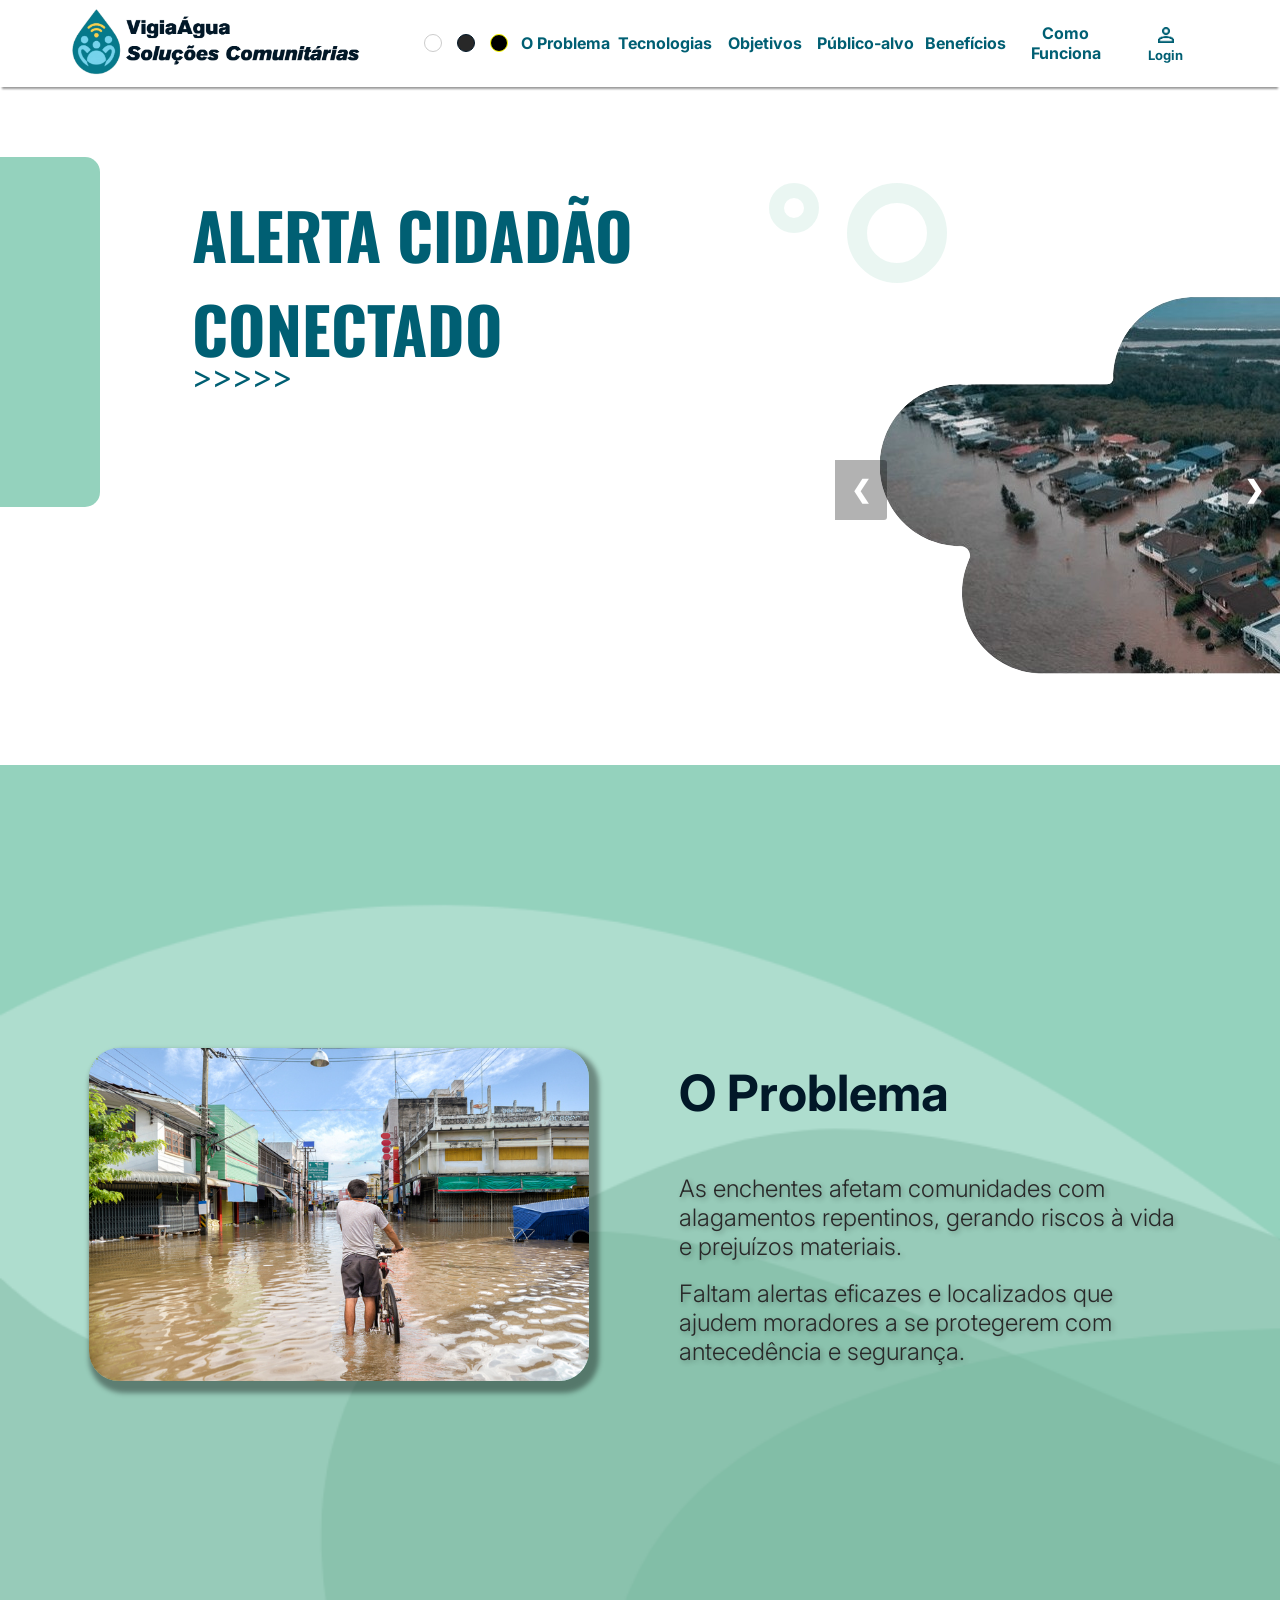
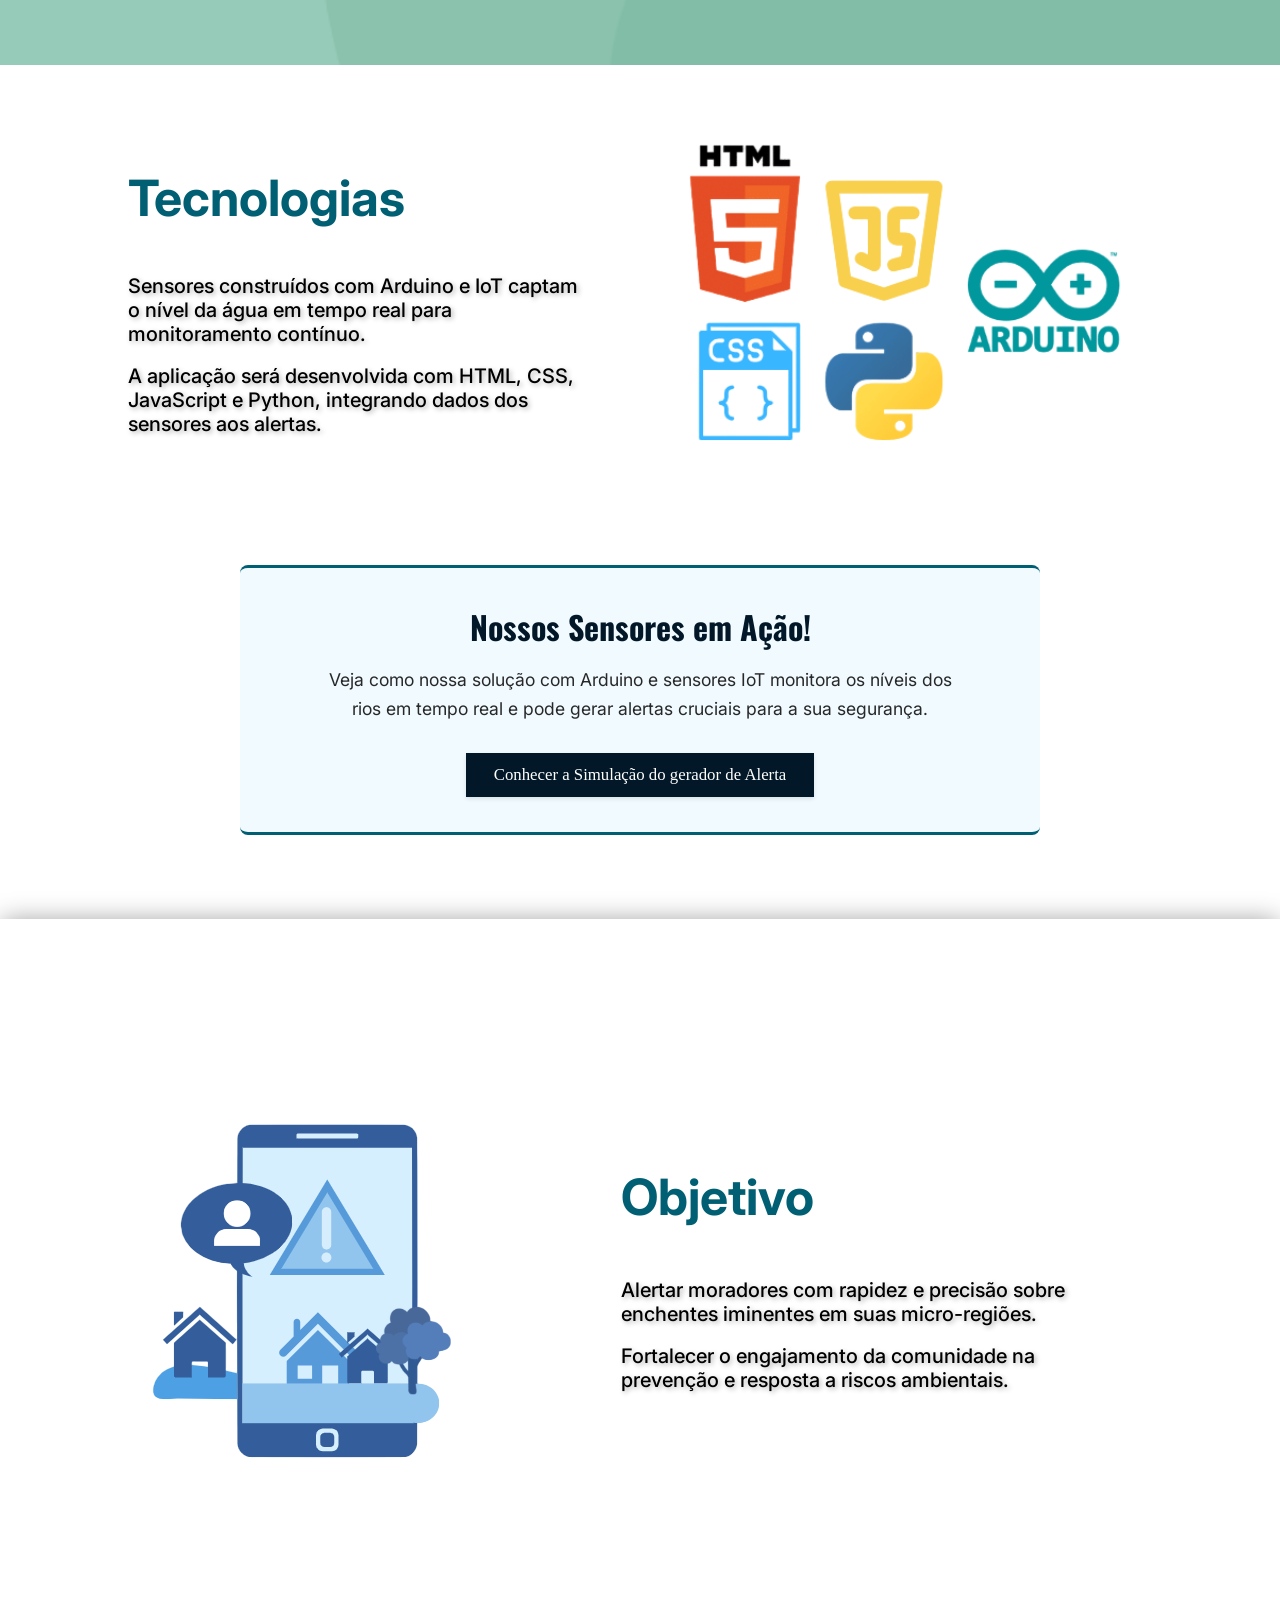
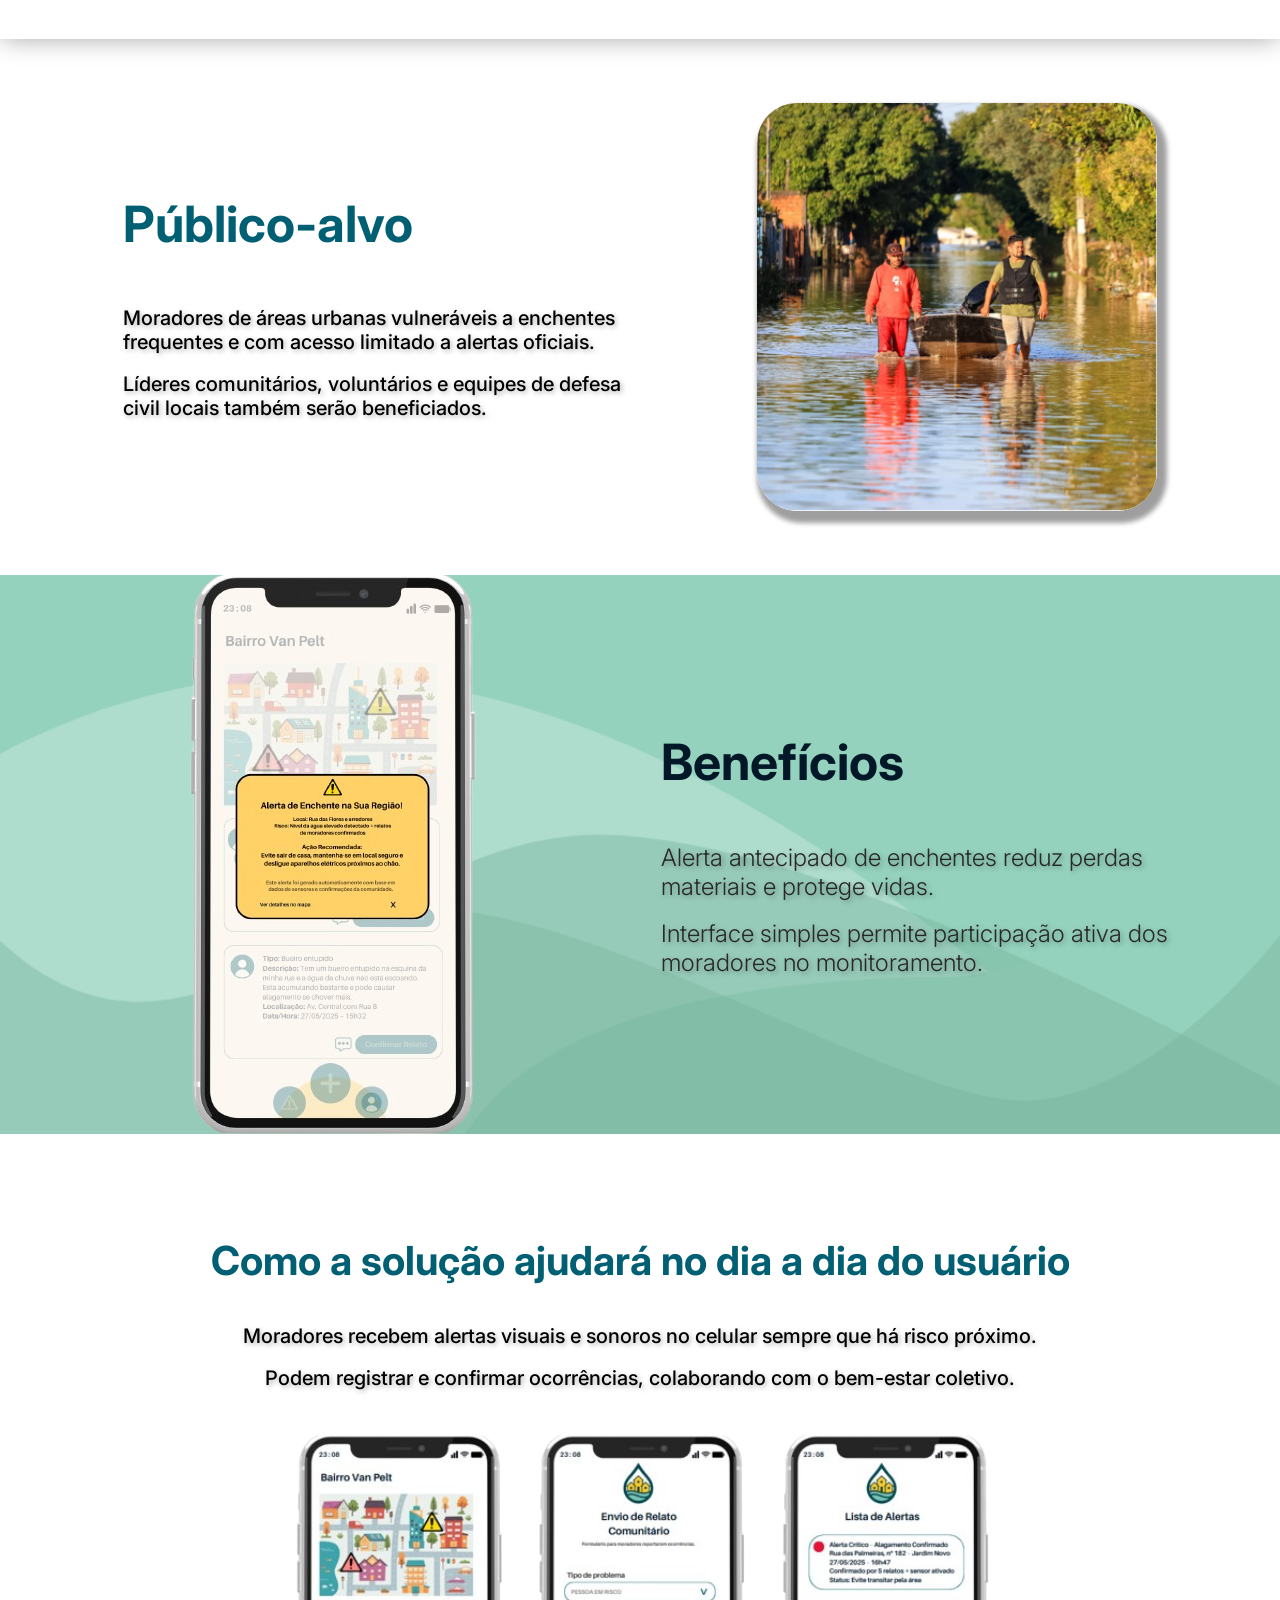
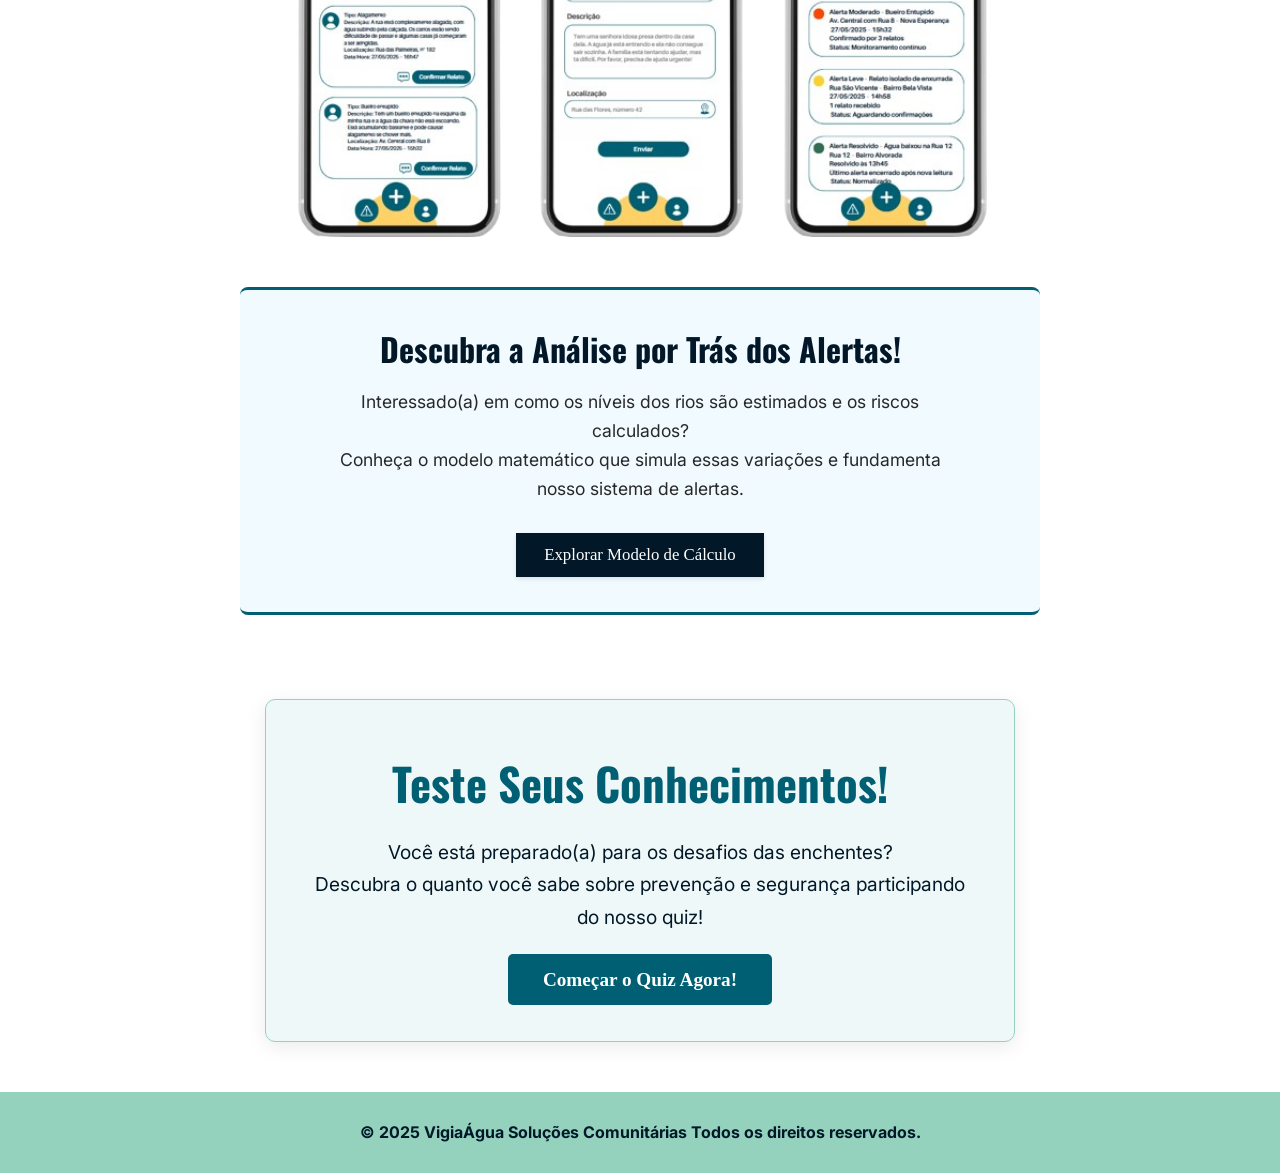
==== commit b24750e7: "Fix(Ajustes finais)" ====
--- a/index.html
+++ b/index.html
@@ -60,7 +60,7 @@
                         alt="Login"
                         style="height: 24px; vertical-align: middle;"
                         data-loggedout-src="src/assets/images/login.png"
-                        data-loggedin-src="src/assets/images/account_icon.png" data-loggedin-alt="Conta">
+                        data-loggedin-src="src/assets/images/conta.png" data-loggedin-alt="Conta">
                     <br>
                     <span id="auth-link-text"
                         data-loggedout-text="Login"
--- a/src/css/style.css
+++ b/src/css/style.css
@@ -49,6 +49,7 @@
 
 .cabecalho__logo{
     width: 300px;
+    border-radius: 16px;
 }
 
 .cabecalho__lista-nav{
